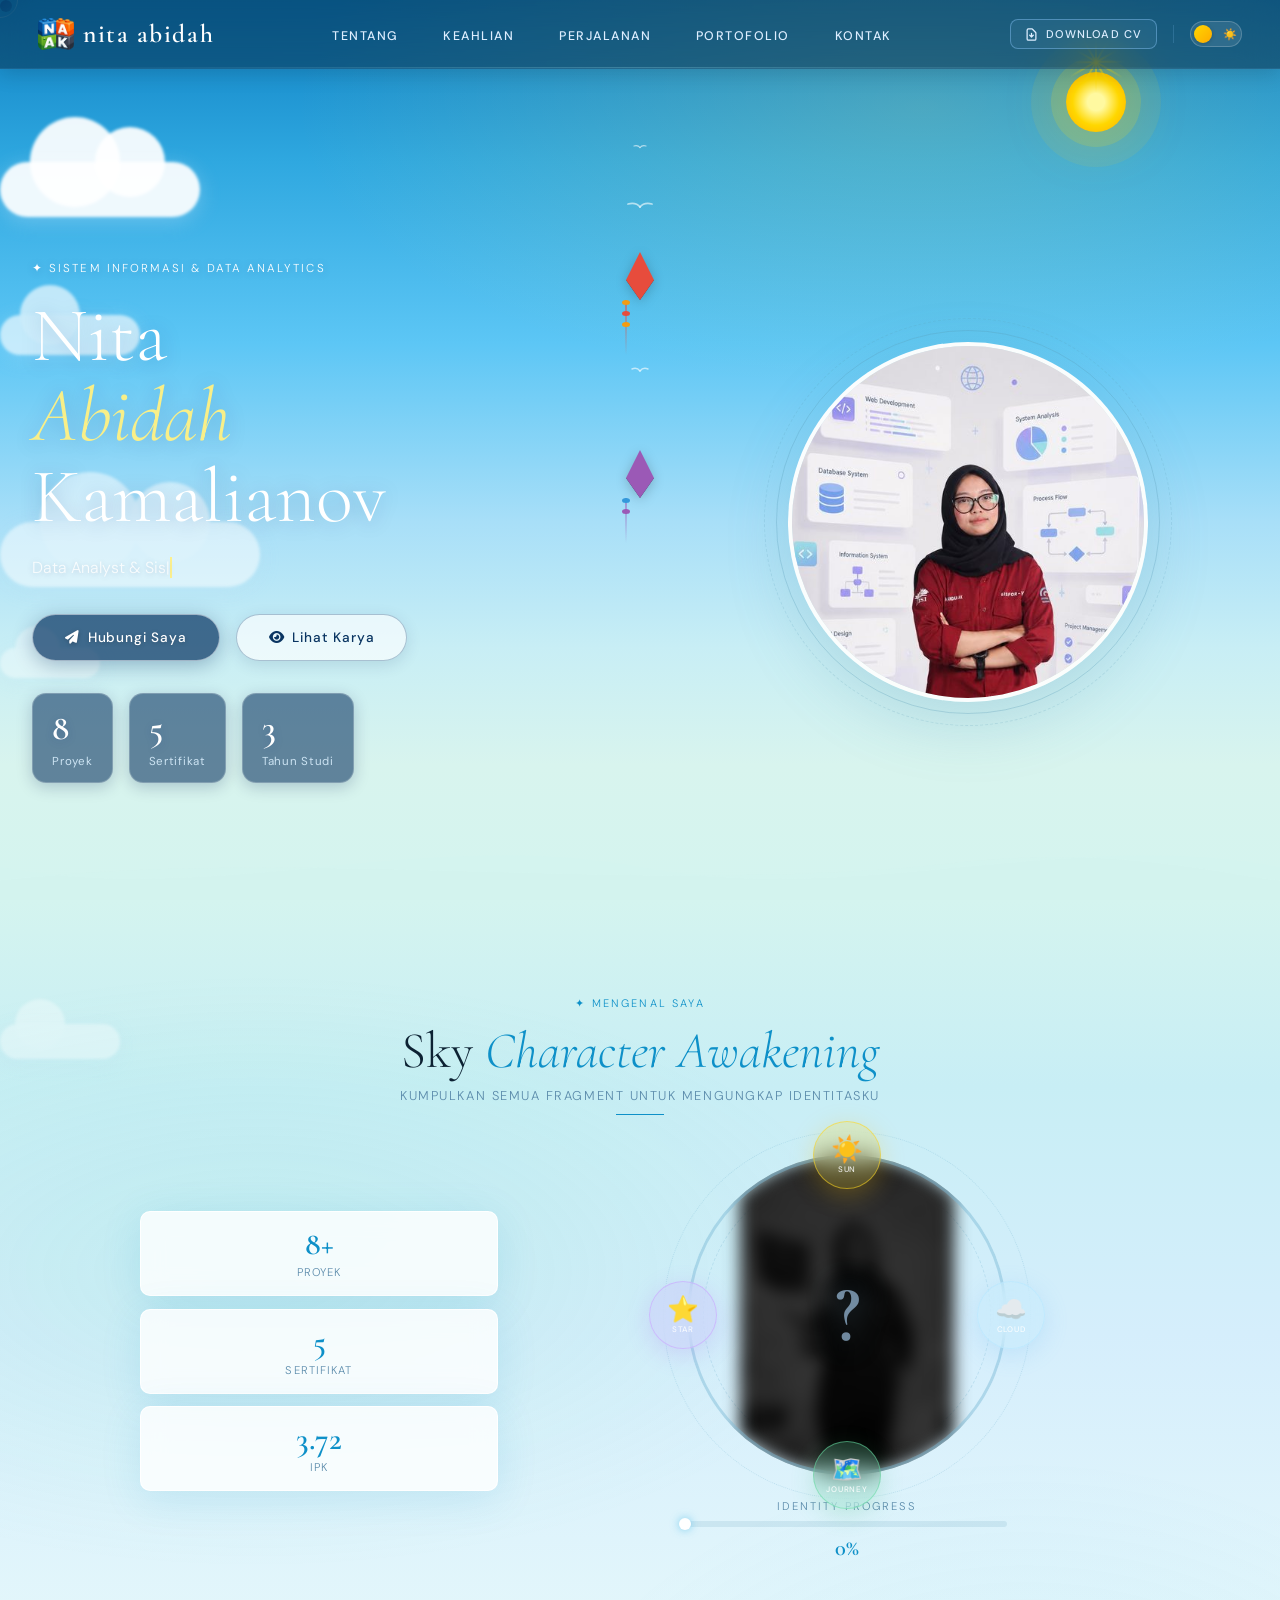
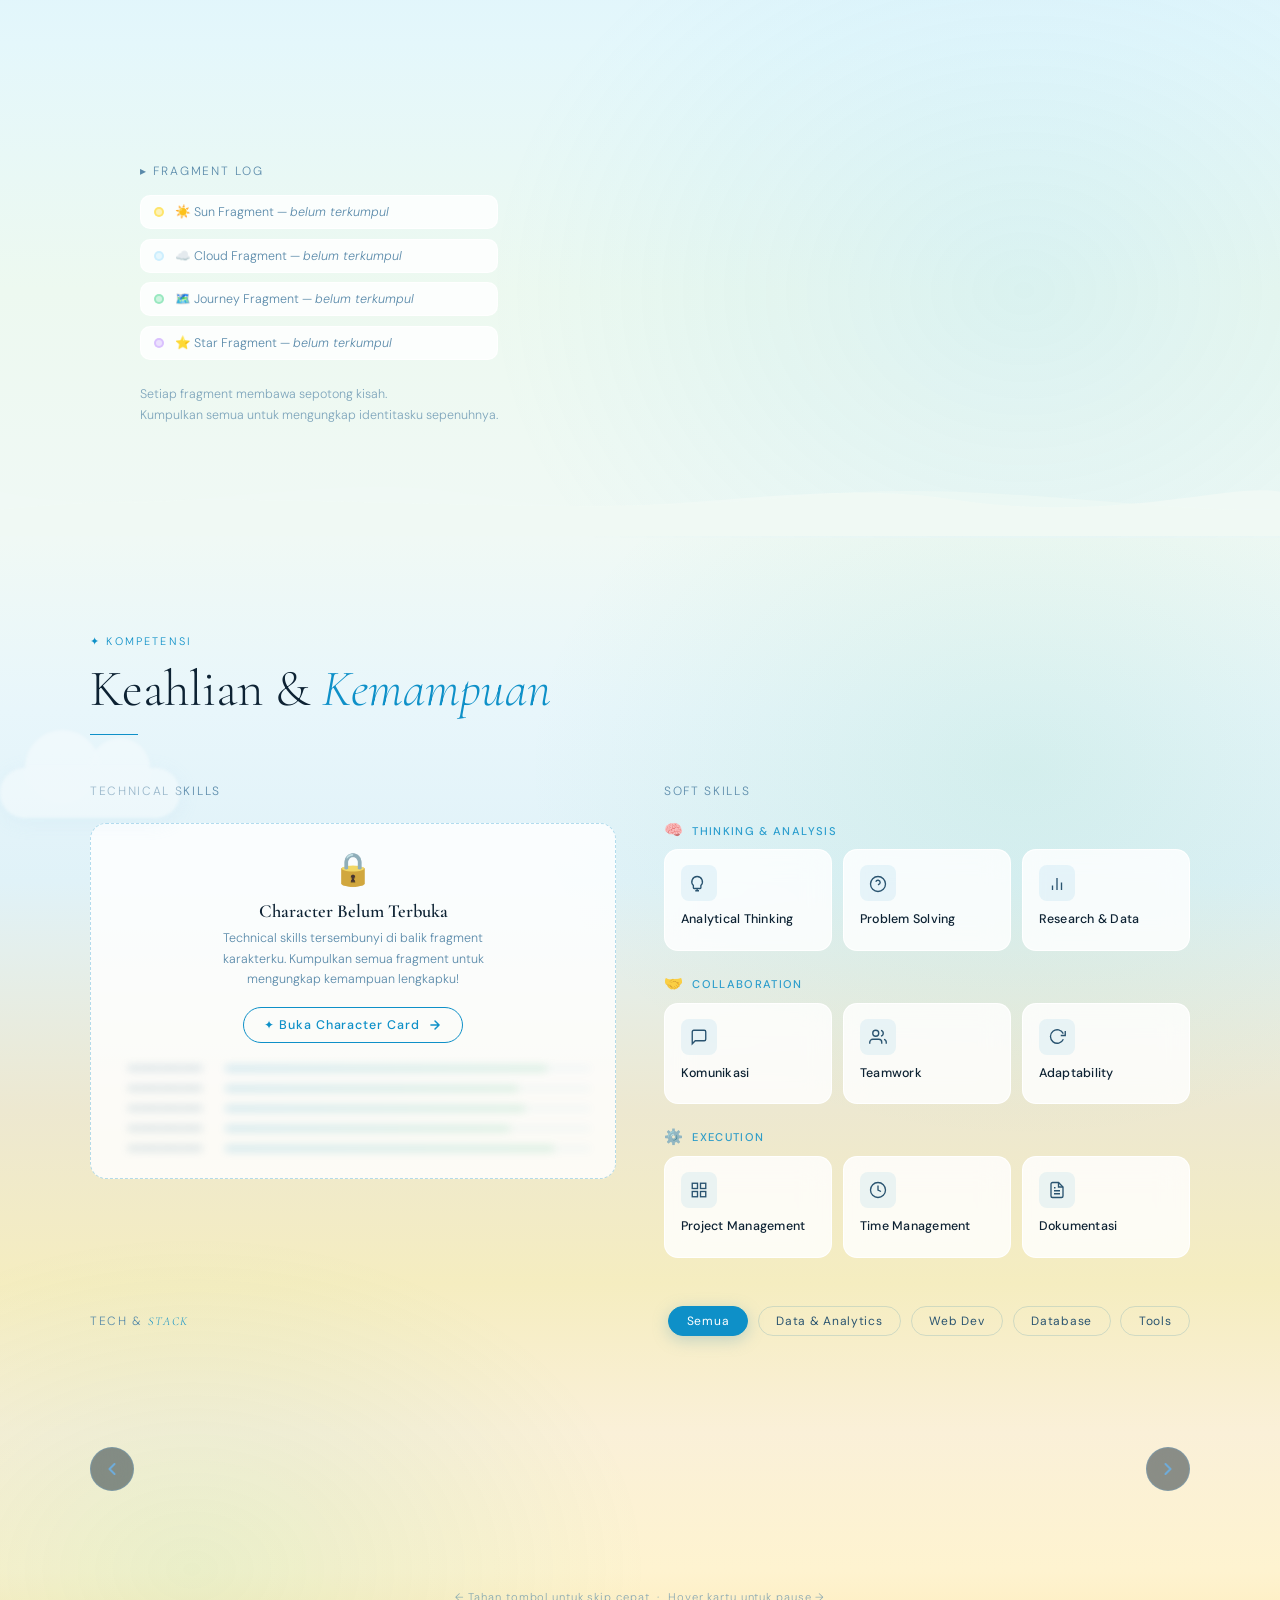
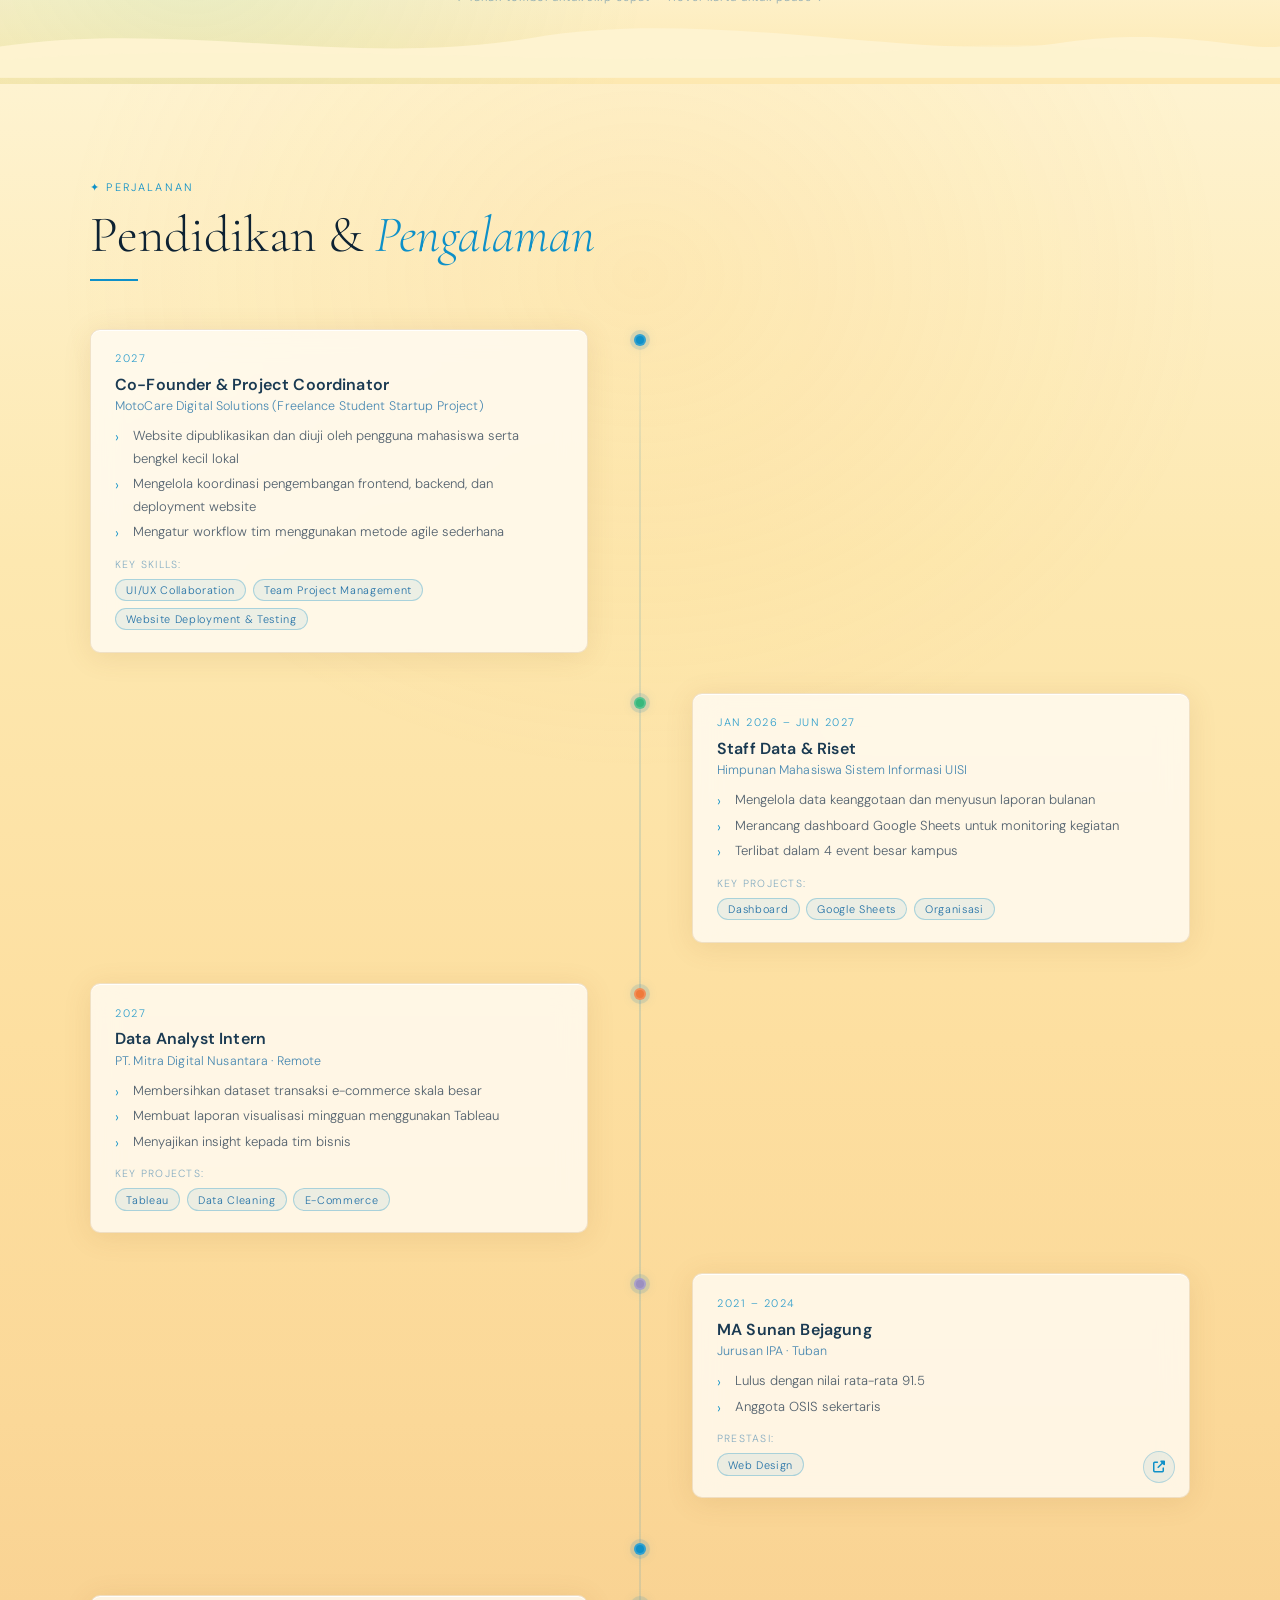
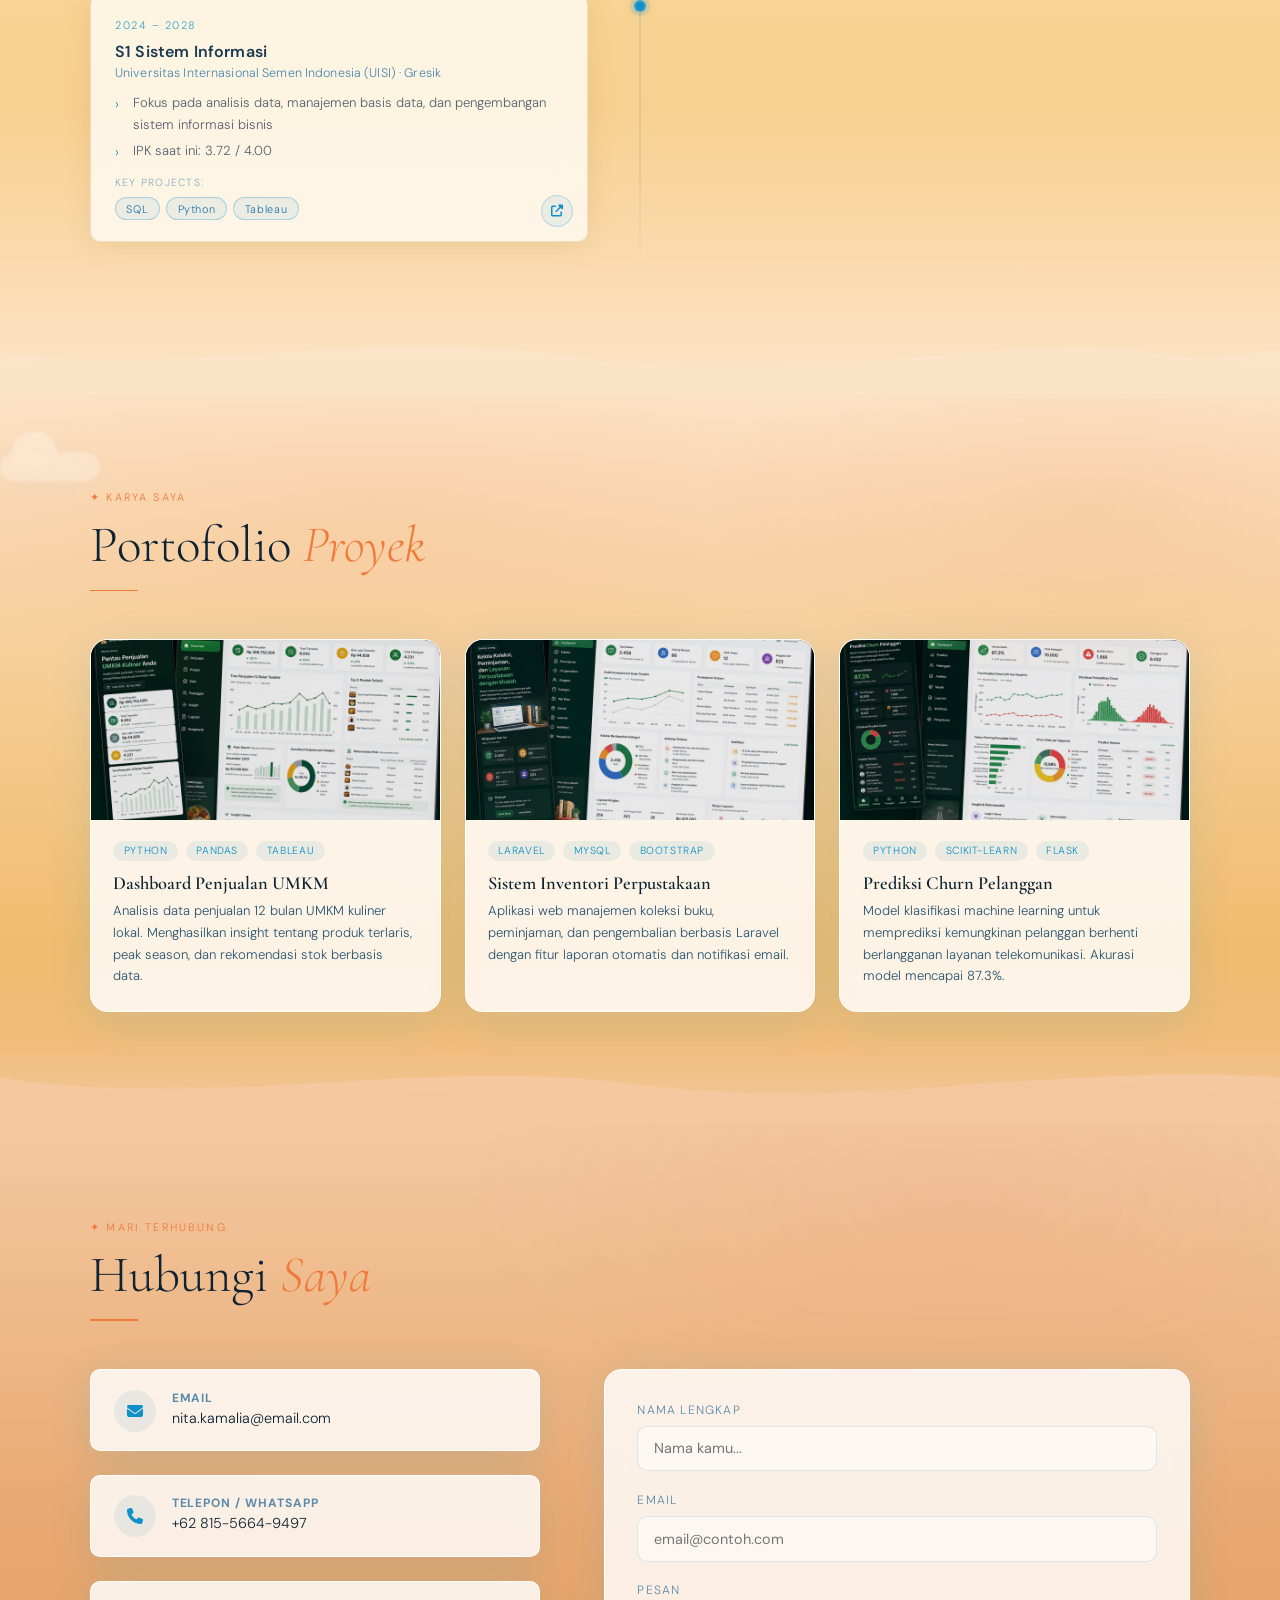
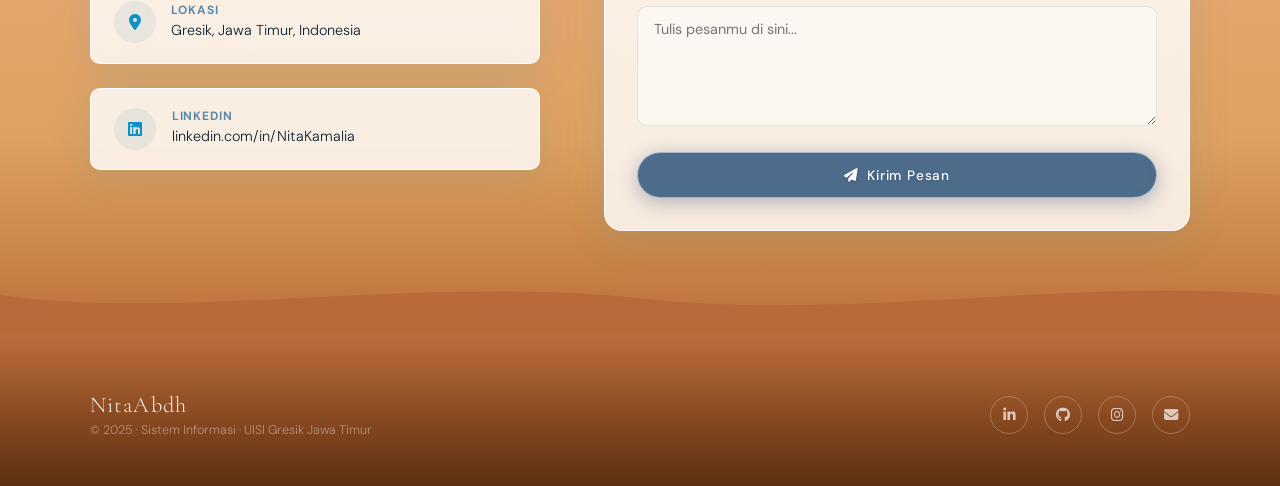
==== index.html @ 4ad32086 "index.html" ====
<!DOCTYPE html>
<html lang="id" data-theme="light">
<head>
<meta charset="UTF-8">
<meta name="viewport" content="width=device-width, initial-scale=1.0">
<title>CV – Nita Abidah A.K</title>
<link rel="preconnect" href="https://fonts.googleapis.com">
<link href="https://fonts.googleapis.com/css2?family=Cormorant+Garamond:ital,wght@0,300;0,400;0,600;1,300&family=DM+Sans:wght@300;400;500&display=swap" rel="stylesheet">
<link rel="stylesheet" href="https://cdnjs.cloudflare.com/ajax/libs/font-awesome/6.5.0/css/all.min.css">
<style>
*,*::before,*::after{box-sizing:border-box;margin:0;padding:0}
html{scroll-behavior:smooth;font-size:16px}
body{
  font-family:'DM Sans',sans-serif;
  font-weight:300;
  color:var(--text-dark);
  overflow-x:hidden;
    max-width:100vw;
  cursor:none;
  transition:background 0.6s,color 0.5s;
}

/* ===== CUSTOM CURSOR ===== */
.cursor{
  width:12px;height:12px;
  background:#7bb8d4;
  border-radius:50%;
  position:fixed;top:0;left:0;
  pointer-events:none;
  z-index:9999;
  transition:transform 0.15s ease,background 0.3s;
  mix-blend-mode:multiply;
}
.cursor-ring{
  width:36px;height:36px;
  border:1.5px solid #7bb8d4;
  border-radius:50%;
  position:fixed;top:0;left:0;
  pointer-events:none;
  z-index:9998;
  transition:transform 0.35s cubic-bezier(.25,.46,.45,.94),opacity 0.3s;
  opacity:0.5;
}

/* ===== CSS VARIABLES – LIGHT (SIANG CERAH) ===== */
:root{
  /* Sky palette: cerulean → golden hour */
  --sky-top:#1a9fd4;
  --sky-mid:#56c0ea;
  --sky-low:#fbbf45;
  --earth:#d4c5a0;
  --ground:#8b7355;

  /* Accent: vibrant sky blue */
  --accent:#0e90c8;
  --accent2:#38b87c;
  --accent3:#f07a3a;

  /* Text on light bg */
  --text-dark:#0d2233;
  --text-mid:#2a5470;
  --text-light:#5a8aaa;

  --white:#ffffff;

  /* Cards: crisp frosted glass */
  --card-bg:rgba(255,255,255,0.82);
  --card-border:rgba(255,255,255,0.92);
  --shadow:0 8px 40px rgba(14,144,200,0.13);

  --radius:18px;
  --radius-sm:10px;

  /* Decorative */
  --sun-opacity:1;
  --moon-opacity:0;
  --star-opacity:0;
  --cloud-color:rgba(255,255,255,0.92);
  --cloud-shadow:rgba(180,220,245,0.4);
}

/* ===== DARK MODE (MALAM BERBINTANG) ===== */
[data-theme="dark"]{
  /* Deep night sky: indigo → near-black */
  --sky-top:#020510;
  --sky-mid:#060d22;
  --sky-low:#0a1535;

  /* Night accents: cool electric */
  --accent:#38b4e8;
  --accent2:#4ecb8d;
  --accent3:#f5a344;

  /* Text on dark bg */
  --text-dark:#dff0fa;
  --text-mid:#7db8d8;
  --text-light:#3d7a9e;

  --white:#ffffff;

  /* Cards: dark glass with blue tint */
  --card-bg:rgba(6,18,45,0.82);
  --card-border:rgba(56,180,232,0.15);
  --shadow:0 8px 48px rgba(0,0,0,0.55);

  --sun-opacity:0;
  --moon-opacity:1;
  --star-opacity:1;
  --cloud-color:rgba(20,50,100,0.28);
  --cloud-shadow:rgba(0,0,0,0.3);
}

/* ===== BACKGROUNDS — LIGHT: aliran warna mulus siang ke senja ===== */

/* Hero: langit biru cerah → keemasan */
#hero{
  background:
    radial-gradient(ellipse 70% 45% at 72% 12%, rgba(255,230,100,0.18) 0%, transparent 70%),
    linear-gradient(180deg,
      #0d7fc2 0%,
      #2fa8e0 18%,
      #5cc6f5 38%,
      #a8dff8 58%,
      #c8eef5 72%,
      #d8f4ee 85%,
      #d4f4ef 100%);
  min-height:100vh;position:relative;overflow:hidden;
  padding-bottom:7rem;
}
/* About: sambung dari hero #d4f4ef → hijau mint → kuning pucat */
#about{
  background:
    radial-gradient(ellipse 80% 40% at 20% 30%, rgba(100,220,180,0.14) 0%, transparent 60%),
    linear-gradient(180deg,
      #d4f4ef 0%,
      #c8eef5 15%,
      #d5eefc 35%,
      #e4f7fb 60%,
      #edf9f0 80%,
      #f0f9f5 100%);
  position:relative;overflow-x:clip;
}
/* Skills: sambung dari about #f0f9f5 → biru muda hangat → golden */
#skills{
  background:
    radial-gradient(ellipse 60% 50% at 80% 20%, rgba(56,184,124,0.10) 0%, transparent 65%),
    linear-gradient(180deg,
      #f0f9f5 0%,
      #e8f6fb 15%,
      #e0f2f8 30%,
      #ede8d0 50%,
      #f5edc0 65%,
      #faf0d8 78%,
      #fef3d0 90%,
      #fde8b0 100%);
  position:relative;overflow-x:clip;
}
/* Tech-Stack: sambung dari skills #faf0d8 → hangat ke kuning */
#tech-stack{
  background:
    radial-gradient(ellipse 55% 45% at 60% 20%, rgba(255,210,80,0.10) 0%, transparent 65%),
    linear-gradient(180deg,
      #faf0d8 0%,
      #fef3d0 20%,
      #feefc8 50%,
      #fdecc0 80%,
      #fce4c8 100%);
  position:relative;overflow-x:clip;
}
/* Timeline: sambung dari skills #fef3d0 → emas sore */
#timeline{
  background:
    radial-gradient(ellipse 70% 40% at 50% 10%, rgba(255,180,60,0.12) 0%, transparent 65%),
    linear-gradient(180deg,
      #fef3d0 0%,
      #fde8b0 25%,
      #fddfa0 50%,
      #fbd898 70%,
      #f8d090 85%,
      #fce4c8 100%);
  position:relative;overflow-x:clip;
}
/* Portfolio: sambung dari timeline #fce4c8 → peach sunset */
#portfolio{
  background:
    radial-gradient(ellipse 75% 40% at 30% 15%, rgba(240,122,58,0.10) 0%, transparent 60%),
    linear-gradient(180deg,
      #fce4c8 0%,
      #f8d4a8 25%,
      #f5c888 50%,
      #f0bc70 75%,
      #f0bc78 88%,
      #f5c8a0 100%);
  position:relative;overflow-x:clip;
}
/* Contact: sambung dari portfolio #f5c8a0 → dusk amber */
#contact{
  background:
    radial-gradient(ellipse 65% 45% at 75% 10%, rgba(220,100,80,0.08) 0%, transparent 60%),
    linear-gradient(180deg,
      #f5c8a0 0%,
      #edb888 25%,
      #e8a870 50%,
      #dfa060 75%,
      #cc8848 88%,
      #b86a3a 100%);
  position:relative;overflow-x:clip;
}
/* Footer: sambung dari contact #b86a3a → twilight gelap */
footer{
  background:linear-gradient(180deg,
    #b86a3a 0%,
    #8a4a22 50%,
    #5c3010 100%);
}

/* ===== WAVE DIVIDERS — transisi halus antar section ===== */
.wave-divider{
  position:relative;
  z-index:2;
  line-height:0;
  overflow:hidden;
  margin-top:-2px; /* tutup celah */
}
.wave-divider svg{
  display:block;
  width:100%;
}
/* Negative margin agar wave overlap ke section berikut */
section{ position:relative; }
section .wave-bottom{
  position:absolute;
  bottom:-2px;
  left:0;
  width:100%;
  overflow:hidden;
  line-height:0;
  z-index:5;
}
section .wave-bottom svg{
  display:block;
  width:100%;
  min-width:800px;
}

/* ===== BACKGROUNDS — DARK: malam berbintang mulus ===== */

/* Dark Hero: angkasa dalam → biru midnight */
[data-theme="dark"] #hero{
  background:
    radial-gradient(ellipse 55% 45% at 70% 15%, rgba(56,180,232,0.12) 0%, transparent 65%),
    radial-gradient(ellipse 40% 30% at 15% 80%, rgba(78,203,141,0.07) 0%, transparent 60%),
    linear-gradient(180deg,
      #010308 0%,
      #020714 20%,
      #050e28 45%,
      #071535 65%,
      #0a1a42 85%,
      #0a1a42 100%);
}
/* Dark About: sambung dari hero #0a1a42 */
[data-theme="dark"] #about{
  background:
    radial-gradient(ellipse 60% 40% at 80% 20%, rgba(56,180,232,0.08) 0%, transparent 60%),
    linear-gradient(180deg, #0a1a42 0%, #0b1e38 40%, #0c2030 70%, #0c2030 100%);
  overflow-x:clip;
}
/* Dark Skills: sambung dari about #0c2030 */
[data-theme="dark"] #skills{
  background:
    radial-gradient(ellipse 50% 40% at 20% 50%, rgba(78,203,141,0.07) 0%, transparent 60%),
    linear-gradient(180deg, #0c2030 0%, #0e1f2e 40%, #101c28 70%, #101c28 100%);
  overflow-x:clip;
}
/* Dark Tech-Stack: sambung dari skills #101c28 */
[data-theme="dark"] #tech-stack{
  background:
    radial-gradient(ellipse 55% 35% at 40% 30%, rgba(56,180,232,0.06) 0%, transparent 60%),
    linear-gradient(180deg, #101c28 0%, #111820 50%, #121520 100%);
  overflow-x:clip;
}
/* Dark Timeline: sambung dari skills #101c28 */
[data-theme="dark"] #timeline{
  background:
    radial-gradient(ellipse 55% 35% at 60% 30%, rgba(56,180,232,0.06) 0%, transparent 60%),
    linear-gradient(180deg, #101c28 0%, #111820 40%, #121520 70%, #121520 100%);
  overflow-x:clip;
}
/* Dark Portfolio: sambung dari timeline #121520 */
[data-theme="dark"] #portfolio{
  background:
    radial-gradient(ellipse 60% 40% at 30% 10%, rgba(245,163,68,0.06) 0%, transparent 55%),
    linear-gradient(180deg, #121520 0%, #131318 40%, #141215 70%, #141215 100%);
  overflow-x:clip;
}
/* Dark Contact: sambung dari portfolio #141215 */
[data-theme="dark"] #contact{
  background:
    radial-gradient(ellipse 50% 35% at 70% 50%, rgba(56,180,232,0.05) 0%, transparent 60%),
    linear-gradient(180deg, #141215 0%, #121010 40%, #100e0c 75%, #0a0808 100%);
  overflow-x:clip;
}
/* Dark Footer: sambung dari contact #0a0808 */
[data-theme="dark"] footer{
  background:linear-gradient(180deg, #0a0808 0%, #060504 100%);
}

/* ===== SUN (LIGHT MODE) ===== */
.sun{
  position:absolute;
  top:8%;right:12%;
  width:60px;height:60px;
  border-radius:50%;
  background:radial-gradient(circle,#fff9a0 20%,#ffd700 55%,#ffaa00 100%);
  box-shadow:0 0 0 15px rgba(255,220,0,0.15),0 0 0 35px rgba(255,200,0,0.08),0 0 60px rgba(255,180,0,0.35);
  opacity:var(--sun-opacity);
  transition:opacity 0.8s ease;
  pointer-events:none;
  animation:sunPulse 4s ease-in-out infinite;
  z-index:1;
}
.sun-ray{
  position:absolute;
  top:50%;left:50%;
  width:2px;
  background:linear-gradient(to top,rgba(255,220,0,0.7),transparent);
  transform-origin:50% 100%;
  border-radius:2px;
  opacity:var(--sun-opacity);
  transition:opacity 0.8s ease;
  pointer-events:none;
  z-index:1;
  animation:rayPulse 4s ease-in-out infinite;
}
@keyframes sunPulse{
  0%,100%{box-shadow:0 0 0 15px rgba(255,220,0,0.15),0 0 0 35px rgba(255,200,0,0.08),0 0 60px rgba(255,180,0,0.35)}
  50%{box-shadow:0 0 0 20px rgba(255,220,0,0.2),0 0 0 45px rgba(255,200,0,0.1),0 0 80px rgba(255,180,0,0.45)}
}
@keyframes rayPulse{0%,100%{opacity:0.7}50%{opacity:1}}

/* ===== MOON (DARK MODE) ===== */
.moon{
  position:absolute;
  top:8%;right:12%;
  width:65px;height:65px;
  border-radius:50%;
  background:radial-gradient(circle at 35% 35%,#f5f0e0,#d8d0b8);
  box-shadow:0 0 0 2px rgba(230,220,190,0.4),0 0 30px rgba(200,190,140,0.3),inset -8px -5px 0 rgba(180,170,130,0.3);
  opacity:var(--moon-opacity);
  transition:opacity 0.8s ease;
  pointer-events:none;
  z-index:1;
  animation:moonGlow 5s ease-in-out infinite;
}
@keyframes moonGlow{
  0%,100%{box-shadow:0 0 0 2px rgba(230,220,190,0.4),0 0 30px rgba(200,190,140,0.3),inset -8px -5px 0 rgba(180,170,130,0.3)}
  50%{box-shadow:0 0 0 4px rgba(230,220,190,0.5),0 0 50px rgba(200,190,140,0.45),inset -8px -5px 0 rgba(180,170,130,0.3)}
}

/* ===== STARS (DARK MODE) ===== */
.star{
  position:absolute;
  border-radius:50%;
  background:#fff;
  opacity:0;
  transition:opacity 0.8s ease;
  pointer-events:none;
  animation:starTwinkle ease-in-out infinite;
}
[data-theme="dark"] .star{opacity:var(--star-opacity)}
@keyframes starTwinkle{
  0%,100%{transform:scale(1);opacity:0.6}
  50%{transform:scale(1.5);opacity:1}
}

/* ===== CLOUDS ===== */
.cloud{
  position:absolute;
  background:var(--cloud-color);
  border-radius:50px;
  filter:blur(1.5px);
  animation:driftCloud linear infinite;
  pointer-events:none;
  transition:background 0.8s ease;
  box-shadow:0 4px 20px var(--cloud-shadow);
}
.cloud::before,.cloud::after{
  content:'';
  position:absolute;
  background:inherit;
  border-radius:50%;
}
@keyframes driftCloud{
  0%{transform:translateX(-200px)}
  100%{transform:translateX(100vw)}
}

/* ===== KITE (LAYANG-LAYANG) ===== */
.kite-wrap{
  position:absolute;
  pointer-events:none;
  animation:kiteFly ease-in-out infinite;
  z-index:2;
}
.kite{
  width:0;height:0;
  border-left:14px solid transparent;
  border-right:14px solid transparent;
  border-bottom:28px solid;
  position:relative;
  filter:drop-shadow(0 2px 6px rgba(0,0,0,0.2));
  animation:kiteWiggle 3s ease-in-out infinite;
}
.kite::before{
  content:'';
  position:absolute;
  width:0;height:0;
  border-left:14px solid transparent;
  border-right:14px solid transparent;
  border-top:20px solid;
  top:28px;left:-14px;
}
.kite-tail{
  position:absolute;
  top:48px;left:-1px;
  width:2px;
  animation:kiteTailWave 1.5s ease-in-out infinite;
  transform-origin:top center;
}
.kite-tail-bow{
  display:block;
  width:8px;height:5px;
  border-radius:50%;
  margin-left:-3px;
  margin-bottom:6px;
}
@keyframes kiteFly{
  0%{transform:translate(-130px,0) rotate(-3deg)}
  25%{transform:translate(30vw,-40px) rotate(5deg)}
  50%{transform:translate(60vw,20px) rotate(-2deg)}
  75%{transform:translate(85vw,-30px) rotate(4deg)}
  100%{transform:translate(100vw,0) rotate(-3deg)}
}
@keyframes kiteWiggle{
  0%,100%{transform:rotate(-8deg)}
  50%{transform:rotate(8deg)}
}
@keyframes kiteTailWave{
  0%,100%{transform:rotate(-15deg)}
  50%{transform:rotate(15deg)}
}

/* ===== BIRDS ===== */
.bird-svg{
  position:absolute;
  pointer-events:none;
  animation:birdPath linear infinite;
  z-index:2;
}
.bird-svg svg{animation:birdFlap 0.45s ease-in-out infinite alternate}
@keyframes birdPath{
  0%{transform:translateX(-80px) translateY(0)}
  20%{transform:translateX(20vw) translateY(-25px)}
  50%{transform:translateX(55vw) translateY(15px)}
  80%{transform:translateX(85vw) translateY(-20px)}
  100%{transform:translateX(100vw ) translateY(0)}
}
@keyframes birdFlap{
  0%{transform:scaleY(1)}
  100%{transform:scaleY(-0.5)}
}

/* ===== NAVBAR — Firman-inspired: flat full-width dark bar ===== */
nav{
  position:fixed;top:0;left:0;right:0;
  z-index:99999;
  isolation:isolate;
  display:block;
  padding:0;
  overflow-x:clip;
  background:transparent;
  transition:background .45s cubic-bezier(.4,0,.2,1),
             box-shadow .45s cubic-bezier(.4,0,.2,1),
             opacity .5s ease, transform .5s ease;
}
/* Hide navbar during intro animation */
nav.nav-hidden{
  opacity:0;
  transform:translateY(-100%);
  pointer-events:none;
}

/* ── inner bar wrapper ── */
.nav-inner{
  display:flex;align-items:center;justify-content:space-between;
  width:100%;
  padding:1rem 2.4rem;
  position:relative;
  background:rgba(2,21,38,0.42);
  backdrop-filter:blur(18px);
  -webkit-backdrop-filter:blur(18px);
  border-bottom:1px solid rgba(110,172,218,.12);
  box-shadow:0 4px 20px rgba(0,0,0,.15);
  transition:background .5s, padding .5s, border-radius .5s, margin .5s, box-shadow .5s, width .5s, max-width .5s;
  border-radius:0;
  margin:0;
}
/* bottom gradient border line — Firman signature */
.nav-inner::after{
  content:'';
  position:absolute;bottom:0;left:2rem;right:2rem;
  height:1px;
  background:linear-gradient(to right,transparent,rgba(91,157,181,.55),transparent);
  pointer-events:none;
  transition:opacity .5s;
}

/* ── SCROLLED: Firman-style floating pill ── */
nav.scrolled{
  padding:0;
}
nav.scrolled .nav-inner{
  max-width:960px;
  width:calc(100% - 3rem);
  margin:0.75rem auto;
  padding:.65rem 2rem;
  border-radius:9999px;
  background:rgba(2,21,38,0.48);
  backdrop-filter:blur(24px);
  -webkit-backdrop-filter:blur(24px);
  border:1px solid rgba(110,172,218,.2);
  border-bottom:1px solid rgba(110,172,218,.2);
  box-shadow:0 6px 32px rgba(0,0,0,.25), 0 0 0 1px rgba(110,172,218,.06), inset 0 1px 0 rgba(255,255,255,.05);
}
nav.scrolled .nav-inner::after{
  opacity:0;
}

/* hover glow on navbar itself when scrolled */
nav.scrolled .nav-inner:hover{
  border-color:rgba(110,172,218,.45);
  box-shadow:0 6px 32px rgba(0,0,0,.28), 0 0 20px rgba(110,172,218,.1), inset 0 1px 0 rgba(255,255,255,.07);
}

[data-theme="light"] nav.scrolled .nav-inner{
  background:rgba(2,21,38,0.48);
}

/* ── logo ── */
.nav-logo{
  font-family:'Cormorant Garamond',serif;
  font-size:1.6rem;line-height:1;font-weight:600;letter-spacing:.06em;
  color:white;text-decoration:none;
  display:flex;align-items:center;gap:.55rem;
  position:relative;z-index:999999;
  pointer-events:auto;
  transition:opacity .3s;
}
.nav-logo-badge{
  width:32px;height:32px;border-radius:8px;
  background:linear-gradient(135deg,#6EACDA,#03346E);
  display:flex;align-items:center;justify-content:center;
  font-size:.75rem;font-weight:700;color:#fff;
  font-family:'DM Sans',sans-serif;letter-spacing:.02em;
  flex-shrink:0;
}
.nav-logo:hover{ opacity:.8 }

/* ── link list — flat, Firman-style, wide spaced ── */
.nav-links{
  display:flex;
  align-items:center;
  gap:2.8rem;
  list-style:none;
  padding:0;
  background:transparent;
  border:none;
  z-index:999999;
  pointer-events:auto;
}

/* li */
.nav-links li{ position:relative }

/* individual link — mono uppercase like Firman */
.nav-links a{
  position:relative;
  color:#DDEEFF;
  text-decoration:none;
  font-family:'DM Sans',sans-serif;
  font-size:.78rem;
  font-weight:500;
  letter-spacing:.12em;
  text-transform:uppercase;
  padding:.25rem 0;
  z-index:999999;
  pointer-events:auto !important;
  white-space:nowrap;
  transition:color .3s ease;
}
.nav-links a:hover{ color:#6EACDA }
.nav-links a.active{ color:#6EACDA }

/* Firman-style: underline grows from left on hover, always-on for active */
.nav-links a::after{
  content:'';
  position:absolute;
  left:0;bottom:-4px;
  width:0;height:1.5px;
  background:#6EACDA;
  border-radius:99px;
  transition:width .22s ease;
  pointer-events:none;
}
.nav-links a.active::after{ width:100% }
.nav-links a:hover::after{ width:100% }

/* accent color underline for active */
.nav-links a.active{
  color:#6EACDA;
}
.nav-links a.active::after{
  background:#6EACDA;
}
.nav-links a:hover::after{
  background:#6EACDA;
}

/* Firman-style cursor glow spotlight on nav bar — done via JS navGlow element */
.nav-glow-spot{
  position:absolute;
  pointer-events:none;
  border-radius:9999px;
  background:radial-gradient(ellipse 60px 30px at center, rgba(110,172,218,0.18) 0%, transparent 80%);
  width:120px; height:60px;
  top:50%; left:0;
  transform:translateY(-50%);
  opacity:0;
  transition:opacity .25s ease, left .12s ease;
  z-index:0;
}

/* ── right controls ── */
.nav-right{
  display:flex;align-items:center;gap:1rem;
  position:relative;z-index:999999;
  pointer-events:auto;
}

/* separator between cv btn and theme toggle */
.nav-divider{
  width:1px;height:18px;
  background:rgba(110,172,218,.25);
  flex-shrink:0;
  transition:opacity .3s;
}

/* CV download button */
.nav-cv-btn{
  display:inline-flex;align-items:center;justify-content:center;gap:.4rem;
  padding:.42rem .85rem;
  border:1px solid rgba(110,172,218,.6);
  border-radius:8px;
  color:#DDEEFF;
  background:rgba(110,172,218,.1);
  font-family:'DM Sans',sans-serif;
  font-size:.7rem;font-weight:500;letter-spacing:.1em;text-transform:uppercase;
  text-decoration:none;
  cursor:none;
  white-space:nowrap;
  transition:border-color .3s, color .3s, background .3s,
             padding .35s ease, border-radius .35s ease, gap .35s ease;
  pointer-events:auto !important;
  overflow:hidden;
}
.nav-cv-btn svg{
  flex-shrink:0;
  width:15px;height:15px;
  transition:transform .25s;
}
.nav-cv-btn:hover{
  background:rgba(110,172,218,.25);
  border-color:#6EACDA;
}
.nav-cv-btn:hover svg{ transform:translateY(2px) }

/* CV text label */
.cv-text{
  display:inline-block;
  overflow:hidden;
  max-width:100px;
  opacity:1;
  white-space:nowrap;
  transition:max-width .35s ease, opacity .2s ease;
}

/* Scrolled: icon only — lingkaran rapi */
nav.scrolled .cv-text{
  max-width:0;
  opacity:0;
}
nav.scrolled .nav-cv-btn{
  padding:.42rem .42rem;
  border-radius:50%;
  gap:0;
  width:32px;height:32px;
}

/* theme toggle */
.theme-btn{
  width:52px;height:26px;border-radius:13px;
  background:rgba(255,255,255,.1);
  border:1px solid rgba(255,255,255,.2);
  cursor:none;position:relative;
  z-index:999999;pointer-events:auto !important;
  transition:background .5s,border-color .5s;
  flex-shrink:0;
}
.theme-btn::before{
  content:'☀️';
  position:absolute;right:4px;top:50%;transform:translateY(-50%);
  font-size:11px;line-height:1;transition:opacity .35s;
}
.theme-btn::after{
  content:'';position:absolute;top:3px;left:3px;
  width:18px;height:18px;border-radius:50%;
  background:linear-gradient(135deg,#ffd700,#ffaa00);
  transition:transform .45s cubic-bezier(.68,-.55,.27,1.55),background .45s;
  box-shadow:0 1px 4px rgba(0,0,0,.2);
}
[data-theme="dark"] .theme-btn::before{ content:'🌙';right:auto;left:4px }
[data-theme="dark"] .theme-btn::after{
  transform:translateX(26px);
  background:linear-gradient(135deg,#c8d8e8,#a0b8cc);
}
[data-theme="dark"] .theme-btn{
  background:rgba(20,40,70,.4);
  border-color:rgba(123,184,212,.3);
}

/* ── hamburger – hidden on desktop, shown on tablet/mobile ── */
.hamburger{
  display:none;flex-direction:column;justify-content:center;gap:5px;
  cursor:none;background:none;border:none;padding:6px;
  z-index:999999;position:relative;pointer-events:auto !important;
}
.hamburger span{
  width:24px;height:1.5px;
  background:rgba(255,255,255,.9);
  display:block;border-radius:2px;
  transition:transform .32s cubic-bezier(.4,0,.2,1),opacity .25s,width .3s;
  transform-origin:center;
}
.hamburger.open span:nth-child(1){ transform:translateY(6.5px) rotate(45deg) }
.hamburger.open span:nth-child(2){ opacity:0;width:0 }
.hamburger.open span:nth-child(3){ transform:translateY(-6.5px) rotate(-45deg) }

/* ── fullscreen mobile menu — Firman-style dark overlay ── */
.mobile-menu{
  display:none;visibility:hidden;
  position:fixed;inset:0;z-index:99998;
  flex-direction:column;align-items:center;justify-content:center;
  gap:0;overflow:hidden;opacity:0;
  padding-top:5rem;
  transition:opacity .35s cubic-bezier(.4,0,.2,1);
  background:linear-gradient(to right,rgba(3,8,18,.55) 0%,rgba(10,40,60,.58) 50%,rgba(3,8,18,.55) 100%);
  backdrop-filter:blur(28px);
  -webkit-backdrop-filter:blur(28px);
}
/* decorative vertical lines like Firman */
.mobile-menu::before,.mobile-menu::after{
  content:'';position:absolute;top:0;bottom:0;width:1px;
  background:linear-gradient(to bottom,rgba(91,157,181,.3),transparent);
  pointer-events:none;
}
.mobile-menu::before{ left:1.5rem }
.mobile-menu::after{ right:1.5rem }
.mobile-menu.open{ display:flex;visibility:visible;opacity:1 }

.mobile-menu a{
  font-family:'DM Sans',sans-serif;
  font-size:1.5rem;font-weight:500;
  letter-spacing:.15em;text-transform:uppercase;
  color:rgba(255,255,255,.75);text-decoration:none;
  margin:.8rem 0;padding:.4rem 1.5rem;
  opacity:0;transform:translateY(18px);
  transition:color .28s,transform .28s;
  position:relative;
}
.mobile-menu.open a.mob-in{ opacity:1;transform:translateY(0) }
.mobile-menu a:hover{ color:var(--accent) }
.mobile-menu a.mob-active{ color:var(--accent) }
.mobile-menu a + a::before{
  content:'';
  position:absolute;top:-0.8rem;left:1.5rem;right:1.5rem;
  height:1px;background:rgba(91,157,181,.12);
}
/* mobile CV link */
.mob-cv-link{
  margin-top:1.5rem !important;
  border:1px solid rgba(91,157,181,.4);
  border-radius:6px;
  color:rgba(255,255,255,.8) !important;
}
.mob-cv-link:hover{ border-color:var(--accent);background:rgba(91,157,181,.1) }

/* ── RESPONSIVE ── */
@media(max-width:1024px){
  .nav-inner{ padding:.9rem 1.8rem }
  nav.scrolled .nav-inner{ padding:.65rem 1.4rem; width:calc(100% - 2rem); }
  .nav-links{ display:none !important }
  .nav-cv-btn{ display:none }
  .hamburger{ display:flex }
}
@media(max-width:480px){
  .nav-inner{ padding:.8rem 1.2rem }
  nav.scrolled .nav-inner{ width:calc(100% - 1rem); margin:.5rem auto; }
  .nav-logo{ font-size:1.35rem }
  .mobile-menu a{ font-size:1.25rem;margin:.6rem 0 }
}

/* scroll offset so fixed navbar doesn't cover section headings */
section{
  scroll-margin-top:110px;
}

/* ===== WAVE DIVIDER SPACING ===== */
/* Semua section kecuali hero dapat padding bottom extra untuk wave */
#about, #skills, #timeline, #tech-stack, #portfolio, #contact {
  padding-bottom: 7rem; /* ruang untuk wave */
}
section .wave-bottom {
  height: 75px; /* sesuai viewBox SVG */
}
/* Override overflow section agar wave visible */
#about, #skills, #tech-stack, #timeline, #portfolio, #contact {
  overflow-x: clip !important;
  overflow-y: visible !important;
}


/* ===== HERO ===== */

#hero{
  display:flex;align-items:center;justify-content:center;
  padding:7rem 2rem 4rem;
}
.hero-inner{
  display:grid;grid-template-columns:1fr 1fr;gap:4rem;align-items:center;
  max-width:1100px;width:100%;
  padding-top:6rem;
  position:relative;z-index:3;
}
.hero-label{
  font-size:0.72rem;letter-spacing:0.18em;text-transform:uppercase;
  color:#fff;margin-bottom:1.2rem;
  opacity:0;animation:fadeUp 0.8s 0.3s forwards;
  text-shadow:0 1px 8px rgba(0,60,120,0.25);
}
[data-theme="dark"] .hero-label{ color:var(--accent) }
.hero-name{
  font-family:'Cormorant Garamond',serif;
  font-size:clamp(3rem,6vw,5.5rem);font-weight:300;line-height:1.05;
  color:#fff;margin-bottom:1.2rem;
  text-shadow:0 2px 20px rgba(0,40,100,0.25);
  opacity:0;animation:fadeUp 0.8s 0.5s forwards;
}
.hero-name em{font-style:italic;color:rgba(255,240,130,0.95)}
[data-theme="dark"] .hero-name em{color:var(--accent)}
.hero-tagline{
  font-size:1rem;color:rgba(255,255,255,0.82);min-height:1.6em;margin-bottom:2rem;
  opacity:0;animation:fadeUp 0.8s 0.7s forwards;
  text-shadow:0 1px 6px rgba(0,40,100,0.2);
}
[data-theme="dark"] .hero-tagline{color:var(--text-mid)}
.hero-tagline .typed-cursor{display:inline-block;border-right:2px solid rgba(255,240,130,0.9);animation:blink 0.9s infinite}
[data-theme="dark"] .hero-tagline .typed-cursor{border-right-color:var(--accent)}
@keyframes blink{0%,100%{opacity:1}50%{opacity:0}}
.hero-ctas{
  display:flex;gap:1rem;flex-wrap:wrap;
  opacity:0;animation:fadeUp 0.8s 0.9s forwards;
}
.btn-primary{
  padding:0.85rem 2rem;
  background:rgba(10,55,100,0.72);
  color:#fff;
  border:1.5px solid rgba(255,255,255,0.5);
  border-radius:50px;
  font-family:'DM Sans',sans-serif;font-size:0.85rem;font-weight:500;letter-spacing:0.06em;
  cursor:none;text-decoration:none;display:inline-flex;align-items:center;gap:0.5rem;
  position:relative;overflow:hidden;
  backdrop-filter:blur(14px);-webkit-backdrop-filter:blur(14px);
  box-shadow:0 4px 20px rgba(0,40,90,0.3);
  text-shadow:0 1px 4px rgba(0,0,0,0.25);
  transition:transform 0.25s,box-shadow 0.25s,background 0.25s;
}
[data-theme="dark"] .btn-primary{background:var(--accent);border-color:var(--accent)}
.btn-primary:hover{transform:translateY(-2px);background:rgba(10,55,100,0.88);box-shadow:0 8px 28px rgba(0,40,100,0.45)}
[data-theme="dark"] .btn-primary:hover{box-shadow:0 8px 28px rgba(56,180,232,0.35)}
.btn-secondary{
  padding:0.85rem 2rem;
  background:rgba(255,255,255,0.65);
  color:#0a3562;
  border:1.5px solid rgba(10,60,110,0.3);
  border-radius:50px;
  font-family:'DM Sans',sans-serif;font-size:0.85rem;font-weight:500;letter-spacing:0.06em;
  cursor:none;text-decoration:none;display:inline-flex;align-items:center;gap:0.5rem;
  backdrop-filter:blur(14px);-webkit-backdrop-filter:blur(14px);
  box-shadow:0 4px 16px rgba(0,40,90,0.12);
  transition:border-color 0.25s,background 0.25s,transform 0.25s,box-shadow 0.25s;
}
[data-theme="dark"] .btn-secondary{color:var(--text-dark);border-color:rgba(56,180,232,0.35);background:rgba(6,18,45,0.5)}
.btn-secondary:hover{background:rgba(255,255,255,0.85);border-color:rgba(10,60,110,0.5);transform:translateY(-2px);box-shadow:0 8px 24px rgba(0,40,90,0.2)}
[data-theme="dark"] .btn-secondary:hover{background:rgba(56,180,232,0.1);border-color:var(--accent)}
.ripple{
  position:absolute;border-radius:50%;background:rgba(255,255,255,0.4);
  transform:scale(0);animation:rippleOut 0.6s linear forwards;pointer-events:none;
}
@keyframes rippleOut{to{transform:scale(4);opacity:0}}
.hero-visual{
  display:flex;align-items:center;justify-content:center;
  opacity:0;animation:fadeIn 1.2s 0.8s forwards;
}
.hero-photo-wrap{width:320px;height:320px;position:relative;}
.hero-photo-wrap::before{
  content:'';position:absolute;inset:-12px;border-radius:50%;
  border:1.5px solid rgba(91,157,181,0.3);animation:rotateRing 12s linear infinite;
}
.hero-photo-wrap::after{
  content:'';position:absolute;inset:-24px;border-radius:50%;
  border:1px dashed rgba(91,157,181,0.2);animation:rotateRing 20s linear infinite reverse;
}
@keyframes rotateRing{to{transform:rotate(360deg)}}
.hero-photo{
  width:100%;height:100%;border-radius:50%;object-fit:cover;
  border:4px solid rgba(255,255,255,0.9);
  box-shadow:0 20px 60px rgba(91,157,181,0.25);
  background:linear-gradient(135deg,#c8e8f5,#d9eedc);
  display:flex;align-items:center;justify-content:center;
  font-family:'Cormorant Garamond',serif;font-size:5rem;font-weight:300;color:var(--accent);
  overflow:hidden;
}
.hero-stats{display:flex;gap:1rem;margin-top:2rem;opacity:0;animation:fadeUp 0.8s 1.1s forwards;}
.hero-stat{
  background:rgba(10,50,95,0.58);
  backdrop-filter:blur(12px);-webkit-backdrop-filter:blur(12px);
  border:1px solid rgba(255,255,255,0.22);
  border-radius:14px;
  padding:0.75rem 1.2rem;
  box-shadow:0 4px 16px rgba(0,30,80,0.22);
}
.hero-stat .num{font-family:'Cormorant Garamond',serif;font-size:2rem;font-weight:600;color:#fff;display:block;text-shadow:0 2px 8px rgba(0,0,0,0.25);line-height:1.1}
[data-theme="dark"] .hero-stat .num{color:var(--text-dark)}
.hero-stat .lbl{font-size:0.72rem;color:rgba(220,240,255,0.88);letter-spacing:0.06em;font-weight:400}
[data-theme="dark"] .hero-stat .lbl{color:var(--text-light)}

/* ===== SECTION BASE ===== */
section{padding:6rem 2rem}
.section-inner{max-width:1100px;margin:0 auto}
.section-tag{font-size:0.68rem;letter-spacing:0.2em;text-transform:uppercase;color:var(--accent);margin-bottom:0.8rem}
.section-title{
  font-family:'Cormorant Garamond',serif;font-size:clamp(2.2rem,4vw,3.2rem);font-weight:300;line-height:1.1;
  color:var(--text-dark);margin-bottom:1rem;
}
.section-title em{font-style:italic;color:var(--accent)}
.section-line{width:48px;height:1.5px;background:var(--accent);margin-bottom:3rem;transition:width 0.6s ease}

/* Portfolio/contact sections: lighter text in light mode warm bg */
#portfolio .section-tag,#contact .section-tag{ color:var(--accent3) }
#portfolio .section-title em,#contact .section-title em{ color:var(--accent3) }
#portfolio .section-line,#contact .section-line{ background:var(--accent3) }
[data-theme="dark"] #portfolio .section-tag,
[data-theme="dark"] #contact .section-tag{ color:var(--accent) }
[data-theme="dark"] #portfolio .section-title em,
[data-theme="dark"] #contact .section-title em{ color:var(--accent) }
[data-theme="dark"] #portfolio .section-line,
[data-theme="dark"] #contact .section-line{ background:var(--accent) }

/* ===== ABOUT ===== */
.about-grid{display:grid;grid-template-columns:1fr 1.5fr;gap:4rem;align-items:start}
.about-image-col{position:relative}
.about-img-box{
  aspect-ratio:3/4;border-radius:var(--radius);
  background:linear-gradient(135deg,rgba(91,157,181,0.2),rgba(140,184,122,0.2));
  overflow:hidden;display:flex;align-items:flex-end;box-shadow:var(--shadow);
}
.about-img-label{
  padding:1.2rem 1.5rem;width:100%;background:var(--card-bg);
  backdrop-filter:blur(12px);font-size:0.8rem;color:var(--text-mid);letter-spacing:0.06em;
}
.about-badge{
  position:absolute;bottom:-1.5rem;right:-1.5rem;
  width:100px;height:100px;border-radius:50%;
  background:var(--card-bg);border:2px solid var(--card-border);
  backdrop-filter:blur(12px);display:flex;flex-direction:column;align-items:center;justify-content:center;
  box-shadow:var(--shadow);font-family:'Cormorant Garamond',serif;
}
.about-badge .n{font-size:1.8rem;font-weight:600;color:var(--accent);line-height:1}
.about-badge .t{font-size:0.65rem;color:var(--text-light);text-align:center;line-height:1.3}
.about-text p{font-size:1rem;color:var(--text-mid);line-height:1.85;margin-bottom:1.2rem}
.about-tags{display:flex;flex-wrap:wrap;gap:0.6rem;margin-top:1.5rem}
.tag{
  padding:0.35rem 1rem;border-radius:20px;font-size:0.75rem;letter-spacing:0.05em;
  background:rgba(91,157,181,0.12);color:var(--accent);border:1px solid rgba(91,157,181,0.2);
  transition:background 0.2s,transform 0.2s;
}
.tag:hover{background:rgba(91,157,181,0.22);transform:translateY(-2px)}

/* ===== SKILLS ===== */
.skills-grid{display:grid;grid-template-columns:1fr 1fr;gap:3rem}
.skills-col-title{font-size:0.75rem;letter-spacing:0.14em;text-transform:uppercase;color:var(--text-light);margin-bottom:1.5rem}
.skill-item{margin-bottom:1.4rem}
.skill-header{display:flex;justify-content:space-between;align-items:baseline;margin-bottom:0.5rem}
.skill-name{font-size:0.9rem;color:var(--text-dark);font-weight:400}
.skill-pct{font-size:0.75rem;color:var(--text-light)}
.skill-track{height:5px;border-radius:3px;background:rgba(91,157,181,0.15);overflow:hidden}
.skill-bar{height:100%;border-radius:3px;background:linear-gradient(90deg,var(--accent),var(--accent2));width:0;transition:width 1.2s cubic-bezier(.4,0,.2,1)}
.soft-skills{display:flex;flex-wrap:wrap;gap:0.7rem;margin-top:0.5rem}
.soft-tag{
  padding:0.5rem 1.1rem;border-radius:50px;font-size:0.78rem;color:var(--text-mid);
  background:var(--card-bg);border:1px solid var(--card-border);
  backdrop-filter:blur(8px);transition:transform 0.2s,background 0.2s;
}
.soft-tag:hover{transform:translateY(-3px);background:rgba(255,255,255,0.9)}
.soft-tag i{margin-right:0.4rem;color:var(--accent)}

/* ══════════════════════════════════════════
   SOFT SKILL CLUSTERS — Premium Interactive
══════════════════════════════════════════ */

/* Wrapper */
.ss-clusters{
  position:relative;
  display:flex;flex-direction:column;gap:1.6rem;
  margin-top:0.8rem;
}

/* Spotlight canvas overlay */
#ssSpotlight{
  position:absolute;inset:0;
  pointer-events:none;z-index:0;
  border-radius:var(--radius);
  opacity:0;transition:opacity 0.4s;
}
.ss-clusters:hover #ssSpotlight{opacity:1}

/* Cluster row */
.ss-cluster{
  position:relative;z-index:1;
}
.ss-cluster-label{
  display:flex;align-items:center;gap:0.5rem;
  font-size:0.7rem;letter-spacing:0.12em;text-transform:uppercase;
  color:var(--accent);font-weight:500;margin-bottom:0.7rem;
  opacity:0.85;
}
.ss-cluster-icon{font-size:0.95rem;line-height:1}

/* 3-col grid of cards */
.ss-grid{
  display:grid;
  grid-template-columns:repeat(3,1fr);
  gap:0.65rem;
}
@media(max-width:900px){.ss-grid{grid-template-columns:repeat(2,1fr)}}
@media(max-width:540px){.ss-grid{grid-template-columns:1fr}}

/* Individual card */
.ss-card{
  position:relative;
  background:var(--card-bg);
  backdrop-filter:blur(14px);
  -webkit-backdrop-filter:blur(14px);
  border:1px solid var(--card-border);
  border-radius:14px;
  padding:0.95rem 1rem 1rem;
  overflow:hidden;
  cursor:default;
  transition:
    transform 0.32s cubic-bezier(.25,.46,.45,.94),
    box-shadow 0.32s,
    border-color 0.32s;
  /* stagger via JS */
  opacity:0;
  transform:translateY(16px);
}
.ss-card.ss-visible{
  opacity:1;transform:translateY(0);
}
/* top accent bar */
.ss-card::before{
  content:'';
  position:absolute;top:0;left:0;right:0;height:2px;
  background:linear-gradient(90deg,var(--accent),var(--accent2));
  opacity:0;
  transition:opacity 0.3s;
}
/* glow pseudo */
.ss-card::after{
  content:'';
  position:absolute;inset:-2px;border-radius:16px;
  background:transparent;
  transition:box-shadow 0.3s;pointer-events:none;z-index:-1;
}

/* hover */
.ss-card:hover{
  transform:translateY(-6px) scale(1.025);
  border-color:var(--accent);
  box-shadow:0 12px 36px rgba(14,144,200,0.18),0 0 0 1px rgba(14,144,200,0.12);
}
.ss-card:hover::before{opacity:1}
.ss-card:hover .ss-card-icon svg{
  transform:rotate(8deg) scale(1.12);
  stroke:var(--accent);
}
.ss-card:hover .ss-card-desc{
  opacity:1;max-height:80px;transform:translateY(0);
}

/* dark mode tweaks */
[data-theme="dark"] .ss-card:hover{
  box-shadow:0 14px 40px rgba(56,180,232,0.22),0 0 0 1px rgba(56,180,232,0.18);
}
[data-theme="dark"] .ss-card::before{
  background:linear-gradient(90deg,var(--accent),#4ecb8d);
}

/* icon */
.ss-card-icon{
  width:36px;height:36px;margin-bottom:0.6rem;
  display:flex;align-items:center;justify-content:center;
  background:rgba(14,144,200,0.08);
  border-radius:8px;
}
.ss-card-icon svg{
  width:18px;height:18px;
  stroke:var(--text-mid);
  transition:transform 0.35s cubic-bezier(.25,.46,.45,.94),stroke 0.3s;
}
[data-theme="dark"] .ss-card-icon{background:rgba(56,180,232,0.1)}

/* name */
.ss-card-name{
  display:block;
  font-size:0.78rem;font-weight:500;
  color:var(--text-dark);
  letter-spacing:0.02em;line-height:1.3;
}

/* description — hidden, slides up on hover */
.ss-card-desc{
  font-size:0.72rem;color:var(--text-mid);
  line-height:1.55;margin-top:0.4rem;
  opacity:0;max-height:0;
  transform:translateY(6px);
  overflow:hidden;
  transition:opacity 0.35s ease,max-height 0.4s ease,transform 0.35s ease;
}
/* ═══════════════════════════════════════════════ */

/* ===== TIMELINE ===== */
/* ===== TIMELINE — Firman-style zigzag dark cards ===== */
.tl-wrap{
  position:relative;
  display:grid;
  grid-template-columns:1fr 40px 1fr;
  gap:0 0;
  align-items:start;
}
/* vertical center line */
.tl-wrap::before{
  content:'';
  position:absolute;
  left:50%;top:0;bottom:0;
  width:1px;
  transform:translateX(-50%);
  background:linear-gradient(180deg,
    transparent 0%,
    rgba(91,157,181,.35) 8%,
    rgba(91,157,181,.5) 50%,
    rgba(91,157,181,.35) 92%,
    transparent 100%);
}

/* each row spans all 3 cols and is itself a subgrid-like row */
.tl-item{
  display:contents; /* let children sit in the grid columns */
  opacity:1;transform:none;transition:none; /* reset old anim */
}
/* card left side */
.tl-card-left{
  grid-column:1;
  padding:0 2rem 2.5rem 0;
  opacity:0;
  transform:translateX(-28px);
  transition:opacity .55s ease, transform .55s ease;
}
/* card right side */
.tl-card-right{
  grid-column:3;
  padding:0 0 2.5rem 2rem;
  opacity:0;
  transform:translateX(28px);
  transition:opacity .55s ease, transform .55s ease;
}
.tl-card-left.visible,.tl-card-right.visible{
  opacity:1;transform:translateX(0);
}
/* empty spacer cell */
.tl-spacer{
  grid-column:1;
}
.tl-spacer-right{
  grid-column:3;
}

/* center dot column */
.tl-center{
  grid-column:2;
  display:flex;flex-direction:column;align-items:center;
  padding-top:.3rem;
  padding-bottom:2.5rem;
}
.tl-dot{
  width:12px;height:12px;border-radius:50%;
  background:var(--accent);
  border:2.5px solid rgba(255,255,255,.15);
  box-shadow:0 0 0 4px rgba(91,157,181,.2),0 0 12px rgba(91,157,181,.3);
  flex-shrink:0;
  position:relative;z-index:1;
}

/* The actual card box */
.tl-card{
  background:rgba(5,20,35,.72);
  backdrop-filter:blur(14px);
  -webkit-backdrop-filter:blur(14px);
  border:1px solid rgba(91,157,181,.18);
  border-radius:10px;
  padding:1.35rem 1.5rem;
  box-shadow:0 4px 32px rgba(0,0,0,.35),inset 0 1px 0 rgba(91,157,181,.08);
  transition:border-color .25s,box-shadow .25s,transform .25s;
  cursor:default;
}
.tl-card:hover{
  border-color:rgba(91,157,181,.4);
  box-shadow:0 8px 40px rgba(0,0,0,.45),0 0 0 1px rgba(91,157,181,.12);
  transform:translateY(-2px);
}
/* ── Card website link button ── */
.tl-card{ position:relative; }
.tl-card-link{
  display:inline-flex;align-items:center;justify-content:center;
  position:absolute;bottom:14px;right:14px;
  width:32px;height:32px;border-radius:50%;
  background:rgba(14,144,200,0.12);
  border:1.5px solid rgba(14,144,200,0.3);
  color:var(--accent);
  text-decoration:none;font-size:0.75rem;
  transition:background 0.25s,color 0.25s,transform 0.2s,box-shadow 0.2s;
  z-index:2;
}
.tl-card-link:hover{
  background:var(--accent);color:#fff;
  border-color:var(--accent);
  transform:scale(1.15);
  box-shadow:0 4px 14px rgba(14,144,200,0.4);
}
[data-theme="light"] .tl-card-link{
  background:rgba(14,144,200,0.08);
  border-color:rgba(14,144,200,0.25);
}
/* light mode: card cerah menyesuaikan background kuning hangat */
[data-theme="light"] .tl-card{
  background:rgba(255,252,245,0.82);
  backdrop-filter:blur(14px);
  -webkit-backdrop-filter:blur(14px);
  border-color:rgba(180,130,60,.2);
  box-shadow:0 4px 28px rgba(140,90,30,.12), inset 0 1px 0 rgba(255,255,255,.9);
}
[data-theme="light"] .tl-card:hover{
  border-color:rgba(14,144,200,.35);
  box-shadow:0 8px 40px rgba(140,90,30,.18), 0 0 0 1px rgba(14,144,200,.1);
}
[data-theme="light"] .tl-card h3{
  color:#1a3a52;
}
[data-theme="light"] .tl-card .inst{
  color:rgba(14,100,160,.75);
}
[data-theme="light"] .tl-card ul li{
  color:rgba(40,60,80,.8);
}
[data-theme="light"] .tl-card p{
  color:rgba(40,60,80,.75);
}
[data-theme="light"] .tl-tag{
  border-color:rgba(14,144,200,.3);
  color:rgba(14,100,160,.9);
  background:rgba(14,144,200,.08);
}
[data-theme="light"] .tl-card:hover .tl-tag{
  border-color:rgba(14,144,200,.5);
  background:rgba(14,144,200,.14);
}
[data-theme="light"] .tl-tags-label{
  color:rgba(14,100,160,.5);
}

.tl-date{
  font-family:'DM Sans',sans-serif;
  font-size:.68rem;letter-spacing:.14em;text-transform:uppercase;
  color:var(--accent);margin-bottom:.55rem;
  opacity:.85;
}
.tl-card h3{
  font-family:'DM Sans',sans-serif;
  font-size:1rem;font-weight:600;
  color:#e8f4fa;
  margin-bottom:.2rem;letter-spacing:.01em;
}
.tl-card .inst{
  font-size:.78rem;color:rgba(91,157,181,.85);
  margin-bottom:.7rem;letter-spacing:.01em;
}
.tl-card p{
  font-size:.82rem;color:rgba(180,200,215,.75);
  line-height:1.75;margin-bottom:.9rem;
}
/* bullet list inside card */
.tl-card ul{
  list-style:none;padding:0;margin:0 0 .9rem;
}
.tl-card ul li{
  font-size:.82rem;color:rgba(180,200,215,.75);
  line-height:1.7;padding-left:1.1rem;position:relative;margin-bottom:.2rem;
}
.tl-card ul li::before{
  content:'›';
  position:absolute;left:0;
  color:var(--accent);font-size:.9rem;line-height:1.7;
}
/* tag badges */
.tl-tags{
  display:flex;flex-wrap:wrap;gap:.4rem;margin-top:.5rem;
}
.tl-tag{
  font-size:.68rem;letter-spacing:.06em;
  padding:.2rem .65rem;
  border:1px solid rgba(91,157,181,.35);
  border-radius:20px;
  color:rgba(91,157,181,.9);
  background:rgba(91,157,181,.07);
  font-family:'DM Sans',sans-serif;
  transition:border-color .2s,background .2s;
}
.tl-card:hover .tl-tag{
  border-color:rgba(91,157,181,.55);
  background:rgba(91,157,181,.12);
}
.tl-tags-label{
  font-size:.65rem;letter-spacing:.12em;text-transform:uppercase;
  color:rgba(91,157,181,.5);margin-bottom:.35rem;
  font-family:'DM Sans',sans-serif;
}

/* ── Responsive: single column on mobile ── */
@media(max-width:768px){
  .tl-wrap{
    display:block;
    padding-left:2rem;
    position:relative;
  }
  .tl-wrap::before{
    left:0;transform:none;
  }
  .tl-card-left,.tl-card-right{
    grid-column:unset;
    padding:0 0 2rem 0;
    transform:translateX(-20px);
  }
  .tl-center{
    position:absolute;left:-6px;
    padding:0;
  }
  .tl-center .tl-dot{
    margin-top:.3rem;
  }
  .tl-spacer,.tl-spacer-right{ display:none; }
}

/* ===== PORTFOLIO ===== */
.portfolio-grid{display:grid;grid-template-columns:repeat(3,1fr);gap:1.5rem}
.portfolio-card{
  border-radius:var(--radius);background:var(--card-bg);backdrop-filter:blur(12px);
  border:1px solid var(--card-border);overflow:hidden;box-shadow:var(--shadow);cursor:none;
  transition:transform 0.35s cubic-bezier(.25,.46,.45,.94),box-shadow 0.35s;
  opacity:0;transform:translateY(20px);
}
.portfolio-card.visible{opacity:1;transform:translateY(0)}
.portfolio-card:hover{transform:translateY(-8px);box-shadow:0 24px 60px rgba(91,157,181,0.2)}
.port-img{
  height:180px;background:linear-gradient(135deg,rgba(91,157,181,0.25),rgba(140,184,122,0.25));
  position:relative;overflow:hidden;display:flex;align-items:center;justify-content:center;
}
.port-icon{font-size:3rem;opacity:0.5}
.port-overlay{
  position:absolute;inset:0;background:rgba(91,157,181,0.88);
  display:flex;align-items:center;justify-content:center;gap:1rem;
  opacity:0;transition:opacity 0.3s;
}
.portfolio-card:hover .port-overlay{opacity:1}
.port-overlay a{
  width:42px;height:42px;border-radius:50%;background:rgba(255,255,255,0.2);
  display:flex;align-items:center;justify-content:center;
  color:#fff;font-size:1rem;text-decoration:none;border:1px solid rgba(255,255,255,0.4);
  transition:background 0.2s;
}
.port-overlay a:hover{background:rgba(255,255,255,0.35)}
.port-body{padding:1.3rem 1.4rem 1.5rem}
.port-tags{display:flex;gap:0.5rem;flex-wrap:wrap;margin-bottom:0.7rem}
.port-tag{
  font-size:0.65rem;letter-spacing:0.06em;text-transform:uppercase;
  padding:0.22rem 0.65rem;border-radius:20px;background:rgba(91,157,181,0.12);color:var(--accent);
}
.port-body h3{font-family:'Cormorant Garamond',serif;font-size:1.15rem;font-weight:600;color:var(--text-dark);margin-bottom:0.4rem}
.port-body p{font-size:0.82rem;color:var(--text-mid);line-height:1.65}

/* ===== CONTACT ===== */
.contact-grid{display:grid;grid-template-columns:1fr 1.3fr;gap:4rem;align-items:start}
.contact-info{display:flex;flex-direction:column;gap:1.5rem}
.contact-item{
  display:flex;align-items:flex-start;gap:1rem;
  background:var(--card-bg);backdrop-filter:blur(12px);
  border:1px solid var(--card-border);border-radius:var(--radius-sm);
  padding:1.2rem 1.4rem;box-shadow:var(--shadow);transition:transform 0.25s;
}
.contact-item:hover{transform:translateX(4px)}
.contact-icon{
  width:42px;height:42px;border-radius:50%;background:rgba(91,157,181,0.12);
  display:flex;align-items:center;justify-content:center;color:var(--accent);font-size:1rem;flex-shrink:0;
}
.contact-item h4{font-size:0.75rem;letter-spacing:0.08em;text-transform:uppercase;color:var(--text-light);margin-bottom:0.2rem}
.contact-item p{font-size:0.9rem;color:var(--text-dark)}
.contact-form{
  background:var(--card-bg);backdrop-filter:blur(12px);
  border:1px solid var(--card-border);border-radius:var(--radius);padding:2rem;box-shadow:var(--shadow);
}
.form-group{margin-bottom:1.3rem}
.form-group label{display:block;font-size:0.75rem;letter-spacing:0.1em;text-transform:uppercase;color:var(--text-light);margin-bottom:0.5rem}
.form-group input,.form-group textarea{
  width:100%;padding:0.8rem 1rem;border-radius:var(--radius-sm);
  border:1.5px solid rgba(91,157,181,0.2);background:rgba(255,255,255,0.5);
  color:var(--text-dark);font-family:'DM Sans',sans-serif;font-size:0.9rem;
  transition:border-color 0.25s,background 0.25s;outline:none;
}
[data-theme="dark"] .form-group input,[data-theme="dark"] .form-group textarea{background:rgba(255,255,255,0.06)}
.form-group input:focus,.form-group textarea:focus{border-color:var(--accent);background:rgba(255,255,255,0.8)}
[data-theme="dark"] .form-group input:focus,[data-theme="dark"] .form-group textarea:focus{background:rgba(255,255,255,0.1)}
.form-group textarea{resize:vertical;min-height:120px}
.form-error{font-size:0.72rem;color:#e07070;margin-top:0.3rem;display:none}
.form-error.show{display:block}
.form-success{text-align:center;padding:1rem;color:var(--accent2);font-size:0.9rem;display:none}
.form-success.show{display:block}

/* ===== FOOTER ===== */
footer{padding:3rem 2rem}
.footer-inner{
  max-width:1100px;margin:0 auto;
  display:flex;align-items:center;justify-content:space-between;flex-wrap:wrap;gap:1.5rem;
}
.footer-logo{font-family:'Cormorant Garamond',serif;font-size:1.4rem;font-weight:300;color:rgba(255,255,255,0.92);letter-spacing:0.05em}
.footer-copy{font-size:0.78rem;color:rgba(255,255,255,0.42);margin-top:0.25rem}
.footer-socials{display:flex;gap:1rem}
.social-link{
  width:38px;height:38px;border-radius:50%;border:1px solid rgba(255,255,255,0.25);
  display:flex;align-items:center;justify-content:center;
  color:rgba(255,255,255,0.7);font-size:0.9rem;text-decoration:none;
  transition:background 0.25s,transform 0.25s,border-color 0.25s;
}
.social-link:hover{background:rgba(255,255,255,0.15);transform:translateY(-3px);border-color:rgba(255,255,255,0.5)}
.footer-nav{display:flex;gap:1.5rem}
.footer-nav a{font-size:0.78rem;letter-spacing:0.06em;text-transform:uppercase;color:rgba(255,255,255,0.5);text-decoration:none;transition:color 0.25s}
.footer-nav a:hover{color:rgba(255,255,255,0.9)}

/* ===== BIRDS theme-aware ===== */
[data-theme="dark"] .bird-svg svg path{stroke:rgba(150,200,230,0.55) !important}
[data-theme="light"] .bird-svg svg path{stroke:rgba(255,255,255,0.6) !important}

/* Light mode: ambient radial glows per section */
#about::after,#skills::after,#portfolio::after{
  content:'';
  position:absolute;inset:0;
  pointer-events:none;z-index:0;
}
#about::after{
  background:radial-gradient(ellipse 60% 50% at 80% 80%,rgba(56,185,240,0.1) 0%,transparent 70%);
}
#skills::after{
  background:radial-gradient(ellipse 55% 45% at 15% 90%,rgba(56,200,140,0.1) 0%,transparent 65%);
}
#portfolio::after{
  background:radial-gradient(ellipse 50% 40% at 85% 15%,rgba(240,130,60,0.12) 0%,transparent 60%);
}
/* transition backgrounds */
#hero,#about,#skills,#timeline,#portfolio,#contact,footer{transition:background 0.8s ease}
/* ===== SCROLL REVEAL ===== */
.reveal{opacity:0;transform:translateY(30px);transition:opacity 0.75s cubic-bezier(.4,0,.2,1),transform 0.75s cubic-bezier(.4,0,.2,1)}
.reveal.visible{opacity:1;transform:translateY(0)}
.reveal-delay-1{transition-delay:0.1s}
.reveal-delay-2{transition-delay:0.2s}
.reveal-delay-3{transition-delay:0.3s}
.reveal-delay-4{transition-delay:0.4s}

/* ===== PARALLAX ===== */
.parallax-layer{position:absolute;inset:0;pointer-events:none;overflow:hidden;z-index:1}

/* hero inner must sit above parallax but below nav */
.hero-inner{
  position:relative;
  z-index:3;
}

/* ===== ANIMATIONS ===== */
@keyframes fadeUp{from{opacity:0;transform:translateY(20px)}to{opacity:1;transform:translateY(0)}}
@keyframes fadeIn{from{opacity:0}to{opacity:1}}
.count-num{font-family:'Cormorant Garamond',serif;font-size:2.2rem;font-weight:600;color:#fff;display:block;text-shadow:0 2px 10px rgba(0,40,120,0.2)}
[data-theme="dark"] .count-num{color:var(--text-dark)}

/* ===== RESPONSIVE ===== */
@media(max-width:768px){
  .hero-inner{grid-template-columns:1fr;text-align:center;gap:2.5rem}
  .hero-visual{order:-1}
  .hero-photo-wrap{width:220px;height:220px}
  .hero-stats{justify-content:center}
  .hero-ctas{justify-content:center}
  .about-grid{grid-template-columns:1fr}
  .about-image-col{display:none}
  .skills-grid{grid-template-columns:1fr}
  .portfolio-grid{grid-template-columns:1fr}
  .contact-grid{grid-template-columns:1fr}
  .footer-inner{flex-direction:column;align-items:center;text-align:center}
  .footer-nav{flex-wrap:wrap;justify-content:center}
  .sun,.moon{width:50px;height:50px;top:6%;right:6%}
}
@media(max-width:480px){
  section{padding:4rem 1.2rem}
  .hero-name{font-size:2.8rem}
  .portfolio-grid{grid-template-columns:1fr}
}
@media(min-width:769px) and (max-width:1024px){
  .portfolio-grid{grid-template-columns:repeat(2,1fr)}
  .hero-photo-wrap{width:260px;height:260px}
}

/* ===== INTRO LOADER ===== */
/* ===== INTRO OVERLAY — SKY THEME ===== */
#intro-overlay{
  position:fixed;inset:0;z-index:999999;
  display:flex;align-items:center;justify-content:center;
  /* Gradasi: kiri malam biru tua → tengah senja → kanan langit cerah */
  background: linear-gradient(
    105deg,
    #020a1f 0%,
    #041230 15%,
    #061a45 28%,
    #0d2d6e 38%,
    #1a4a8a 46%,
    #2868a8 52%,
    #4a8ec0 58%,
    #72b5d8 64%,
    #9dd1ec 72%,
    #c8e9f8 82%,
    #e0f4fe 92%,
    #f0faff 100%
  );
  transition:opacity 0.7s ease, visibility 0.7s ease;
  overflow:hidden;
}
#intro-overlay.hide{opacity:0;visibility:hidden;pointer-events:none}

/* ── Stars (kiri — sisi malam) ── */
.intro-stars{
  position:absolute;inset:0;pointer-events:none;z-index:1;
}
.intro-star{
  position:absolute;
  border-radius:50%;
  background:#fff;
  animation:introStarTwinkle ease-in-out infinite;
}
@keyframes introStarTwinkle{
  0%,100%{opacity:0.3;transform:scale(1)}
  50%{opacity:1;transform:scale(1.6)}
}

/* ── Moon (kiri atas) ── */
.intro-moon{
  position:absolute;
  top:12%;left:8%;
  width:56px;height:56px;
  border-radius:50%;
  background:radial-gradient(circle at 38% 38%,#f8f2d8,#d8cfa8);
  box-shadow:0 0 0 3px rgba(240,225,170,0.25),0 0 35px rgba(210,195,130,0.35),inset -7px -5px 0 rgba(170,155,110,0.28);
  pointer-events:none;z-index:2;
  animation:introMoonPulse 4s ease-in-out infinite;
}
@keyframes introMoonPulse{
  0%,100%{box-shadow:0 0 0 3px rgba(240,225,170,0.25),0 0 35px rgba(210,195,130,0.35),inset -7px -5px 0 rgba(170,155,110,0.28)}
  50%{box-shadow:0 0 0 6px rgba(240,225,170,0.35),0 0 55px rgba(210,195,130,0.5),inset -7px -5px 0 rgba(170,155,110,0.28)}
}

/* ── Sun (kanan atas) ── */
.intro-sun{
  position:absolute;
  top:8%;right:6%;
  width:72px;height:72px;
  border-radius:50%;
  background:radial-gradient(circle,#fffde0 20%,#ffe566 55%,#ffc107 100%);
  box-shadow:0 0 0 18px rgba(255,230,50,0.14),0 0 0 40px rgba(255,210,0,0.07),0 0 70px rgba(255,180,0,0.4);
  pointer-events:none;z-index:2;
  animation:introSunPulse 3.5s ease-in-out infinite;
}
@keyframes introSunPulse{
  0%,100%{box-shadow:0 0 0 18px rgba(255,230,50,0.14),0 0 0 40px rgba(255,210,0,0.07),0 0 70px rgba(255,180,0,0.4)}
  50%{box-shadow:0 0 0 26px rgba(255,230,50,0.2),0 0 0 55px rgba(255,210,0,0.1),0 0 100px rgba(255,180,0,0.55)}
}

/* ── Horizon glow (kanan bawah) ── */
.intro-horizon{
  position:absolute;
  bottom:0;right:0;
  width:65%;height:45%;
  background:radial-gradient(ellipse at 80% 100%, rgba(255,190,60,0.35) 0%,rgba(255,140,30,0.15) 40%,transparent 70%);
  pointer-events:none;z-index:1;
}

/* ── Clouds ── */
.intro-cloud{
  position:absolute;
  background:rgba(255,255,255,0.88);
  border-radius:50px;
  pointer-events:none;
  animation:introCloudDrift linear infinite;
  filter:blur(1px);
  box-shadow:0 4px 20px rgba(180,220,245,0.3);
  z-index:2;
}
.intro-cloud::before,.intro-cloud::after{
  content:'';position:absolute;background:inherit;border-radius:50%;
}
@keyframes introCloudDrift{
  0%{transform:translateX(0)}
  100%{transform:translateX(120px)}
}

/* ── Balloons (terbang ke atas di sisi kanan nama) ── */
.intro-balloon{
  position:absolute;
  pointer-events:none;
  z-index:3;
  animation:introBalloonFloat linear infinite;
}
.intro-balloon svg{
  filter:drop-shadow(0 4px 10px rgba(0,0,0,0.18));
}
@keyframes introBalloonFloat{
  0%{transform:translateY(0) translateX(0) rotate(0deg);opacity:0}
  5%{opacity:1}
  85%{opacity:1}
  100%{transform:translateY(-110vh) translateX(var(--balloon-drift,12px)) rotate(var(--balloon-rot,5deg));opacity:0}
}
@keyframes introBalloonSway{
  0%,100%{transform:rotate(-4deg)}
  50%{transform:rotate(4deg)}
}

/* ── Content & Layout ── */
.intro-scene{
  position:relative;
  z-index:10;
  display:flex;
  align-items:center;
  justify-content:center;
  gap:0;
}
.intro-balloon-col{
  position:relative;
  width:90px;
  height:260px;
  flex-shrink:0;
}
.intro-content{
  position:relative;z-index:2;
  text-align:center;
  padding:0 1.5rem;
}
.intro-logo{
  font-family:'Cormorant Garamond',serif;
  font-size:clamp(3rem,8vw,6rem);
  font-weight:300;
  color:#fff;
  letter-spacing:0.12em;
  line-height:1;
  overflow:hidden;
  text-shadow:0 2px 20px rgba(0,60,120,0.25);
}
.intro-logo-line{
  display:block;
  transform:translateY(100%);
  animation:introSlideUp 0.8s cubic-bezier(.16,1,.3,1) forwards;
}
.intro-logo-line:nth-child(1){animation-delay:0.2s}
.intro-logo-line:nth-child(2){animation-delay:0.38s;color:#b8e0f8;font-style:italic}
.intro-logo-line:nth-child(3){animation-delay:0.56s;font-size:0.9em}
@keyframes introSlideUp{
  to{transform:translateY(0)}
}
.intro-tagline{
  font-size:0.72rem;letter-spacing:0.35em;text-transform:uppercase;
  color:rgba(180,230,255,0.85);margin-top:1.5rem;
  opacity:0;
  animation:introFade 0.6s 0.9s ease forwards;
  text-shadow:0 1px 8px rgba(0,40,100,0.3);
}
@keyframes introFade{to{opacity:1}}
.intro-bar-wrap{
  width:200px;height:1px;
  background:rgba(255,255,255,0.18);
  margin:2rem auto 0;
  overflow:hidden;
  border-radius:1px;
}
.intro-bar{
  height:100%;width:0;
  background:linear-gradient(90deg,#7bb8d4,#ffe566,#ff9f43);
  animation:introBarFill 1.4s 0.4s cubic-bezier(.25,.46,.45,.94) forwards;
}
@keyframes introBarFill{to{width:100%}}
.intro-dots{
  display:flex;gap:6px;justify-content:center;margin-top:1.2rem;
  opacity:0;animation:introFade 0.4s 0.5s forwards;
}
.intro-dot{
  width:4px;height:4px;border-radius:50%;
  background:rgba(180,230,255,0.4);
  animation:introDotPulse 0.6s ease-in-out infinite alternate;
}
.intro-dot:nth-child(2){animation-delay:0.15s}
.intro-dot:nth-child(3){animation-delay:0.3s}
@keyframes introDotPulse{to{background:rgba(200,240,255,1);transform:scale(1.4)}}


/* ══════════════════════════════════════════════════════
   SKY CHARACTER AWAKENING — CSS
══════════════════════════════════════════════════════ */

/* Wrapper utama awakening */
.sca-wrapper{
  position:relative;
  display:flex;
  flex-direction:column;
  align-items:center;
  gap:0;
  width:100%;
  min-height:520px;
}

/* ── Arena: foto + fragments ── */
.sca-arena{
  position:relative;
  width:320px;
  height:320px;
  flex-shrink:0;
  margin:0 auto;
}

/* Orbit ring decoration */
.sca-orbit{
  position:absolute;
  border-radius:50%;
  border:1px dashed rgba(123,184,212,0.3);
  pointer-events:none;
  animation:scaOrbitSpin linear infinite;
  top:50%;left:50%;
  transform:translate(-50%,-50%);
}
.sca-orbit:nth-child(1){width:90%;height:90%;animation-duration:25s}
.sca-orbit:nth-child(2){width:115%;height:115%;animation-duration:40s;animation-direction:reverse;border-style:dotted}
@keyframes scaOrbitSpin{to{transform:translate(-50%,-50%) rotate(360deg)}}

/* ── Photo silhouette ── */
.sca-photo-ring{
  position:absolute;
  inset:0;
  border-radius:50%;
  display:flex;align-items:center;justify-content:center;
  overflow:hidden;
}
.sca-photo-ring::before{
  content:'';
  position:absolute;inset:0;
  border-radius:50%;
  border:3px solid rgba(123,184,212,0.45);
  box-shadow:0 0 0 6px rgba(123,184,212,0.1),0 0 40px rgba(123,184,212,0.2);
  z-index:2;pointer-events:none;
  transition:border-color 0.6s,box-shadow 0.6s;
}
.sca-photo-ring.unlocked::before{
  border-color:rgba(255,210,50,0.7);
  box-shadow:0 0 0 8px rgba(255,210,50,0.15),0 0 60px rgba(255,200,30,0.35);
}

.sca-photo{
  width:100%;height:100%;
  border-radius:50%;
  object-fit:cover;
  background:linear-gradient(160deg,#c8e8f5,#d9eedc);
  display:flex;align-items:center;justify-content:center;
  font-size:5.5rem;
  transition:
    filter 1.2s cubic-bezier(.4,0,.2,1),
    opacity 0.8s ease;
  filter:brightness(0.22) grayscale(1) blur(8px);
  position:relative;z-index:1;
}
.sca-photo.revealed{
  filter:brightness(1) grayscale(0) blur(0px) !important;
}

/* Question mark overlay */
.sca-qmark{
  position:absolute;inset:0;
  display:flex;flex-direction:column;align-items:center;justify-content:center;
  z-index:3;pointer-events:none;
  transition:opacity 0.8s ease;
}
.sca-qmark-symbol{
  font-family:'Cormorant Garamond',serif;
  font-size:5rem;font-weight:600;
  color:rgba(180,220,255,0.6);
  text-shadow:0 0 30px rgba(123,184,212,0.5);
  animation:scaQPulse 2.5s ease-in-out infinite;
  line-height:1;
}
@keyframes scaQPulse{0%,100%{opacity:0.5;transform:scale(1)}50%{opacity:0.9;transform:scale(1.05)}}

/* Progress arc + bar */
.sca-progress-wrap{
  margin-top:1.5rem;
  width:100%;
  max-width:320px;
  text-align:center;
}
.sca-progress-label{
  font-size:0.7rem;letter-spacing:0.18em;text-transform:uppercase;
  color:var(--text-light);margin-bottom:0.5rem;display:block;
}
.sca-progress-track{
  height:6px;border-radius:3px;
  background:rgba(91,157,181,0.15);
  overflow:visible;position:relative;
}
.sca-progress-fill{
  height:100%;border-radius:3px;width:0%;
  background:linear-gradient(90deg,#38b4e8,#ffd43b,#f07a3a);
  transition:width 0.8s cubic-bezier(.4,0,.2,1);
  position:relative;
  box-shadow:0 0 10px rgba(56,180,232,0.4);
}
.sca-progress-fill::after{
  content:'';
  position:absolute;right:-4px;top:50%;transform:translateY(-50%);
  width:12px;height:12px;border-radius:50%;
  background:#fff;
  box-shadow:0 0 8px rgba(56,180,232,0.6);
  transition:opacity 0.3s;
}
.sca-progress-pct{
  font-family:'Cormorant Garamond',serif;
  font-size:1.4rem;font-weight:600;
  color:var(--accent);
  margin-top:0.4rem;display:block;
  transition:color 0.6s;
}

/* ── Floating Fragments ── */
.sca-fragment{
  position:absolute;
  width:68px;height:68px;
  border-radius:50%;
  background:rgba(255,255,255,0.15);
  backdrop-filter:blur(14px);
  -webkit-backdrop-filter:blur(14px);
  border:1.5px solid rgba(255,255,255,0.35);
  display:flex;flex-direction:column;align-items:center;justify-content:center;
  cursor:pointer;
  box-shadow:0 8px 28px rgba(0,40,90,0.18);
  transition:transform 0.25s,box-shadow 0.25s,opacity 0.5s,background 0.3s;
  z-index:10;
  animation:scaFragFloat ease-in-out infinite;
  user-select:none;
  -webkit-tap-highlight-color:transparent;
}
.sca-fragment:hover{
  transform:scale(1.15) !important;
  box-shadow:0 12px 36px rgba(0,40,90,0.28);
  background:rgba(255,255,255,0.28);
}
.sca-fragment.collected{
  opacity:0.35;
  pointer-events:none;
  filter:grayscale(1) brightness(0.7);
}
.sca-fragment-icon{font-size:1.6rem;line-height:1;margin-bottom:1px}
.sca-fragment-lbl{font-size:0.5rem;letter-spacing:0.1em;text-transform:uppercase;color:rgba(255,255,255,0.85);font-weight:500}

/* Fragment positions & colors */
.sca-frag-sun{
  top:-34px;left:50%;transform:translateX(-50%);
  background:rgba(255,215,30,0.22);
  border-color:rgba(255,215,30,0.55);
  box-shadow:0 6px 24px rgba(255,190,0,0.25);
  animation-name:scaFragFloat;animation-duration:3.2s;animation-delay:0s;
}
.sca-frag-cloud{
  top:50%;right:-38px;transform:translateY(-50%);
  background:rgba(180,230,255,0.22);
  border-color:rgba(180,230,255,0.55);
  box-shadow:0 6px 24px rgba(100,180,240,0.2);
  animation-name:scaFragFloat;animation-duration:3.8s;animation-delay:0.5s;
}
.sca-frag-journey{
  bottom:-34px;left:50%;transform:translateX(-50%);
  background:rgba(100,220,160,0.22);
  border-color:rgba(100,220,160,0.55);
  box-shadow:0 6px 24px rgba(60,180,110,0.2);
  animation-name:scaFragFloat;animation-duration:4.1s;animation-delay:1s;
}
.sca-frag-star{
  top:50%;left:-38px;transform:translateY(-50%);
  background:rgba(200,160,255,0.22);
  border-color:rgba(200,160,255,0.55);
  box-shadow:0 6px 24px rgba(160,100,240,0.2);
  animation-name:scaFragFloat;animation-duration:3.5s;animation-delay:0.8s;
}
@keyframes scaFragFloat{
  0%,100%{margin-top:0px}
  50%{margin-top:-10px}
}

/* ── Fragment Modal ── */
.sca-modal-overlay{
  position:fixed;inset:0;
  background:rgba(5,15,35,0.72);
  backdrop-filter:blur(4px);
  -webkit-backdrop-filter:blur(4px);
  z-index:100000;
  display:flex;align-items:center;justify-content:center;
  opacity:0;pointer-events:none;
  transition:opacity 0.35s ease;
  padding:1rem;
}
.sca-modal-overlay.active{opacity:1;pointer-events:all}
.sca-modal{
  width:100%;max-width:440px;
  border-radius:24px;
  padding:2rem;
  position:relative;
  transform:scale(0.88) translateY(20px);
  transition:transform 0.4s cubic-bezier(.16,1,.3,1);
  overflow:hidden;
}
.sca-modal-overlay.active .sca-modal{transform:scale(1) translateY(0)}

/* Modal color themes per fragment */
.sca-modal-sun{
  background:linear-gradient(135deg,rgba(255,220,60,0.18),rgba(255,160,30,0.12));
  backdrop-filter:blur(28px);-webkit-backdrop-filter:blur(28px);
  border:1.5px solid rgba(255,215,30,0.45);
  box-shadow:0 24px 60px rgba(200,140,0,0.25),inset 0 1px 0 rgba(255,240,120,0.3);
}
.sca-modal-cloud{
  background:linear-gradient(135deg,rgba(160,215,255,0.2),rgba(100,170,240,0.12));
  backdrop-filter:blur(28px);-webkit-backdrop-filter:blur(28px);
  border:1.5px solid rgba(150,210,255,0.45);
  box-shadow:0 24px 60px rgba(30,120,210,0.2),inset 0 1px 0 rgba(200,235,255,0.3);
}
.sca-modal-journey{
  background:linear-gradient(135deg,rgba(80,210,150,0.18),rgba(40,160,100,0.12));
  backdrop-filter:blur(28px);-webkit-backdrop-filter:blur(28px);
  border:1.5px solid rgba(80,210,150,0.45);
  box-shadow:0 24px 60px rgba(0,150,80,0.2),inset 0 1px 0 rgba(150,240,190,0.3);
}
.sca-modal-star{
  background:linear-gradient(135deg,rgba(190,150,255,0.2),rgba(140,80,230,0.12));
  backdrop-filter:blur(28px);-webkit-backdrop-filter:blur(28px);
  border:1.5px solid rgba(190,150,255,0.45);
  box-shadow:0 24px 60px rgba(120,60,220,0.2),inset 0 1px 0 rgba(220,190,255,0.3);
}

.sca-modal-header{
  display:flex;align-items:center;gap:1rem;margin-bottom:1.2rem;
}
.sca-modal-icon{font-size:2.4rem;line-height:1;flex-shrink:0}
.sca-modal-title{
  font-family:'Cormorant Garamond',serif;
  font-size:1.5rem;font-weight:400;
  color:#fff;line-height:1.1;
}
.sca-modal-subtitle{
  font-size:0.65rem;letter-spacing:0.18em;text-transform:uppercase;
  color:rgba(180,220,255,0.7);margin-top:0.2rem;
}
.sca-modal-body{
  font-size:0.88rem;line-height:1.75;
  color:rgba(220,240,255,0.9);
  margin-bottom:1.5rem;
}
.sca-modal-body strong{color:#fff}
.sca-modal-tags{
  display:flex;flex-wrap:wrap;gap:0.5rem;margin-bottom:1.5rem;
}
.sca-modal-tag{
  padding:0.28rem 0.85rem;border-radius:20px;font-size:0.68rem;letter-spacing:0.07em;
  background:rgba(255,255,255,0.12);color:rgba(220,240,255,0.85);
  border:1px solid rgba(255,255,255,0.2);
}
.sca-modal-collect-btn{
  width:100%;padding:0.85rem;border-radius:14px;
  background:linear-gradient(135deg,rgba(255,255,255,0.2),rgba(255,255,255,0.08));
  border:1.5px solid rgba(255,255,255,0.35);
  color:#fff;font-family:'DM Sans',sans-serif;font-size:0.85rem;
  font-weight:500;letter-spacing:0.08em;cursor:pointer;
  display:flex;align-items:center;justify-content:center;gap:0.6rem;
  transition:background 0.25s,transform 0.2s,box-shadow 0.25s;
  backdrop-filter:blur(8px);
}
.sca-modal-collect-btn:hover{
  background:rgba(255,255,255,0.3);
  transform:translateY(-2px);
  box-shadow:0 8px 24px rgba(0,0,0,0.2);
}
.sca-modal-collect-btn.already{
  opacity:0.5;cursor:default;
  pointer-events:none;
}
.sca-modal-close{
  position:absolute;top:1rem;right:1rem;
  width:32px;height:32px;border-radius:50%;
  background:rgba(255,255,255,0.12);border:none;
  color:rgba(255,255,255,0.7);font-size:1rem;cursor:pointer;
  display:flex;align-items:center;justify-content:center;
  transition:background 0.2s;
}
.sca-modal-close:hover{background:rgba(255,255,255,0.22)}

/* ── Particle burst ── */
.sca-particle{
  position:absolute;
  width:6px;height:6px;border-radius:50%;
  pointer-events:none;z-index:20;
  animation:scaParticleExplode 1s ease-out forwards;
}
@keyframes scaParticleExplode{
  0%{transform:translate(0,0) scale(1);opacity:1}
  100%{transform:translate(var(--px),var(--py)) scale(0);opacity:0}
}

/* ── Fragment fly-in animation ── */
@keyframes scaFragFlyIn{
  0%{transform:var(--frag-start) scale(1)}
  60%{transform:translate(-50%,-50%) scale(1.3)}
  100%{transform:translate(-50%,-50%) scale(0);opacity:0}
}

/* ── Character Card (post-unlock) ── */
.sca-char-card{
  width:100%;max-width:520px;
  border-radius:24px;
  padding:0;
  overflow:hidden;
  opacity:0;
  transform:translateY(30px) scale(0.95);
  transition:opacity 0.8s ease, transform 0.8s cubic-bezier(.16,1,.3,1);
  margin-top:2rem;
  box-shadow:0 32px 80px rgba(0,30,80,0.35);
}
.sca-char-card.show{opacity:1;transform:translateY(0) scale(1)}
.sca-char-card-header{
  background:linear-gradient(135deg,rgba(10,55,110,0.85),rgba(30,80,150,0.75));
  backdrop-filter:blur(20px);
  -webkit-backdrop-filter:blur(20px);
  border-bottom:1px solid rgba(123,184,212,0.25);
  padding:1.5rem 1.8rem;
  display:flex;align-items:center;gap:1.2rem;
  position:relative;overflow:hidden;
}
.sca-char-card-header::before{
  content:'';position:absolute;
  top:-50%;right:-30%;
  width:200px;height:200px;border-radius:50%;
  background:radial-gradient(circle,rgba(255,210,50,0.12),transparent 65%);
  pointer-events:none;
}
.sca-char-avatar{
  width:72px;height:72px;border-radius:50%;
  background:linear-gradient(135deg,#c8e8f5,#d9eedc);
  border:3px solid rgba(255,255,255,0.3);
  display:flex;align-items:center;justify-content:center;
  font-size:2.2rem;flex-shrink:0;
  box-shadow:0 4px 20px rgba(0,40,100,0.3);
  overflow:hidden;
}
.sca-char-avatar img{width:100%;height:100%;object-fit:cover;border-radius:50%}
.sca-char-name-wrap{}
.sca-char-name{
  font-family:'Cormorant Garamond',serif;
  font-size:1.55rem;font-weight:400;
  color:#fff;line-height:1;letter-spacing:0.04em;
}
.sca-char-role{
  font-size:0.68rem;letter-spacing:0.18em;text-transform:uppercase;
  color:rgba(180,220,255,0.75);margin-top:0.35rem;
}
.sca-char-badge{
  margin-left:auto;
  background:linear-gradient(135deg,rgba(255,210,40,0.25),rgba(255,160,20,0.15));
  border:1px solid rgba(255,210,40,0.45);
  border-radius:10px;padding:0.35rem 0.8rem;
  font-size:0.65rem;letter-spacing:0.1em;text-transform:uppercase;
  color:rgba(255,230,100,0.95);flex-shrink:0;
}
.sca-char-card-body{
  background:rgba(8,22,50,0.72);
  backdrop-filter:blur(20px);-webkit-backdrop-filter:blur(20px);
  padding:1.5rem 1.8rem;
}
.sca-char-meta{
  display:grid;grid-template-columns:1fr 1fr;gap:0.8rem;margin-bottom:1.4rem;
}
.sca-meta-item{
  background:rgba(255,255,255,0.06);border-radius:12px;padding:0.75rem 1rem;
  border:1px solid rgba(123,184,212,0.15);
}
.sca-meta-label{font-size:0.6rem;letter-spacing:0.15em;text-transform:uppercase;color:rgba(123,184,212,0.65);margin-bottom:0.25rem;display:block}
.sca-meta-value{font-size:0.88rem;color:rgba(220,240,255,0.92);font-weight:400}
.sca-char-quote{
  background:rgba(255,255,255,0.05);border-radius:12px;padding:1rem 1.2rem;
  border-left:3px solid rgba(255,210,50,0.5);
  margin-bottom:1.4rem;
  font-style:italic;font-size:0.85rem;
  color:rgba(220,240,255,0.8);line-height:1.7;
}
.sca-skills-title{
  font-size:0.65rem;letter-spacing:0.18em;text-transform:uppercase;
  color:rgba(123,184,212,0.65);margin-bottom:0.9rem;
}
.sca-skill-row{
  display:flex;align-items:center;gap:0.8rem;margin-bottom:0.65rem;
}
.sca-skill-name{font-size:0.78rem;color:rgba(200,230,255,0.85);width:140px;flex-shrink:0}
.sca-skill-track{flex:1;height:5px;border-radius:3px;background:rgba(91,157,181,0.18);overflow:hidden}
.sca-skill-bar{
  height:100%;border-radius:3px;width:0;
  background:linear-gradient(90deg,var(--accent),var(--accent2));
  transition:width 1.4s cubic-bezier(.4,0,.2,1);
}
.sca-skill-bar.bar-warm{background:linear-gradient(90deg,#f07a3a,#ffd43b)}
.sca-skill-pct{font-size:0.7rem;color:rgba(123,184,212,0.7);width:32px;text-align:right;flex-shrink:0}

/* ── Reconstruction flash overlay ── */
.sca-flash{
  position:absolute;inset:0;
  border-radius:50%;
  background:radial-gradient(circle,rgba(255,255,255,0.9),rgba(255,220,50,0.4),transparent 70%);
  pointer-events:none;
  opacity:0;z-index:15;
  animation:none;
}
.sca-flash.burst{animation:scaFlashBurst 1.2s ease-out forwards}
@keyframes scaFlashBurst{
  0%{opacity:0;transform:scale(0.5)}
  30%{opacity:1;transform:scale(1.15)}
  100%{opacity:0;transform:scale(2)}
}

/* ── Collect toast ── */
.sca-toast{
  position:fixed;bottom:2rem;left:50%;transform:translateX(-50%) translateY(20px);
  background:rgba(10,40,80,0.92);backdrop-filter:blur(14px);
  border:1px solid rgba(56,180,232,0.4);
  border-radius:50px;padding:0.65rem 1.6rem;
  font-size:0.8rem;color:#fff;letter-spacing:0.05em;
  white-space:nowrap;z-index:200000;
  opacity:0;transition:opacity 0.3s,transform 0.3s;
  pointer-events:none;
}
.sca-toast.show{opacity:1;transform:translateX(-50%) translateY(0)}

/* Responsive */
@media(max-width:640px){
  .sca-arena{width:240px;height:240px}
  .sca-fragment{width:56px;height:56px}
  .sca-fragment-icon{font-size:1.3rem}
  .sca-frag-sun{top:-28px}
  .sca-frag-cloud{right:-30px}
  .sca-frag-journey{bottom:-28px}
  .sca-frag-star{left:-30px}
  .sca-char-meta{grid-template-columns:1fr 1fr}
  .sca-skill-name{width:110px}
}

/* ── About section layout with SCA ── */
.sca-about-layout{
  display:grid;
  grid-template-columns:auto 1fr;
  gap:3.5rem;
  align-items:start;
}
@media(max-width:768px){
  .sca-about-layout{grid-template-columns:1fr;gap:2.5rem}
  .sca-wrapper{min-height:400px}
}
/* ═══════════════════════════════════════════════════ */

/* ===== NAV PROGRESS BAR ===== */
.nav-progress{
  position:fixed;top:0;left:0;z-index:1002;
  height:2px;width:0;
  background:linear-gradient(90deg,var(--accent),var(--accent2),var(--accent3));
  transition:width 0.08s linear;
  pointer-events:none;
  border-radius:0 2px 2px 0;
}

/* ===== ABOUT INTERACTIVE ===== */
.about-img-box{cursor:none;overflow:hidden}
.about-img-box:hover .about-img-inner{transform:scale(1.04)}
.about-img-inner{
  width:100%;height:100%;transition:transform 0.6s cubic-bezier(.25,.46,.45,.94);
}
.about-stats-row{
  display:grid;grid-template-columns:repeat(3,1fr);gap:1rem;margin-top:2rem;
}
.about-stat-card{
  background:var(--card-bg);backdrop-filter:blur(12px);
  border:1px solid var(--card-border);border-radius:var(--radius-sm);
  padding:1rem;text-align:center;
  box-shadow:var(--shadow);
  transition:transform 0.3s,box-shadow 0.3s;
  cursor:default;
}
.about-stat-card:hover{transform:translateY(-4px);box-shadow:0 16px 40px rgba(91,157,181,0.2)}
.about-stat-card .stat-num{
  font-family:'Cormorant Garamond',serif;
  font-size:2rem;font-weight:600;color:var(--accent);line-height:1;display:block;
}
.about-stat-card .stat-lbl{font-size:0.7rem;letter-spacing:0.1em;text-transform:uppercase;color:var(--text-light);margin-top:0.3rem;display:block}

/* ===== TECH STACK CARDS ===== */
#tech-stack{
  padding:5rem 2rem;
  position:relative;overflow:hidden;
}
[data-theme="dark"] #tech-stack{background:linear-gradient(180deg,#0e1f2e 0%,#0a1520 100%)}
#tech-stack .section-inner{max-width:1100px;margin:0 auto}
.tech-filter{
  display:flex;gap:0.6rem;flex-wrap:wrap;margin-bottom:2.5rem;
}
.tech-filter-btn{
  padding:0.4rem 1.1rem;border-radius:50px;font-size:0.75rem;letter-spacing:0.06em;
  border:1.5px solid rgba(91,157,181,0.25);color:var(--text-mid);
  background:transparent;cursor:none;font-family:'DM Sans',sans-serif;
  transition:all 0.25s;
}
.tech-filter-btn:hover,.tech-filter-btn.active{
  background:var(--accent);color:#fff;border-color:var(--accent);
  box-shadow:0 4px 16px rgba(91,157,181,0.35);
}
/* ── CAROUSEL OUTER + NAV ARROWS ── */
.tech-carousel-outer{
  position:relative;
  display:flex;
  align-items:center;
  gap:0;
}

.carousel-nav{
  flex-shrink:0;
  width:44px; height:44px;
  border-radius:50%;
  border:1.5px solid rgba(110,172,218,.35);
  background:rgba(2,21,38,.45);
  backdrop-filter:blur(12px);
  -webkit-backdrop-filter:blur(12px);
  color:#6EACDA;
  display:flex;align-items:center;justify-content:center;
  cursor:none;
  z-index:10;
  transition:background .25s, border-color .25s, transform .2s, box-shadow .25s;
  position:relative;
}
.carousel-nav:hover{
  background:rgba(110,172,218,.2);
  border-color:#6EACDA;
  box-shadow:0 0 18px rgba(110,172,218,.3);
  transform:scale(1.1);
}
.carousel-nav:active{ transform:scale(0.95); }

/* Speed indicator ring animates when pressed */
.carousel-nav svg{ transition:transform .2s; pointer-events:none; }
.carousel-nav-left:hover svg{ transform:translateX(-2px); }
.carousel-nav-right:hover svg{ transform:translateX(2px); }

/* ── 3D CYLINDER CAROUSEL ── */
.tech-carousel-wrap{
  position:relative;
  flex:1;
  min-width:0;
  padding:1.5rem 0 2rem;
  overflow:hidden;
}

/* Row perspective wrapper */
.tech-row-wrap{
  perspective:1400px;
  perspective-origin:50% 50%;
  overflow:hidden;
  padding:0.8rem 0;
  margin-bottom:0.4rem;
  /* fade kiri-kanan untuk ilusi tabung melingkar */
  mask-image:linear-gradient(to right,
    transparent 0%,
    rgba(0,0,0,.3) 4%,
    black 10%,
    black 90%,
    rgba(0,0,0,.3) 96%,
    transparent 100%);
  -webkit-mask-image:linear-gradient(to right,
    transparent 0%,
    rgba(0,0,0,.3) 4%,
    black 10%,
    black 90%,
    rgba(0,0,0,.3) 96%,
    transparent 100%);
}

.tech-cylinder{
  display:flex;
  gap:1rem;
  width:max-content;
  will-change:transform;
  transform:translateZ(0);
}

/* Cards */
.tech-card{
  background:var(--card-bg);
  backdrop-filter:blur(12px);
  border:1px solid var(--card-border);
  border-radius:var(--radius);
  padding:1.4rem 1rem 1.2rem;
  text-align:center;
  cursor:none;
  transition:box-shadow 0.3s, border-color 0.3s;
  will-change:transform,opacity;
  position:relative;
  overflow:hidden;
  box-shadow:var(--shadow);
  flex-shrink:0;
  width:130px;
  user-select:none;
}
.tech-card::before{
  content:'';position:absolute;inset:0;
  background:linear-gradient(135deg,var(--tc,#5b9db5),transparent 60%);
  opacity:0;transition:opacity 0.3s;
  border-radius:inherit;
}
.tech-card:hover{
  transform:translateY(-10px) scale(1.09) rotateY(0deg) !important;
  box-shadow:0 22px 55px rgba(91,157,181,.35);
  border-color:var(--tc,var(--accent));
  z-index:20;
  opacity:1 !important;
}
.tech-card:hover::before{opacity:0.09}
.tech-card.hidden{opacity:0!important;pointer-events:none;width:0;padding:0;margin:0;border:none;min-width:0}
.tech-icon{
  font-size:2.4rem;margin-bottom:0.7rem;display:block;
  filter:drop-shadow(0 2px 6px rgba(0,0,0,.12));
  transition:transform 0.3s;line-height:1;
}
.tech-card:hover .tech-icon{transform:scale(1.18) rotate(-6deg)}
.tech-name{
  font-size:0.78rem;font-weight:500;color:var(--text-dark);
  letter-spacing:0.03em;display:block;margin-bottom:0.3rem;
}
.tech-level{
  font-size:0.62rem;letter-spacing:0.1em;text-transform:uppercase;
  padding:0.15rem 0.6rem;border-radius:10px;display:inline-block;
}
.tech-level.expert{background:rgba(140,184,122,.18);color:#5a9e3a}
.tech-level.advanced{background:rgba(91,157,181,.18);color:#3a7a99}
.tech-level.intermediate{background:rgba(192,132,90,.18);color:#a06040}
[data-theme="dark"] .tech-level.expert{color:#8cb87a}
[data-theme="dark"] .tech-level.advanced{color:#7bb8d4}
[data-theme="dark"] .tech-level.intermediate{color:#d4a06a}

/* ===== ABOUT TILT CARD ===== */
.tilt-wrap{perspective:800px;cursor:none}
.tilt-inner{transition:transform 0.1s ease;transform-style:preserve-3d}

/* ===== RESPONSIVE additions ===== */
@media(max-width:768px){
  .about-stats-row{grid-template-columns:repeat(3,1fr);gap:0.6rem}
  .about-stat-card .stat-num{font-size:1.5rem}
  .tech-card{padding:1rem 0.7rem;width:110px}
  .tech-icon{font-size:1.9rem}
  .carousel-nav{width:36px;height:36px;}
}
@media(max-width:480px){
  .tech-filter{gap:0.4rem}
  .tech-filter-btn{font-size:0.68rem;padding:0.3rem 0.8rem}
  .tech-card{width:95px}
  .carousel-nav{width:32px;height:32px;}
}

/* ===== NAVBAR FINAL FIX – pastikan selalu on top & clickable ===== */
.nav-logo,
.nav-links,
.nav-links li,
.nav-links a,
.nav-right,
.theme-btn,
.hamburger{
  pointer-events:auto !important;
}
nav:not(.nav-hidden){
  z-index:99999 !important;
}
/* hero animasi tidak boleh menutup nav area */
#hero > *:not(nav){
  pointer-events:none;
}
#hero .hero-inner,
#hero .hero-inner *{
  pointer-events:auto;
}
.sun,.moon,.star,.cloud,.kite-wrap,.bird-svg,.parallax-layer{
  pointer-events:none !important;
  z-index:1 !important;
}
/* large screen spacing */
@media(min-width:1200px){
  .hero-inner{max-width:1280px;gap:6rem}
  .hero-photo-wrap{width:360px;height:360px}
}
/* cursor hover feedback – done via JS already but ensure class applied */
.cursor-hover .cursor{transform:scale(1.8)!important}
/* ===== LOCKED ACCESS MODAL ===== */
.locked-modal-backdrop{
  display:none;
  position:fixed;inset:0;
  z-index:999999;
  background:rgba(0,0,0,0.55);
  backdrop-filter:blur(6px);
  -webkit-backdrop-filter:blur(6px);
  align-items:center;
  justify-content:center;
  animation:modalFadeIn 0.25s ease;
}
.locked-modal-backdrop.open{
  display:flex;
}
@keyframes modalFadeIn{
  from{opacity:0}
  to{opacity:1}
}
.locked-modal-box{
  background:var(--card-bg);
  border:1px solid var(--card-border);
  border-radius:24px;
  padding:2.5rem 2.2rem 2rem;
  max-width:380px;
  width:calc(100% - 2rem);
  text-align:center;
  box-shadow:0 24px 80px rgba(0,0,0,0.35), 0 0 0 1px rgba(110,172,218,0.12);
  animation:modalSlideUp 0.3s cubic-bezier(.25,.46,.45,.94);
  position:relative;
}
@keyframes modalSlideUp{
  from{transform:translateY(32px);opacity:0}
  to{transform:translateY(0);opacity:1}
}
.locked-modal-icon{
  width:64px;height:64px;
  border-radius:50%;
  background:linear-gradient(135deg,rgba(91,157,181,0.18),rgba(56,180,232,0.12));
  border:1.5px solid rgba(91,157,181,0.3);
  display:flex;align-items:center;justify-content:center;
  margin:0 auto 1.2rem;
  font-size:1.6rem;
  color:var(--accent);
}
.locked-modal-title{
  font-family:'Cormorant Garamond',serif;
  font-size:1.55rem;font-weight:600;
  color:var(--text-dark);
  margin-bottom:0.75rem;
}
.locked-modal-msg{
  font-size:0.9rem;
  color:var(--text-mid);
  line-height:1.65;
  margin-bottom:1.8rem;
}
.locked-modal-actions{
  display:flex;gap:0.75rem;justify-content:center;flex-wrap:wrap;
}
.locked-btn-close{
  padding:0.65rem 1.4rem;
  border-radius:50px;
  border:1.5px solid rgba(91,157,181,0.35);
  background:transparent;
  color:var(--text-mid);
  font-family:'DM Sans',sans-serif;
  font-size:0.82rem;
  font-weight:500;
  letter-spacing:0.04em;
  cursor:pointer;
  transition:all 0.25s;
  display:flex;align-items:center;gap:0.4rem;
}
.locked-btn-close:hover{
  background:rgba(91,157,181,0.1);
  border-color:var(--accent);
  color:var(--text-dark);
}
.locked-btn-contact{
  padding:0.65rem 1.4rem;
  border-radius:50px;
  background:linear-gradient(135deg,var(--accent),#3a9ec8);
  color:#fff;
  text-decoration:none;
  font-family:'DM Sans',sans-serif;
  font-size:0.82rem;
  font-weight:500;
  letter-spacing:0.04em;
  cursor:pointer;
  transition:all 0.25s;
  display:flex;align-items:center;gap:0.4rem;
  box-shadow:0 4px 16px rgba(14,144,200,0.3);
}
.locked-btn-contact:hover{
  transform:translateY(-2px);
  box-shadow:0 8px 24px rgba(14,144,200,0.4);
}
[data-theme="dark"] .locked-btn-close:hover{
  color:#dff0fa;
}
</style>
</head>
<body>

  <header>
<!-- INTRO LOADER -->
<div id="intro-overlay" role="presentation" aria-hidden="true">

  <!-- Stars sisi kiri/malam -->
  <div class="intro-stars" id="introStars"></div>

  <!-- Moon kiri -->
  <div class="intro-moon"></div>

  <!-- Sun kanan -->
  <div class="intro-sun"></div>

  <!-- Horizon warm glow kanan -->
  <div class="intro-horizon"></div>

  <!-- Clouds -->
  <div class="intro-cloud" style="width:90px;height:28px;top:22%;left:3%;animation-duration:22s;opacity:0.55">
    <span style="position:absolute;width:44px;height:44px;border-radius:50%;background:inherit;top:-22px;left:12px"></span>
    <span style="position:absolute;width:32px;height:32px;border-radius:50%;background:inherit;top:-16px;left:38px"></span>
  </div>
  <div class="intro-cloud" style="width:60px;height:20px;top:55%;left:1%;animation-duration:30s;opacity:0.35">
    <span style="position:absolute;width:30px;height:30px;border-radius:50%;background:inherit;top:-15px;left:8px"></span>
  </div>
  <div class="intro-cloud" style="width:110px;height:32px;top:30%;right:8%;animation-duration:18s;animation-direction:reverse;opacity:0.72">
    <span style="position:absolute;width:50px;height:50px;border-radius:50%;background:inherit;top:-26px;left:15px"></span>
    <span style="position:absolute;width:36px;height:36px;border-radius:50%;background:inherit;top:-18px;left:50px"></span>
  </div>
  <div class="intro-cloud" style="width:75px;height:24px;top:65%;right:5%;animation-duration:24s;animation-direction:reverse;opacity:0.6">
    <span style="position:absolute;width:38px;height:38px;border-radius:50%;background:inherit;top:-19px;left:10px"></span>
  </div>

  <!-- Balloon layer (diisi JS) -->
  <div class="intro-balloon-layer" id="introBalloonLayer"></div>

  <!-- Scene tengah: col balon | nama | spacer -->
  <div class="intro-scene">
    <div class="intro-balloon-col" id="introBalloonCol"></div>
    <div class="intro-content">
      <div class="intro-logo">
        <span class="intro-logo-line">Nita</span>
        <span class="intro-logo-line">abidah</span>
        <span class="intro-logo-line">kamalianov</span>
      </div>
      <p class="intro-tagline">Sistem Informasi &amp; Data Analytics</p>
      <div class="intro-bar-wrap"><div class="intro-bar"></div></div>
      <div class="intro-dots">
        <div class="intro-dot"></div>
        <div class="intro-dot"></div>
        <div class="intro-dot"></div>
      </div>
    </div>
    <div style="width:90px;flex-shrink:0"></div>
  </div>

</div>

<script>
(function(){
  /* Stars — hanya di 45% kiri */
  const starsEl=document.getElementById('introStars');
  if(starsEl){
    const sd=[
      {x:3,y:8,s:2.5,d:2.1},{x:8,y:15,s:1.5,d:3.4},{x:14,y:6,s:2,d:2.8},
      {x:20,y:22,s:1.2,d:1.9},{x:5,y:35,s:1.8,d:3.1},{x:28,y:10,s:2.2,d:2.5},
      {x:35,y:28,s:1.3,d:1.7},{x:18,y:44,s:1.6,d:3.8},{x:10,y:58,s:2,d:2.3},
      {x:32,y:50,s:1.1,d:2.9},{x:22,y:68,s:1.9,d:1.5},{x:7,y:72,s:1.4,d:3.2},
      {x:40,y:18,s:1.7,d:2.7},{x:25,y:38,s:2.3,d:1.8},{x:15,y:80,s:1.2,d:3.5},
      {x:38,y:62,s:1.5,d:2.1},{x:12,y:90,s:2,d:2.6},{x:30,y:82,s:1.3,d:3},
      {x:6,y:52,s:2.1,d:1.6},{x:42,y:42,s:1.6,d:3.3}
    ];
    sd.forEach(s=>{
      const el=document.createElement('div');
      el.className='intro-star';
      el.style.cssText='left:'+s.x+'%;top:'+s.y+'%;width:'+s.s+'px;height:'+s.s+'px;animation-duration:'+s.d+'s;animation-delay:'+(Math.random()*2).toFixed(2)+'s';
      starsEl.appendChild(el);
    });
  }

  /* Balloons */
  const COLORS=[
    ['#ff6b6b','#c0392b'],['#ffa94d','#e67e22'],['#ffd43b','#f39c12'],
    ['#69db7c','#27ae60'],['#74c0fc','#2980b9'],['#da77f2','#8e44ad'],
    ['#ff8fab','#c0145a'],['#a9e34b','#5a8a00']
  ];
  const layer=document.getElementById('introBalloonLayer');
  if(!layer) return;

  function makeBalloon(xPct,startDelay,duration,size,colorPair,drift,rot){
    const wrap=document.createElement('div');
    wrap.className='intro-balloon';
    const swayDur=(2+Math.random()*2).toFixed(1);
    const [fill,dark]=colorPair;
    const w=size*1.4, h=size*1.7, sl=size*1.6;
    const cx=(w+8)/2;
    const qx=cx+(Math.random()>0.5?8:-8);
    wrap.style.cssText='left:'+xPct+'%;bottom:-120px;animation-duration:'+duration+'s;animation-delay:'+startDelay+'s;--balloon-drift:'+drift+'px;--balloon-rot:'+rot+'deg;';
    wrap.innerHTML='<svg width="'+(w+8)+'" height="'+(h+sl+8)+'" viewBox="0 0 '+(w+8)+' '+(h+sl+8)+'" xmlns="http://www.w3.org/2000/svg" style="animation:introBalloonSway '+swayDur+'s ease-in-out infinite alternate">'
      +'<ellipse cx="'+cx+'" cy="'+(h/2+4)+'" rx="'+(w/2)+'" ry="'+(h/2)+'" fill="'+fill+'"/>'
      +'<ellipse cx="'+(cx-w*0.18)+'" cy="'+(h*0.28+4)+'" rx="'+(w*0.18)+'" ry="'+(h*0.14)+'" fill="rgba(255,255,255,0.38)" transform="rotate(-20 '+cx+' '+(h/2+4)+')"/>'
      +'<ellipse cx="'+cx+'" cy="'+(h*0.82+4)+'" rx="'+(w*0.35)+'" ry="'+(h*0.12)+'" fill="'+dark+'" opacity="0.28"/>'
      +'<ellipse cx="'+cx+'" cy="'+(h+4)+'" rx="3" ry="4" fill="'+dark+'"/>'
      +'<path d="M'+cx+' '+(h+8)+' Q'+qx+' '+(h+sl*0.5+4)+' '+cx+' '+(h+sl+8)+'" stroke="'+dark+'" stroke-width="1.2" fill="none" opacity="0.65"/>'
      +'</svg>';
    layer.appendChild(wrap);
  }

  const cfgs=[
    {x:57,delay:0,   dur:7,  size:24,ci:0,drift:8,  rot:6},
    {x:63,delay:0.8, dur:8.5,size:20,ci:2,drift:-10,rot:-7},
    {x:67,delay:1.8, dur:6.5,size:28,ci:4,drift:14, rot:5},
    {x:61,delay:3,   dur:9,  size:18,ci:6,drift:-8, rot:-5},
    {x:70,delay:4.2, dur:7.5,size:22,ci:1,drift:10, rot:8},
    {x:59,delay:5.5, dur:8,  size:26,ci:3,drift:-12,rot:-6},
    {x:65,delay:6.8, dur:7,  size:20,ci:5,drift:9,  rot:4},
    {x:72,delay:2.5, dur:9.5,size:24,ci:7,drift:-7, rot:-9},
    {x:58,delay:7.5, dur:8,  size:18,ci:0,drift:11, rot:6},
    {x:68,delay:1.2, dur:7.2,size:22,ci:3,drift:-9, rot:-4},
  ];
  cfgs.forEach(c=>makeBalloon(c.x,c.delay,c.dur,c.size,COLORS[c.ci%COLORS.length],c.drift,c.rot));
})();
</script>

<!-- NAV PROGRESS -->
<div class="nav-progress" id="navProgress"></div>

<div class="cursor" id="cursor"></div>
<div class="cursor-ring" id="cursorRing"></div>

<!-- NAVBAR -->
<nav id="navbar">
  <div class="nav-inner">
    <div class="nav-glow-spot" id="navGlowSpot"></div>
    <a class="nav-logo" href="#hero">
      <div class="nav-logo-badge" style="overflow:hidden;padding:0;background:transparent;border-radius:8px;width:36px;height:36px;flex-shrink:0;">
          <img src="[data-uri]"
               alt="NAAK"
               style="width:100%;height:100%;object-fit:contain;">
        </div>
      <span>nita abidah</span>
    </a>
    <ul class="nav-links" id="navLinks">
      <li><a href="#about" data-section="about">Tentang</a></li>
      <li><a href="#skills" data-section="skills">Keahlian</a></li>
      <li><a href="#timeline" data-section="timeline">Perjalanan</a></li>
      <li><a href="#portfolio" data-section="portfolio">Portofolio</a></li>
      <li><a href="#contact" data-section="contact">Kontak</a></li>
    </ul>
    <div class="nav-right">
      <a class="nav-cv-btn" href="https://drive.google.com/file/d/10lXLP8U8gC3vSRtHo5w3-UgXNvpkvSRV/view?usp=sharing" title="Download CV">
        <svg width="14" height="14" fill="none" stroke="currentColor" viewBox="0 0 24 24">
          <path stroke-linecap="round" stroke-linejoin="round" stroke-width="2"
            d="M12 10v6m0 0l-3-3m3 3l3-3m2 8H7a2 2 0 01-2-2V5a2 2 0 012-2h5.586a1 1 0 01.707.293l5.414 5.414a1 1 0 01.293.707V19a2 2 0 01-2 2z"/>
        </svg>
        <span class="cv-text">Download CV</span>
      </a>
      <div class="nav-divider"></div>
      <button class="theme-btn" id="themeBtn" title="Toggle Dark Mode" aria-label="Toggle dark mode"></button>
      <button class="hamburger" id="hamburger" aria-label="Menu">
        <span></span><span></span><span></span>
      </button>
    </div>
  </div>
</nav>

<!-- MOBILE MENU -->
<div class="mobile-menu" id="mobileMenu">
  <a href="#about" class="mob-link">Tentang</a>
  <a href="#skills" class="mob-link">Keahlian</a>
  <a href="#timeline" class="mob-link">Perjalanan</a>
  <a href="#portfolio" class="mob-link">Portofolio</a>
  <a href="#contact" class="mob-link">Kontak</a>
  <a href="#https://drive.google.com/file/d/10lXLP8U8gC3vSRtHo5w3-UgXNvpkvSRV/view?usp=sharing" class="mob-link mob-cv-link">Download CV</a>
</div>

<!-- HERO -->
<section id="hero">
  <!-- Sun (light mode) -->
  <div class="sun" id="theSun">
    <div class="sun-ray" id="sunRays"></div>
  </div>
  <!-- Moon (dark mode) -->
  <div class="moon" id="theMoon"></div>
  <!-- Stars (dark mode) -->
  <div id="starsContainer" style="position:absolute;inset:0;pointer-events:none;z-index:1;overflow:hidden"></div>

  <!-- Clouds -->
  <div class="parallax-layer" id="cloudLayer">
    <div class="cloud" style="width:200px;height:55px;top:18%;animation-duration:30s;animation-delay:-5s">
      <div style="width:90px;height:90px;top:-45px;left:30px;border-radius:50%;position:absolute;background:inherit"></div>
      <div style="width:70px;height:70px;top:-35px;left:95px;border-radius:50%;position:absolute;background:inherit"></div>
    </div>
    <div class="cloud" style="width:140px;height:40px;top:35%;animation-duration:22s;animation-delay:-12s;opacity:0.7">
      <div style="width:60px;height:60px;top:-30px;left:20px;border-radius:50%;position:absolute;background:inherit"></div>
    </div>
    <div class="cloud" style="width:260px;height:65px;top:58%;animation-duration:38s;animation-delay:-20s;opacity:0.55">
      <div style="width:100px;height:100px;top:-50px;left:40px;border-radius:50%;position:absolute;background:inherit"></div>
      <div style="width:80px;height:80px;top:-40px;left:130px;border-radius:50%;position:absolute;background:inherit"></div>
    </div>
    <div class="cloud" style="width:100px;height:30px;top:72%;animation-duration:18s;animation-delay:-3s;opacity:0.4">
      <div style="width:45px;height:45px;top:-22px;left:15px;border-radius:50%;position:absolute;background:inherit"></div>
    </div>
  </div>

  <!-- Birds (animated SVG) -->
  <div class="bird-svg" style="top:22%;animation-duration:20s;animation-delay:0s">
    <svg width="28" height="14" viewBox="0 0 28 14" fill="none">
      <path d="M14 7 Q10 2 2 4" stroke="#5b9db5" stroke-width="1.8" stroke-linecap="round" fill="none"/>
      <path d="M14 7 Q18 2 26 4" stroke="#5b9db5" stroke-width="1.8" stroke-linecap="round" fill="none"/>
    </svg>
  </div>
  <div class="bird-svg" style="top:40%;animation-duration:28s;animation-delay:-14s">
    <svg width="20" height="10" viewBox="0 0 20 10" fill="none">
      <path d="M10 5 Q7 1 2 3" stroke="#7bb8d4" stroke-width="1.5" stroke-linecap="round" fill="none"/>
      <path d="M10 5 Q13 1 18 3" stroke="#7bb8d4" stroke-width="1.5" stroke-linecap="round" fill="none"/>
    </svg>
  </div>
  <div class="bird-svg" style="top:15%;animation-duration:35s;animation-delay:-8s">
    <svg width="14" height="7" viewBox="0 0 14 7" fill="none">
      <path d="M7 3.5 Q5 1 1 2" stroke="#8cb87a" stroke-width="1.2" stroke-linecap="round" fill="none"/>
      <path d="M7 3.5 Q9 1 13 2" stroke="#8cb87a" stroke-width="1.2" stroke-linecap="round" fill="none"/>
    </svg>
  </div>

  <!-- Kite 1 -->
  <div class="kite-wrap" style="top:28%;animation-duration:45s;animation-delay:-10s">
    <div class="kite" style="border-bottom-color:#e74c3c;border-top-color:#c0392b">
      <div style="position:absolute;width:0;height:0;border-left:14px solid transparent;border-right:14px solid transparent;border-top:20px solid #e74c3c;top:28px;left:-14px"></div>
    </div>
    <div class="kite-tail" style="height:55px;background:linear-gradient(180deg,rgba(231,76,60,0.6),transparent)">
      <span class="kite-tail-bow" style="background:#f39c12"></span>
      <span class="kite-tail-bow" style="background:#e74c3c"></span>
      <span class="kite-tail-bow" style="background:#f39c12"></span>
    </div>
  </div>

  <!-- Kite 2 -->
  <div class="kite-wrap" style="top:50%;animation-duration:60s;animation-delay:-30s">
    <div class="kite" style="border-bottom-color:#9b59b6;border-top-color:#8e44ad">
      <div style="position:absolute;width:0;height:0;border-left:14px solid transparent;border-right:14px solid transparent;border-top:20px solid #9b59b6;top:28px;left:-14px"></div>
    </div>
    <div class="kite-tail" style="height:45px;background:linear-gradient(180deg,rgba(155,89,182,0.6),transparent)">
      <span class="kite-tail-bow" style="background:#3498db"></span>
      <span class="kite-tail-bow" style="background:#9b59b6"></span>
    </div>
  </div>

  <div class="hero-inner">
    <div class="hero-text">
      <p class="hero-label">✦ Sistem Informasi & Data Analytics</p>
      <h1 class="hero-name">Nita<br><em>Abidah</em><br>Kamalianov</h1>
      <p class="hero-tagline"><span id="typedText"></span><span class="typed-cursor">|</span></p>
      <div class="hero-ctas">
        <a href="#contact" class="btn-primary" id="ctaBtn"><i class="fas fa-paper-plane"></i> Hubungi Saya</a>
        <a href="#portfolio" class="btn-secondary"><i class="fas fa-eye"></i> Lihat Karya</a>
      </div>
      <div class="hero-stats">
        <div class="hero-stat">
          <span class="count-num" data-target="8">0</span>
          <span class="lbl">Proyek</span>
        </div>
        <div class="hero-stat">
          <span class="count-num" data-target="5">0</span>
          <span class="lbl">Sertifikat</span>
        </div>
        <div class="hero-stat">
          <span class="count-num" data-target="3">0</span>
          <span class="lbl">Tahun Studi</span>
        </div>
      </div>
    </div>
    <div class="hero-visual">
      <div class="hero-photo-wrap">
        <div class="hero-photo" id="heroPhoto" style="display:flex;align-items:center;justify-content:center;overflow:hidden;position:relative;">
          <img id="heroImgDay"
               src="[data-uri]"
               alt="Nita Abidah - Foto"
               style="width:100%;height:100%;object-fit:cover;object-position:center top;position:absolute;inset:0;
                      transition:opacity 0.8s ease,transform 0.8s ease;
                      opacity:1;transform:scale(1);"
          >
          <img id="heroImgNight"
               src="[data-uri]"
               alt="Nita Abidah - Avatar"
               style="width:100%;height:100%;object-fit:cover;object-position:center top;position:absolute;inset:0;
                      transition:opacity 0.8s ease,transform 0.8s ease;
                      opacity:0;transform:scale(1.04);"
          >
        </div>
      </div>
    </div>
  </div>
  <!-- Wave bottom: hero → about -->
  <div class="wave-bottom" aria-hidden="true">
    <svg viewBox="0 0 1440 90" preserveAspectRatio="none" xmlns="http://www.w3.org/2000/svg">
      <path d="M0,45 C240,90 480,0 720,45 C960,90 1200,0 1440,45 L1440,90 L0,90 Z" fill="#d4f4ef"/>
      <path d="M0,60 C360,20 720,80 1080,40 C1260,20 1380,55 1440,60 L1440,90 L0,90 Z" fill="#d4f4ef" opacity="0.6"/>
    </svg>
  </div>
  <!-- Wave bottom dark mode -->
  <style>
    [data-theme="dark"] #hero .wave-bottom path { fill: #0a1a42 !important; }
  </style>
</section>
</header>
<main>

<!-- ABOUT — Sky Character Awakening -->
<section id="about">
  <div class="parallax-layer">
    <div class="cloud" style="width:120px;height:35px;top:10%;opacity:0.38;animation-duration:32s;animation-delay:-6s">
      <div style="width:50px;height:50px;top:-25px;left:15px;border-radius:50%;position:absolute;background:inherit"></div>
    </div>
  </div>

  <div class="section-inner">
    <!-- Section header -->
    <p class="section-tag reveal" style="text-align:center">✦ Mengenal Saya</p>
    <h2 class="section-title reveal" style="text-align:center;margin-bottom:0.5rem">Sky <em>Character Awakening</em></h2>
    <p class="reveal" style="text-align:center;font-size:0.8rem;color:var(--text-light);letter-spacing:0.12em;margin-bottom:0.6rem;text-transform:uppercase">Kumpulkan semua fragment untuk mengungkap identitasku</p>
    <div class="section-line reveal" style="margin:0 auto 2.5rem"></div>

    <!-- SCA Arena + Character Card layout -->
    <div style="display:flex;flex-direction:column;align-items:center;gap:2rem;">

      <!-- Arena Row: stats left | arena center | text right -->
      <div class="sca-about-layout" style="width:100%;max-width:1000px;">

        <!-- LEFT: mini stat cards -->
        <div style="display:flex;flex-direction:column;gap:0.8rem;padding-top:3.5rem">
          <div class="about-stat-card reveal" style="min-width:90px;text-align:center">
            <span class="stat-num">8+</span>
            <span class="stat-lbl">Proyek</span>
          </div>
          <div class="about-stat-card reveal reveal-delay-1">
            <span class="stat-num">5</span>
            <span class="stat-lbl">Sertifikat</span>
          </div>
          <div class="about-stat-card reveal reveal-delay-2">
            <span class="stat-num">3.72</span>
            <span class="stat-lbl">IPK</span>
          </div>
        </div>

        <!-- CENTER: SCA Arena -->
        <div style="display:flex;flex-direction:column;align-items:center;gap:1.5rem;">
          <div class="sca-wrapper reveal">

            <!-- The Arena -->
            <div class="sca-arena" id="scaArena">
              <!-- Orbit decorations -->
              <div class="sca-orbit"></div>
              <div class="sca-orbit"></div>

              <!-- Photo ring -->
              <div class="sca-photo-ring" id="scaPhotoRing">
                <div class="sca-photo" id="scaPhoto" style="position:relative;overflow:hidden;background:none;">
                <img id="scaImgLight"
                     src="[data-uri]"
                     alt="Nita Abidah"
                     style="width:100%;height:100%;object-fit:contain;object-position:center center;
                            position:absolute;inset:0;border-radius:50%;
                            transition:opacity 0.8s ease;opacity:1;">
                <img id="scaImgDark"
                     src="[data-uri]"
                     alt="Nita Abidah Lego"
                     style="width:100%;height:100%;object-fit:contain;object-position:center center;
                            position:absolute;inset:0;border-radius:50%;
                            transition:opacity 0.8s ease;opacity:0;">
              </div>
                <div class="sca-flash" id="scaFlash"></div>
              </div>

              <!-- Question mark -->
              <div class="sca-qmark" id="scaQmark">
                <span class="sca-qmark-symbol">?</span>
              </div>

              <!-- Fragments -->
              <div class="sca-fragment sca-frag-sun" id="fragSun" data-frag="sun" title="Klik untuk mengungkap">
                <span class="sca-fragment-icon">☀️</span>
                <span class="sca-fragment-lbl">Sun</span>
              </div>
              <div class="sca-fragment sca-frag-cloud" id="fragCloud" data-frag="cloud" title="Klik untuk mengungkap">
                <span class="sca-fragment-icon">☁️</span>
                <span class="sca-fragment-lbl">Cloud</span>
              </div>
              <div class="sca-fragment sca-frag-journey" id="fragJourney" data-frag="journey" title="Klik untuk mengungkap">
                <span class="sca-fragment-icon">🗺️</span>
                <span class="sca-fragment-lbl">Journey</span>
              </div>
              <div class="sca-fragment sca-frag-star" id="fragStar" data-frag="star" title="Klik untuk mengungkap">
                <span class="sca-fragment-icon">⭐</span>
                <span class="sca-fragment-lbl">Star</span>
              </div>
            </div>

            <!-- Progress bar -->
            <div class="sca-progress-wrap">
              <span class="sca-progress-label">Identity Progress</span>
              <div class="sca-progress-track">
                <div class="sca-progress-fill" id="scaProgressFill"></div>
              </div>
              <span class="sca-progress-pct" id="scaProgressPct">0%</span>
            </div>

          </div>
        </div>

        <!-- RIGHT: teaser text (pre-unlock) / replaced by char card after unlock -->
        <div id="scaRightPanel" style="padding-top:2rem">
          <div id="scaTeaser">
            <p style="font-size:0.75rem;letter-spacing:0.16em;text-transform:uppercase;color:var(--text-light);margin-bottom:1rem">▸ Fragment Log</p>
            <div id="scaFragLog" style="display:flex;flex-direction:column;gap:0.6rem">
              <div class="sca-log-item" id="logSun" data-collected="false">
                <span class="sca-log-dot" style="background:rgba(255,215,30,0.3);border-color:rgba(255,215,30,0.5)"></span>
                <span class="sca-log-text" style="color:var(--text-light)">☀️ Sun Fragment — <em>belum terkumpul</em></span>
              </div>
              <div class="sca-log-item" id="logCloud" data-collected="false">
                <span class="sca-log-dot" style="background:rgba(180,230,255,0.3);border-color:rgba(180,230,255,0.5)"></span>
                <span class="sca-log-text" style="color:var(--text-light)">☁️ Cloud Fragment — <em>belum terkumpul</em></span>
              </div>
              <div class="sca-log-item" id="logJourney" data-collected="false">
                <span class="sca-log-dot" style="background:rgba(100,220,160,0.3);border-color:rgba(100,220,160,0.5)"></span>
                <span class="sca-log-text" style="color:var(--text-light)">🗺️ Journey Fragment — <em>belum terkumpul</em></span>
              </div>
              <div class="sca-log-item" id="logStar" data-collected="false">
                <span class="sca-log-dot" style="background:rgba(200,160,255,0.3);border-color:rgba(200,160,255,0.5)"></span>
                <span class="sca-log-text" style="color:var(--text-light)">⭐ Star Fragment — <em>belum terkumpul</em></span>
              </div>
            </div>
            <p style="font-size:0.78rem;color:var(--text-light);margin-top:1.5rem;line-height:1.7;opacity:0.75">
              Setiap fragment membawa sepotong kisah.<br>Kumpulkan semua untuk mengungkap identitasku sepenuhnya.
            </p>
          </div>
        </div>

      </div>

      <!-- Character Card — muncul setelah semua fragment terkumpul -->
      <div class="sca-char-card reveal" id="scaCharCard" style="display:none">
        <div class="sca-char-card-header">
          <div class="sca-char-avatar" id="scaCharAvatar" style="position:relative;overflow:hidden;background:none;">
          <img id="charAvatarLight"
               src="[data-uri]"
               alt="Nita" style="width:100%;height:100%;object-fit:cover;object-position:center top;
                                  border-radius:50%;position:absolute;inset:0;
                                  transition:opacity 0.8s ease;opacity:1;">
          <img id="charAvatarDark"
               src="[data-uri]"
               alt="Nita Lego" style="width:100%;height:100%;object-fit:cover;object-position:center top;
                                       border-radius:50%;position:absolute;inset:0;
                                       transition:opacity 0.8s ease;opacity:0;">
        </div>
          <div class="sca-char-name-wrap">
            <div class="sca-char-name">Nita Abidah Kamalianov</div>
            <div class="sca-char-role">Sistem Informasi · Data Analytics</div>
          </div>
          <div class="sca-char-badge">✦ Unlocked</div>
        </div>
        <div class="sca-char-card-body">
          <div class="sca-char-meta">
            <div class="sca-meta-item">
              <span class="sca-meta-label">Nama</span>
              <span class="sca-meta-value">Nita Abidah</span>
            </div>
            <div class="sca-meta-item">
              <span class="sca-meta-label">Role</span>
              <span class="sca-meta-value">Data Analyst</span>
            </div>
            <div class="sca-meta-item">
              <span class="sca-meta-label">Lokasi</span>
              <span class="sca-meta-value">📍 Gresik, Jawa Timur</span>
            </div>
            <div class="sca-meta-item">
              <span class="sca-meta-label">Fokus</span>
              <span class="sca-meta-value">Business Intelligence</span>
            </div>
          </div>
          <div class="sca-char-quote">
            "Data bukan sekadar angka — ia adalah cerita yang menunggu untuk diceritakan. Saya hadir untuk menceritakannya."
          </div>
          <p class="sca-skills-title">Character Stats</p>
          <div class="sca-skill-row">
            <span class="sca-skill-name">SQL & Database</span>
            <div class="sca-skill-track"><div class="sca-skill-bar" data-w="88"></div></div>
            <span class="sca-skill-pct">88%</span>
          </div>
          <div class="sca-skill-row">
            <span class="sca-skill-name">Python Analytics</span>
            <div class="sca-skill-track"><div class="sca-skill-bar" data-w="80"></div></div>
            <span class="sca-skill-pct">80%</span>
          </div>
          <div class="sca-skill-row">
            <span class="sca-skill-name">Data Visualization</span>
            <div class="sca-skill-track"><div class="sca-skill-bar bar-warm" data-w="78"></div></div>
            <span class="sca-skill-pct">78%</span>
          </div>
          <div class="sca-skill-row">
            <span class="sca-skill-name">Web Development</span>
            <div class="sca-skill-track"><div class="sca-skill-bar" data-w="82"></div></div>
            <span class="sca-skill-pct">82%</span>
          </div>
          <div class="sca-skill-row">
            <span class="sca-skill-name">Excel / Sheets</span>
            <div class="sca-skill-track"><div class="sca-skill-bar bar-warm" data-w="90"></div></div>
            <span class="sca-skill-pct">90%</span>
          </div>
        </div>
      </div>

    </div><!-- end flex col -->
  </div><!-- end section-inner -->

  <!-- Fragment Modals -->
  <div class="sca-modal-overlay" id="scaModalOverlay">
    <div class="sca-modal" id="scaModalBox">
      <button class="sca-modal-close" id="scaModalClose">✕</button>
      <div class="sca-modal-header">
        <span class="sca-modal-icon" id="scaModalIcon"></span>
        <div>
          <div class="sca-modal-title" id="scaModalTitle"></div>
          <div class="sca-modal-subtitle" id="scaModalSub"></div>
        </div>
      </div>
      <div class="sca-modal-body" id="scaModalBody"></div>
      <div class="sca-modal-tags" id="scaModalTags"></div>
      <button class="sca-modal-collect-btn" id="scaCollectBtn">
        <span id="scaCollectBtnText">✦ Kumpulkan Fragment ini</span>
      </button>
    </div>
  </div>

  <!-- Toast -->
  <div class="sca-toast" id="scaToast"></div>

  <!-- Log item style -->
  <style>
    .sca-log-item{display:flex;align-items:center;gap:0.7rem;padding:0.5rem 0.8rem;border-radius:10px;background:var(--card-bg);border:1px solid var(--card-border);transition:all 0.4s}
    .sca-log-item.collected{background:rgba(56,180,80,0.1);border-color:rgba(56,180,80,0.3)}
    .sca-log-dot{width:10px;height:10px;border-radius:50%;border:2px solid;flex-shrink:0;transition:all 0.4s}
    .sca-log-text{font-size:0.78rem;color:var(--text-mid)}
    .sca-log-item.collected .sca-log-text{color:var(--text-dark)}
    [data-theme="dark"] #about .wave-bottom path{fill:#0c2030 !important}
  </style>

  <!-- Wave bottom: about → skills -->
  <div class="wave-bottom" aria-hidden="true">
    <svg viewBox="0 0 1440 80" preserveAspectRatio="none" xmlns="http://www.w3.org/2000/svg">
      <path d="M0,30 C180,70 360,0 540,35 C720,70 900,10 1080,40 C1260,65 1380,20 1440,30 L1440,80 L0,80 Z" fill="#f0f9f5"/>
      <path d="M0,50 C300,20 600,65 900,35 C1100,15 1300,55 1440,50 L1440,80 L0,80 Z" fill="#f0f9f5" opacity="0.55"/>
    </svg>
  </div>
</section>

<!-- SKILLS (skill bars tetap ada tapi lebih compact) -->
<section id="skills">
  <div class="parallax-layer">
    <div class="cloud" style="width:180px;height:50px;top:20%;opacity:0.4;animation-duration:26s;animation-delay:-14s">
      <div style="width:75px;height:75px;top:-38px;left:25px;border-radius:50%;position:absolute;background:inherit"></div>
      <div style="width:60px;height:60px;top:-30px;left:90px;border-radius:50%;position:absolute;background:inherit"></div>
    </div>
  </div>
  <div class="section-inner">
    <p class="section-tag reveal">✦ Kompetensi</p>
    <h2 class="section-title reveal">Keahlian &amp; <em>Kemampuan</em></h2>
    <div class="section-line reveal"></div>
    <div class="skills-grid reveal">
      <div>
        <p class="skills-col-title">Technical Skills</p>

        <!-- LOCKED: muncul jika character belum dibuka -->
        <div id="techSkillsLocked" class="tech-skills-locked">
          <div class="tech-lock-icon">🔒</div>
          <p class="tech-lock-title">Character Belum Terbuka</p>
          <p class="tech-lock-desc">Technical skills tersembunyi di balik fragment karakterku. Kumpulkan semua fragment untuk mengungkap kemampuan lengkapku!</p>
          <button class="tech-lock-btn" onclick="document.getElementById('about').scrollIntoView({behavior:'smooth'})">
            <span>✦ Buka Character Card</span>
            <svg width="14" height="14" viewBox="0 0 24 24" fill="none" stroke="currentColor" stroke-width="2.5" stroke-linecap="round" stroke-linejoin="round"><path d="M5 12h14M12 5l7 7-7 7"/></svg>
          </button>
          <div class="tech-lock-preview" aria-hidden="true">
            <div class="tech-lock-bar-row"><span class="tech-lock-label">■■■■■■■■■■■■■■</span><div class="tech-lock-bar-bg"><div class="tech-lock-bar-fill" style="width:88%"></div></div></div>
            <div class="tech-lock-bar-row"><span class="tech-lock-label">■■■■■■■■■■■■■■</span><div class="tech-lock-bar-bg"><div class="tech-lock-bar-fill" style="width:80%"></div></div></div>
            <div class="tech-lock-bar-row"><span class="tech-lock-label">■■■■■■■■■■■■■■</span><div class="tech-lock-bar-bg"><div class="tech-lock-bar-fill" style="width:82%"></div></div></div>
            <div class="tech-lock-bar-row"><span class="tech-lock-label">■■■■■■■■■■■■■■</span><div class="tech-lock-bar-bg"><div class="tech-lock-bar-fill" style="width:78%"></div></div></div>
            <div class="tech-lock-bar-row"><span class="tech-lock-label">■■■■■■■■■■■■■■</span><div class="tech-lock-bar-bg"><div class="tech-lock-bar-fill" style="width:90%"></div></div></div>
          </div>
        </div>

        <!-- UNLOCKED: muncul setelah semua fragment terkumpul -->
        <div id="techSkillsUnlocked" style="display:none">
          <div class="tech-unlock-badge">✦ Character Unlocked</div>
          <div class="skill-item">
            <div class="skill-header"><span class="skill-name">SQL & Database</span><span class="skill-pct">88%</span></div>
            <div class="skill-track"><div class="skill-bar" data-width="88"></div></div>
          </div>
          <div class="skill-item">
            <div class="skill-header"><span class="skill-name">Python (Pandas, NumPy)</span><span class="skill-pct">80%</span></div>
            <div class="skill-track"><div class="skill-bar" data-width="80"></div></div>
          </div>
          <div class="skill-item">
            <div class="skill-header"><span class="skill-name">HTML / CSS / JavaScript</span><span class="skill-pct">82%</span></div>
            <div class="skill-track"><div class="skill-bar" data-width="82"></div></div>
          </div>
          <div class="skill-item">
            <div class="skill-header"><span class="skill-name">Tableau / Power BI</span><span class="skill-pct">78%</span></div>
            <div class="skill-track"><div class="skill-bar" data-width="78"></div></div>
          </div>
          <div class="skill-item">
            <div class="skill-header"><span class="skill-name">Microsoft Excel / Sheets</span><span class="skill-pct">90%</span></div>
            <div class="skill-track"><div class="skill-bar" data-width="90"></div></div>
          </div>
        </div>
      </div>
      <div>
        <p class="skills-col-title">Soft Skills</p>

        <!-- ══ SOFT SKILL CLUSTERS ══ -->
        <div class="ss-clusters" id="ssClusters">

          <!-- Cluster 1: Thinking -->
          <div class="ss-cluster reveal">
            <div class="ss-cluster-label">
              <span class="ss-cluster-icon">🧠</span>
              <span>Thinking &amp; Analysis</span>
            </div>
            <div class="ss-grid">
              <div class="ss-card" data-delay="0">
                <div class="ss-card-icon">
                  <svg viewBox="0 0 24 24" fill="none" stroke="currentColor" stroke-width="1.8"><path d="M9.5 2a7 7 0 0 1 5 11.95V17a1 1 0 0 1-1 1h-8a1 1 0 0 1-1-1v-3.05A7 7 0 0 1 9.5 2z"/><line x1="7" y1="21" x2="12" y2="21"/><line x1="9.5" y1="18" x2="9.5" y2="21"/></svg>
                </div>
                <span class="ss-card-name">Analytical Thinking</span>
                <p class="ss-card-desc">Terbiasa mengidentifikasi pola, mengevaluasi data, dan mengambil keputusan berdasarkan insight yang relevan.</p>
              </div>
              <div class="ss-card" data-delay="1">
                <div class="ss-card-icon">
                  <svg viewBox="0 0 24 24" fill="none" stroke="currentColor" stroke-width="1.8"><circle cx="12" cy="12" r="10"/><path d="M9.09 9a3 3 0 0 1 5.83 1c0 2-3 3-3 3"/><line x1="12" y1="17" x2="12.01" y2="17"/></svg>
                </div>
                <span class="ss-card-name">Problem Solving</span>
                <p class="ss-card-desc">Menyelesaikan tantangan teknis melalui pendekatan logis dan eksplorasi berbagai solusi yang efisien.</p>
              </div>
              <div class="ss-card" data-delay="2">
                <div class="ss-card-icon">
                  <svg viewBox="0 0 24 24" fill="none" stroke="currentColor" stroke-width="1.8"><line x1="18" y1="20" x2="18" y2="10"/><line x1="12" y1="20" x2="12" y2="4"/><line x1="6" y1="20" x2="6" y2="14"/></svg>
                </div>
                <span class="ss-card-name">Research &amp; Data</span>
                <p class="ss-card-desc">Mengolah informasi dan data untuk mendukung pengembangan sistem dan pengambilan keputusan berbasis bukti.</p>
              </div>
            </div>
          </div>

          <!-- Cluster 2: Collaboration -->
          <div class="ss-cluster reveal">
            <div class="ss-cluster-label">
              <span class="ss-cluster-icon">🤝</span>
              <span>Collaboration</span>
            </div>
            <div class="ss-grid">
              <div class="ss-card" data-delay="3">
                <div class="ss-card-icon">
                  <svg viewBox="0 0 24 24" fill="none" stroke="currentColor" stroke-width="1.8"><path d="M21 15a2 2 0 0 1-2 2H7l-4 4V5a2 2 0 0 1 2-2h14a2 2 0 0 1 2 2z"/></svg>
                </div>
                <span class="ss-card-name">Komunikasi</span>
                <p class="ss-card-desc">Mampu menyampaikan ide dan hasil pekerjaan secara jelas kepada tim maupun stakeholder non-teknis.</p>
              </div>
              <div class="ss-card" data-delay="4">
                <div class="ss-card-icon">
                  <svg viewBox="0 0 24 24" fill="none" stroke="currentColor" stroke-width="1.8"><path d="M17 21v-2a4 4 0 0 0-4-4H5a4 4 0 0 0-4 4v2"/><circle cx="9" cy="7" r="4"/><path d="M23 21v-2a4 4 0 0 0-3-3.87"/><path d="M16 3.13a4 4 0 0 1 0 7.75"/></svg>
                </div>
                <span class="ss-card-name">Teamwork</span>
                <p class="ss-card-desc">Berpengalaman bekerja kolaboratif dalam proyek akademik maupun pengembangan aplikasi bersama tim.</p>
              </div>
              <div class="ss-card" data-delay="5">
                <div class="ss-card-icon">
                  <svg viewBox="0 0 24 24" fill="none" stroke="currentColor" stroke-width="1.8"><polyline points="23 4 23 10 17 10"/><path d="M20.49 15a9 9 0 1 1-.08-7.5"/></svg>
                </div>
                <span class="ss-card-name">Adaptability</span>
                <p class="ss-card-desc">Cepat beradaptasi dengan teknologi baru, lingkungan kerja, dan perubahan kebutuhan proyek secara dinamis.</p>
              </div>
            </div>
          </div>

          <!-- Cluster 3: Execution -->
          <div class="ss-cluster reveal">
            <div class="ss-cluster-label">
              <span class="ss-cluster-icon">⚙️</span>
              <span>Execution</span>
            </div>
            <div class="ss-grid">
              <div class="ss-card" data-delay="6">
                <div class="ss-card-icon">
                  <svg viewBox="0 0 24 24" fill="none" stroke="currentColor" stroke-width="1.8"><rect x="3" y="3" width="7" height="7"/><rect x="14" y="3" width="7" height="7"/><rect x="14" y="14" width="7" height="7"/><rect x="3" y="14" width="7" height="7"/></svg>
                </div>
                <span class="ss-card-name">Project Management</span>
                <p class="ss-card-desc">Mengelola alur pengerjaan proyek dari perencanaan hingga implementasi dengan metodologi yang terstruktur.</p>
              </div>
              <div class="ss-card" data-delay="7">
                <div class="ss-card-icon">
                  <svg viewBox="0 0 24 24" fill="none" stroke="currentColor" stroke-width="1.8"><circle cx="12" cy="12" r="10"/><polyline points="12 6 12 12 16 14"/></svg>
                </div>
                <span class="ss-card-name">Time Management</span>
                <p class="ss-card-desc">Mengatur prioritas tugas agar target dan deadline dapat tercapai secara efektif tanpa mengorbankan kualitas.</p>
              </div>
              <div class="ss-card" data-delay="8">
                <div class="ss-card-icon">
                  <svg viewBox="0 0 24 24" fill="none" stroke="currentColor" stroke-width="1.8"><path d="M14 2H6a2 2 0 0 0-2 2v16a2 2 0 0 0 2 2h12a2 2 0 0 0 2-2V8z"/><polyline points="14 2 14 8 20 8"/><line x1="16" y1="13" x2="8" y2="13"/><line x1="16" y1="17" x2="8" y2="17"/><polyline points="10 9 9 9 8 9"/></svg>
                </div>
                <span class="ss-card-name">Dokumentasi</span>
                <p class="ss-card-desc">Menyusun dokumentasi proyek yang rapi dan komprehensif untuk memudahkan pengembangan dan pemeliharaan sistem.</p>
              </div>
            </div>
          </div>

        </div><!-- /ss-clusters -->

        <!-- Spotlight canvas follows mouse inside clusters -->
        <canvas id="ssSpotlight" aria-hidden="true"></canvas>
      </div>
    </div>

    <!-- ── TECH & STACK (digabung ke skills) ── -->
    <div style="margin-top:3rem">
      <div style="display:flex;align-items:center;justify-content:space-between;flex-wrap:wrap;gap:1rem;margin-bottom:1.5rem">
        <p class="skills-col-title" style="margin:0">Tech &amp; <em style="font-family:'Cormorant Garamond',serif;font-style:italic;color:var(--accent)">Stack</em></p>
        <!-- Filter buttons -->
        <div class="tech-filter" style="margin:0">
          <button class="tech-filter-btn active" data-filter="all">Semua</button>
          <button class="tech-filter-btn" data-filter="data">Data & Analytics</button>
          <button class="tech-filter-btn" data-filter="web">Web Dev</button>
          <button class="tech-filter-btn" data-filter="db">Database</button>
          <button class="tech-filter-btn" data-filter="tools">Tools</button>
        </div>
      </div>

      <!-- Single-row carousel -->
      <div class="tech-carousel-outer">
        <!-- Tombol kiri: reverse/perlambat -->
        <button class="carousel-nav carousel-nav-left" id="carouselLeft" aria-label="Ke kiri / balik arah" title="Tahan untuk mempercepat ke kiri">
          <svg width="20" height="20" viewBox="0 0 24 24" fill="none" stroke="currentColor" stroke-width="2.5" stroke-linecap="round" stroke-linejoin="round">
            <polyline points="15 18 9 12 15 6"/>
          </svg>
        </button>

        <div class="tech-carousel-wrap" id="techCarouselWrap">
          <div class="tech-row-wrap" style="margin-bottom:0">
            <div class="tech-cylinder" id="techRow1">
              <!-- Data & Analytics -->
              <div class="tech-card" data-cat="data" style="--tc:#4a90d9"><span class="tech-icon">🐍</span><span class="tech-name">Python</span><span class="tech-level advanced">Advanced</span></div>
              <div class="tech-card" data-cat="data" style="--tc:#f5a623"><span class="tech-icon">🐼</span><span class="tech-name">Pandas</span><span class="tech-level advanced">Advanced</span></div>
              <div class="tech-card" data-cat="data" style="--tc:#e8773a"><span class="tech-icon">📊</span><span class="tech-name">Tableau</span><span class="tech-level advanced">Advanced</span></div>
              <div class="tech-card" data-cat="data" style="--tc:#ffd700"><span class="tech-icon">📈</span><span class="tech-name">Power BI</span><span class="tech-level intermediate">Intermediate</span></div>
              <div class="tech-card" data-cat="data" style="--tc:#3d9970"><span class="tech-icon">🧮</span><span class="tech-name">NumPy</span><span class="tech-level advanced">Advanced</span></div>
              <div class="tech-card" data-cat="data" style="--tc:#9b59b6"><span class="tech-icon">🤖</span><span class="tech-name">Scikit-learn</span><span class="tech-level intermediate">Intermediate</span></div>
              <!-- Web Dev -->
              <div class="tech-card" data-cat="web" style="--tc:#e34c26"><span class="tech-icon">🌐</span><span class="tech-name">HTML5</span><span class="tech-level expert">Expert</span></div>
              <div class="tech-card" data-cat="web" style="--tc:#264de4"><span class="tech-icon">🎨</span><span class="tech-name">CSS3</span><span class="tech-level expert">Expert</span></div>
              <div class="tech-card" data-cat="web" style="--tc:#f0db4f"><span class="tech-icon">⚡</span><span class="tech-name">JavaScript</span><span class="tech-level advanced">Advanced</span></div>
              <div class="tech-card" data-cat="web" style="--tc:#ff2d20"><span class="tech-icon">🔴</span><span class="tech-name">Laravel</span><span class="tech-level advanced">Advanced</span></div>
              <div class="tech-card" data-cat="web" style="--tc:#7952b3"><span class="tech-icon">🅱️</span><span class="tech-name">Bootstrap</span><span class="tech-level expert">Expert</span></div>
              <!-- Database -->
              <div class="tech-card" data-cat="db" style="--tc:#336791"><span class="tech-icon">🐘</span><span class="tech-name">PostgreSQL</span><span class="tech-level expert">Expert</span></div>
              <div class="tech-card" data-cat="db" style="--tc:#00758f"><span class="tech-icon">🐬</span><span class="tech-name">MySQL</span><span class="tech-level expert">Expert</span></div>
              <div class="tech-card" data-cat="db" style="--tc:#4db33d"><span class="tech-icon">🍃</span><span class="tech-name">MongoDB</span><span class="tech-level intermediate">Intermediate</span></div>
              <!-- Tools -->
              <div class="tech-card" data-cat="tools" style="--tc:#f34f29"><span class="tech-icon">🐙</span><span class="tech-name">Git & GitHub</span><span class="tech-level advanced">Advanced</span></div>
              <div class="tech-card" data-cat="tools" style="--tc:#2496ed"><span class="tech-icon">🐳</span><span class="tech-name">Docker</span><span class="tech-level intermediate">Intermediate</span></div>
              <div class="tech-card" data-cat="tools" style="--tc:#4285f4"><span class="tech-icon">☁️</span><span class="tech-name">Google Cloud</span><span class="tech-level intermediate">Intermediate</span></div>
              <div class="tech-card" data-cat="tools" style="--tc:#f37726"><span class="tech-icon">📓</span><span class="tech-name">Jupyter</span><span class="tech-level expert">Expert</span></div>
              <div class="tech-card" data-cat="tools" style="--tc:#f24e1e"><span class="tech-icon">🎨</span><span class="tech-name">Figma</span><span class="tech-level advanced">Advanced</span></div>
              <div class="tech-card" data-cat="tools" style="--tc:#000000"><span class="tech-icon">📐</span><span class="tech-name">Notion</span><span class="tech-level expert">Expert</span></div>
              <div class="tech-card" data-cat="data,tools" style="--tc:#217346"><span class="tech-icon">📗</span><span class="tech-name">Excel</span><span class="tech-level expert">Expert</span></div>
            </div>
          </div>
        </div>

        <!-- Tombol kanan: percepat ke kanan -->
        <button class="carousel-nav carousel-nav-right" id="carouselRight" aria-label="Ke kanan / percepat" title="Tahan untuk mempercepat ke kanan">
          <svg width="20" height="20" viewBox="0 0 24 24" fill="none" stroke="currentColor" stroke-width="2.5" stroke-linecap="round" stroke-linejoin="round">
            <polyline points="9 18 15 12 9 6"/>
          </svg>
        </button>
      </div>

      <!-- Hint text -->
      <p style="text-align:center;font-size:0.7rem;color:var(--text-light);letter-spacing:0.08em;margin-top:0.8rem;opacity:0.7">
        ← Tahan tombol untuk skip cepat &nbsp;·&nbsp; Hover kartu untuk pause →
      </p>
    </div>

  </div>
  <!-- Wave bottom: skills → timeline -->
  <div class="wave-bottom" aria-hidden="true">
    <svg viewBox="0 0 1440 75" preserveAspectRatio="none" xmlns="http://www.w3.org/2000/svg">
      <path d="M0,40 C200,10 400,65 600,30 C800,-5 1050,60 1200,35 C1320,18 1400,45 1440,40 L1440,75 L0,75 Z" fill="#fef3d0"/>
      <path d="M0,55 C300,30 700,70 1000,45 C1200,25 1380,58 1440,55 L1440,75 L0,75 Z" fill="#fef3d0" opacity="0.5"/>
    </svg>
  </div>
  <style>[data-theme="dark"] #skills .wave-bottom path{fill:#121520 !important}</style>
  <style>
  .tech-skills-locked{
    position:relative;
    border-radius:16px;
    padding:1.5rem;
    background:var(--card-bg);
    border:1.5px dashed rgba(14,144,200,0.3);
    text-align:center;
    overflow:hidden;
  }
  .tech-lock-icon{
    font-size:2rem;margin-bottom:0.6rem;
    filter:grayscale(0.3);
  }
  .tech-lock-title{
    font-family:'Cormorant Garamond',serif;
    font-size:1.15rem;font-weight:600;
    color:var(--text-dark);margin-bottom:0.4rem;
  }
  .tech-lock-desc{
    font-size:0.78rem;color:var(--text-light);
    line-height:1.65;margin-bottom:1.1rem;
    max-width:280px;margin-left:auto;margin-right:auto;
  }
  .tech-lock-btn{
    display:inline-flex;align-items:center;gap:0.5rem;
    padding:0.55rem 1.2rem;
    border-radius:50px;
    border:1.5px solid var(--accent);
    background:transparent;
    color:var(--accent);
    font-family:'DM Sans',sans-serif;
    font-size:0.78rem;font-weight:500;letter-spacing:0.08em;
    cursor:pointer;
    transition:background 0.25s,color 0.25s,transform 0.2s;
    margin-bottom:1.2rem;
  }
  .tech-lock-btn:hover{
    background:var(--accent);color:#fff;
    transform:translateY(-2px);
  }
  .tech-lock-preview{
    display:flex;flex-direction:column;gap:0.5rem;
    filter:blur(4px);opacity:0.35;
    pointer-events:none;
    user-select:none;
  }
  .tech-lock-bar-row{
    display:flex;align-items:center;gap:0.6rem;
  }
  .tech-lock-label{
    font-size:0.55rem;color:var(--text-light);
    width:100px;flex-shrink:0;letter-spacing:0;
    overflow:hidden;white-space:nowrap;
  }
  .tech-lock-bar-bg{
    flex:1;height:5px;border-radius:3px;
    background:rgba(14,144,200,0.15);overflow:hidden;
  }
  .tech-lock-bar-fill{
    height:100%;border-radius:3px;
    background:linear-gradient(90deg,var(--accent),var(--accent2));
    opacity:0.6;
  }
  .tech-unlock-badge{
    display:inline-flex;align-items:center;
    padding:0.3rem 0.9rem;border-radius:50px;
    background:linear-gradient(135deg,rgba(56,184,124,0.15),rgba(14,144,200,0.1));
    border:1px solid rgba(56,184,124,0.4);
    color:var(--accent2);font-size:0.68rem;
    letter-spacing:0.1em;text-transform:uppercase;
    margin-bottom:1rem;
    animation:unlockBadgePop 0.5s cubic-bezier(.16,1,.3,1) both;
  }
  @keyframes unlockBadgePop{
    0%{transform:scale(0.7);opacity:0}
    100%{transform:scale(1);opacity:1}
  }
  #techSkillsUnlocked .skill-bar{
    transition:width 1.4s cubic-bezier(.4,0,.2,1);
  }
  /* Merge tech-stack into skills: remove old section padding on skills */
  #skills{ padding-bottom:5rem; }
  </style>
</section>

<!-- TIMELINE -->
<section id="timeline">
  <div class="section-inner">
    <p class="section-tag reveal">✦ Perjalanan</p>
    <h2 class="section-title reveal">Pendidikan &amp; <em>Pengalaman</em></h2>
    <div class="section-line reveal"></div>

    <div class="tl-wrap">

      <!-- ROW 1 — LEFT -->
      <div class="tl-card-left reveal">
        <div class="tl-card">
          <div class="tl-date">2027</div>
          <h3>Co-Founder & Project Coordinator</h3>
          <div class="inst">MotoCare Digital Solutions (Freelance Student Startup Project)</div>
          <ul>
            <li>Website dipublikasikan dan diuji oleh pengguna mahasiswa serta bengkel kecil lokal</li>
            <li>Mengelola koordinasi pengembangan frontend, backend, dan deployment website</li>
            <li>Mengatur workflow tim menggunakan metode agile sederhana</li>
          </ul>
          <div class="tl-tags-label">Key Skills:</div>
          <div class="tl-tags">
            <span class="tl-tag">UI/UX Collaboration</span>
            <span class="tl-tag">Team Project Management</span>
            <span class="tl-tag">Website Deployment & Testing</span>
          </div>
        </div>
      </div>
      <div class="tl-center"><div class="tl-dot" style="background:var(--accent)"></div></div>
      <div class="tl-spacer-right"></div>

      <!-- ROW 2 — RIGHT -->
      <div class="tl-spacer"></div>
      <div class="tl-center"><div class="tl-dot" style="background:var(--accent2)"></div></div>
      <div class="tl-card-right reveal">
        <div class="tl-card">
          <div class="tl-date">Jan 2026 – Jun 2027</div>
          <h3>Staff Data & Riset</h3>
          <div class="inst">Himpunan Mahasiswa Sistem Informasi UISI</div>
          <ul>
            <li>Mengelola data keanggotaan dan menyusun laporan bulanan</li>
            <li>Merancang dashboard Google Sheets untuk monitoring kegiatan</li>
            <li>Terlibat dalam 4 event besar kampus</li>
          </ul>
          <div class="tl-tags-label">Key Projects:</div>
          <div class="tl-tags">
            <span class="tl-tag">Dashboard</span>
            <span class="tl-tag">Google Sheets</span>
            <span class="tl-tag">Organisasi</span>
          </div>
        </div>
      </div>

      <!-- ROW 3 — LEFT -->
      <div class="tl-card-left reveal">
        <div class="tl-card">
          <div class="tl-date">2027</div>
          <h3>Data Analyst Intern</h3>
          <div class="inst">PT. Mitra Digital Nusantara · Remote</div>
          <ul>
            <li>Membersihkan dataset transaksi e-commerce skala besar</li>
            <li>Membuat laporan visualisasi mingguan menggunakan Tableau</li>
            <li>Menyajikan insight kepada tim bisnis</li>
          </ul>
          <div class="tl-tags-label">Key Projects:</div>
          <div class="tl-tags">
            <span class="tl-tag">Tableau</span>
            <span class="tl-tag">Data Cleaning</span>
            <span class="tl-tag">E-Commerce</span>
          </div>
        </div>
      </div>
      <div class="tl-center"><div class="tl-dot" style="background:var(--accent3)"></div></div>
      <div class="tl-spacer-right"></div>

      <!-- ROW 4 — RIGHT -->
      <div class="tl-spacer"></div>
      <div class="tl-center"><div class="tl-dot" style="background:#9b8fc0"></div></div>
      <div class="tl-card-right reveal">
        <div class="tl-card">
          <div class="tl-date">2021 – 2024</div>
          <h3>MA Sunan Bejagung</h3>
          <div class="inst">Jurusan IPA · Tuban</div>
          <ul>
            <li>Lulus dengan nilai rata-rata 91.5</li>
            <li>Anggota OSIS sekertaris</li>
          </ul>
          <div class="tl-tags-label">Prestasi:</div>
          <div class="tl-tags">
            <span class="tl-tag">Web Design</span>
          </div>
          <a href="https://sunanbejagung.ponpes.id/" target="_blank" rel="noopener" class="tl-card-link" title="Kunjungi Website PPSB">
            <i class="fas fa-external-link-alt"></i>
          </a>
        </div>
      </div>
      <div class="tl-center"><div class="tl-dot" style="background:var(--accent)"></div></div>
      <div class="tl-spacer-right"></div>

      <!-- ROW 5 — LEFT -->
      <div class="tl-card-left reveal">
        <div class="tl-card">
          <div class="tl-date">2024 – 2028</div>
          <h3>S1 Sistem Informasi</h3>
          <div class="inst">Universitas Internasional Semen Indonesia (UISI) · Gresik</div>
          <ul>
            <li>Fokus pada analisis data, manajemen basis data, dan pengembangan sistem informasi bisnis</li>
            <li>IPK saat ini: 3.72 / 4.00</li>
          </ul>
          <div class="tl-tags-label">Key Projects:</div>
          <div class="tl-tags">
            <span class="tl-tag">SQL</span>
            <span class="tl-tag">Python</span>
            <span class="tl-tag">Tableau</span>
          </div>
          <a href="https://www.uisi.ac.id" target="_blank" rel="noopener" class="tl-card-link" title="Kunjungi Website UISI">
            <i class="fas fa-external-link-alt"></i>
          </a>
        </div>
      </div>
      <div class="tl-center"><div class="tl-dot" style="background:var(--accent)"></div></div>
      <div class="tl-spacer-right"></div>

    </div>
  </div>
  <!-- Wave bottom: timeline → portfolio -->
  <div class="wave-bottom" aria-hidden="true">
    <svg viewBox="0 0 1440 75" preserveAspectRatio="none" xmlns="http://www.w3.org/2000/svg">
      <path d="M0,35 C180,65 420,5 660,42 C900,75 1140,10 1320,38 C1380,50 1420,28 1440,35 L1440,75 L0,75 Z" fill="#fce4c8"/>
      <path d="M0,55 C360,22 720,72 1080,40 C1260,22 1380,55 1440,55 L1440,75 L0,75 Z" fill="#fce4c8" opacity="0.5"/>
    </svg>
  </div>
  <style>[data-theme="dark"] #timeline .wave-bottom path{fill:#141215 !important}</style>
</section>

<!-- PORTFOLIO -->
<section id="portfolio">
  <div class="parallax-layer">
    <div class="cloud" style="width:100px;height:28px;top:8%;opacity:0.3;animation-duration:40s;animation-delay:-20s">
      <div style="width:45px;height:45px;top:-22px;left:12px;border-radius:50%;position:absolute;background:inherit"></div>
    </div>
  </div>
  <div class="section-inner">
    <p class="section-tag reveal">✦ Karya Saya</p>
    <h2 class="section-title reveal">Portofolio <em>Proyek</em></h2>
    <div class="section-line reveal"></div>
    <div class="portfolio-grid">
      <div class="portfolio-card reveal reveal-delay-1">
        <div class="port-img" style="padding:0;background:#000">
          <img src="[data-uri]" alt="Dashboard Penjualan UMKM" style="width:100%;height:100%;object-fit:cover;display:block;opacity:0.92">
          <div class="port-overlay">
            <a href="#" title="Demo"><i class="fas fa-eye"></i></a>
            <a href="#" title="Source"><i class="fab fa-github"></i></a>
          </div>
        </div>
        <div class="port-body">
          <div class="port-tags"><span class="port-tag">Python</span><span class="port-tag">Pandas</span><span class="port-tag">Tableau</span></div>
          <h3>Dashboard Penjualan UMKM</h3>
          <p>Analisis data penjualan 12 bulan UMKM kuliner lokal. Menghasilkan insight tentang produk terlaris, peak season, dan rekomendasi stok berbasis data.</p>
        </div>
      </div>
      <div class="portfolio-card reveal reveal-delay-2">
        <div class="port-img" style="padding:0;background:#000">
          <img src="[data-uri]" alt="Sistem Inventori Perpustakaan" style="width:100%;height:100%;object-fit:cover;display:block;opacity:0.92">
          <div class="port-overlay">
            <a href="#" title="Demo"><i class="fas fa-eye"></i></a>
            <a href="#" title="Source"><i class="fab fa-github"></i></a>
          </div>
        </div>
        <div class="port-body">
          <div class="port-tags"><span class="port-tag">Laravel</span><span class="port-tag">MySQL</span><span class="port-tag">Bootstrap</span></div>
          <h3>Sistem Inventori Perpustakaan</h3>
          <p>Aplikasi web manajemen koleksi buku, peminjaman, dan pengembalian berbasis Laravel dengan fitur laporan otomatis dan notifikasi email.</p>
        </div>
      </div>
      <div class="portfolio-card reveal reveal-delay-3">
        <div class="port-img" style="padding:0;background:#000">
          <img src="[data-uri]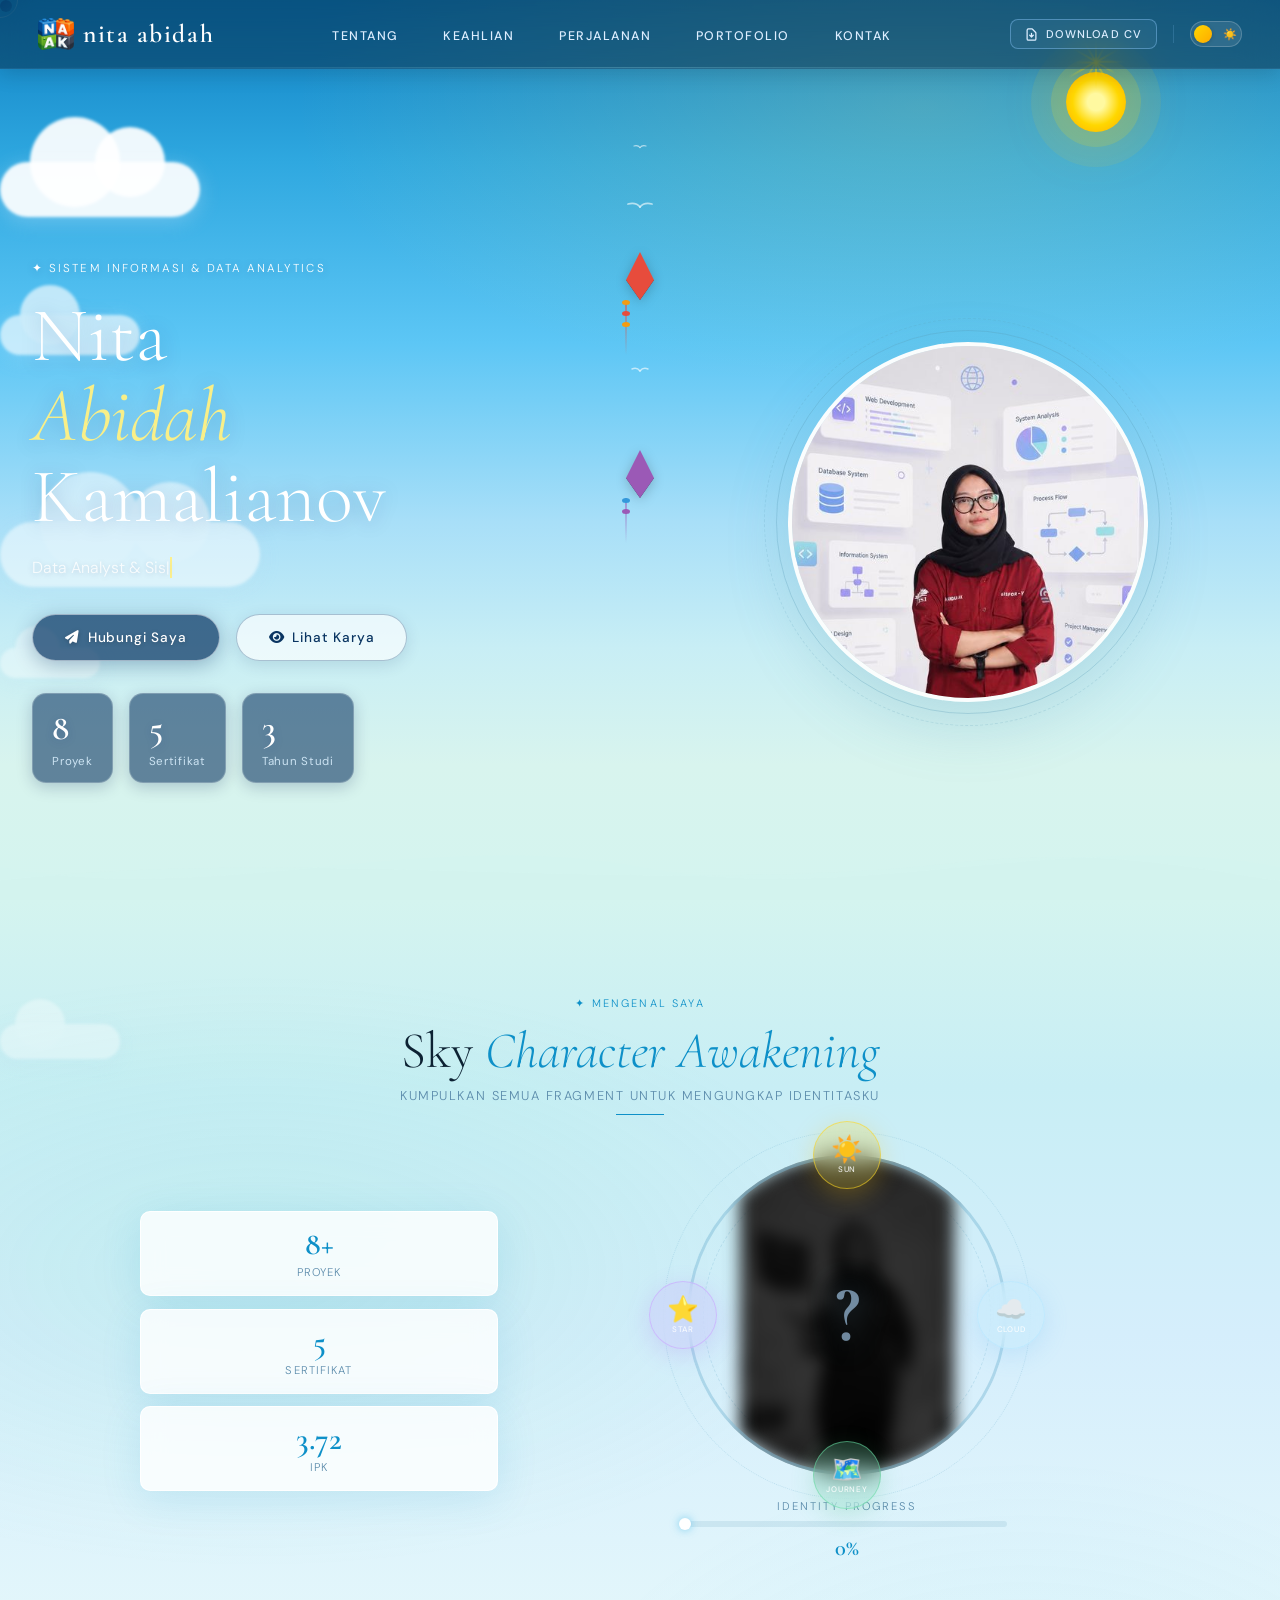
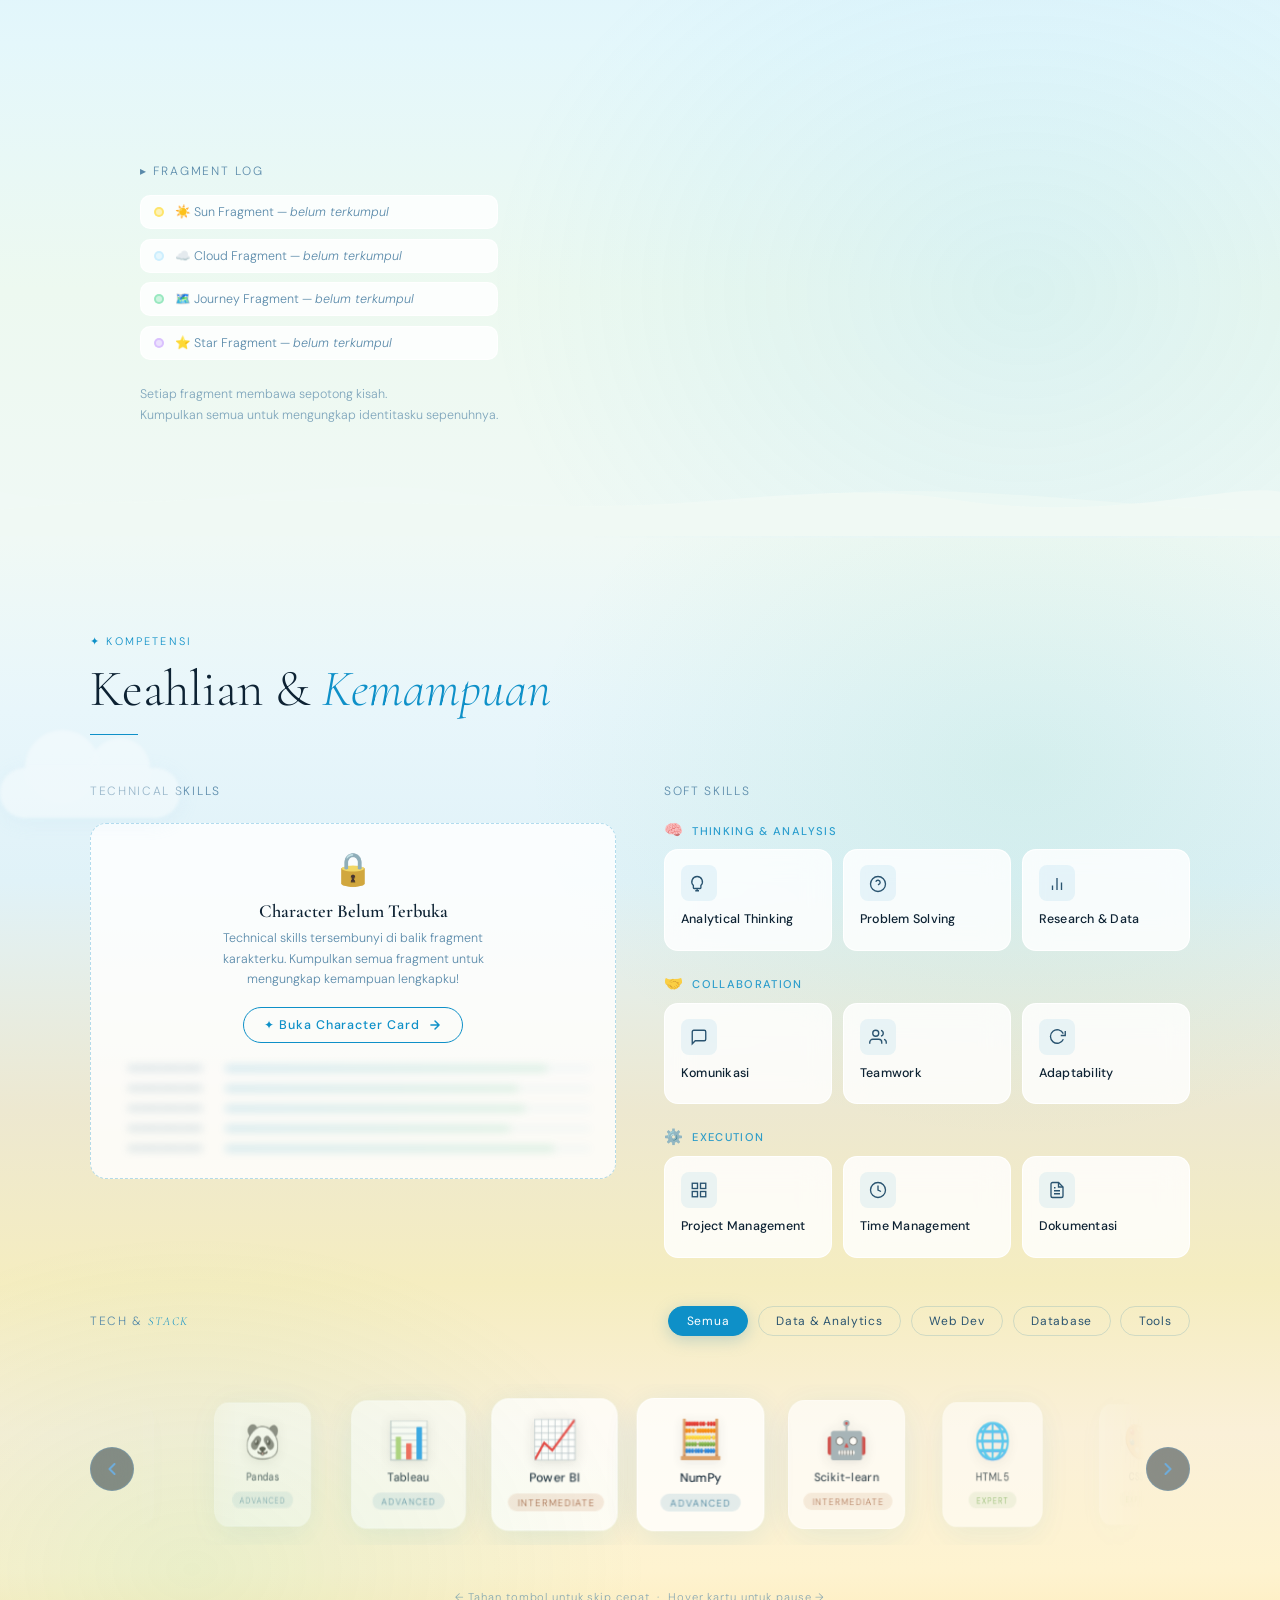
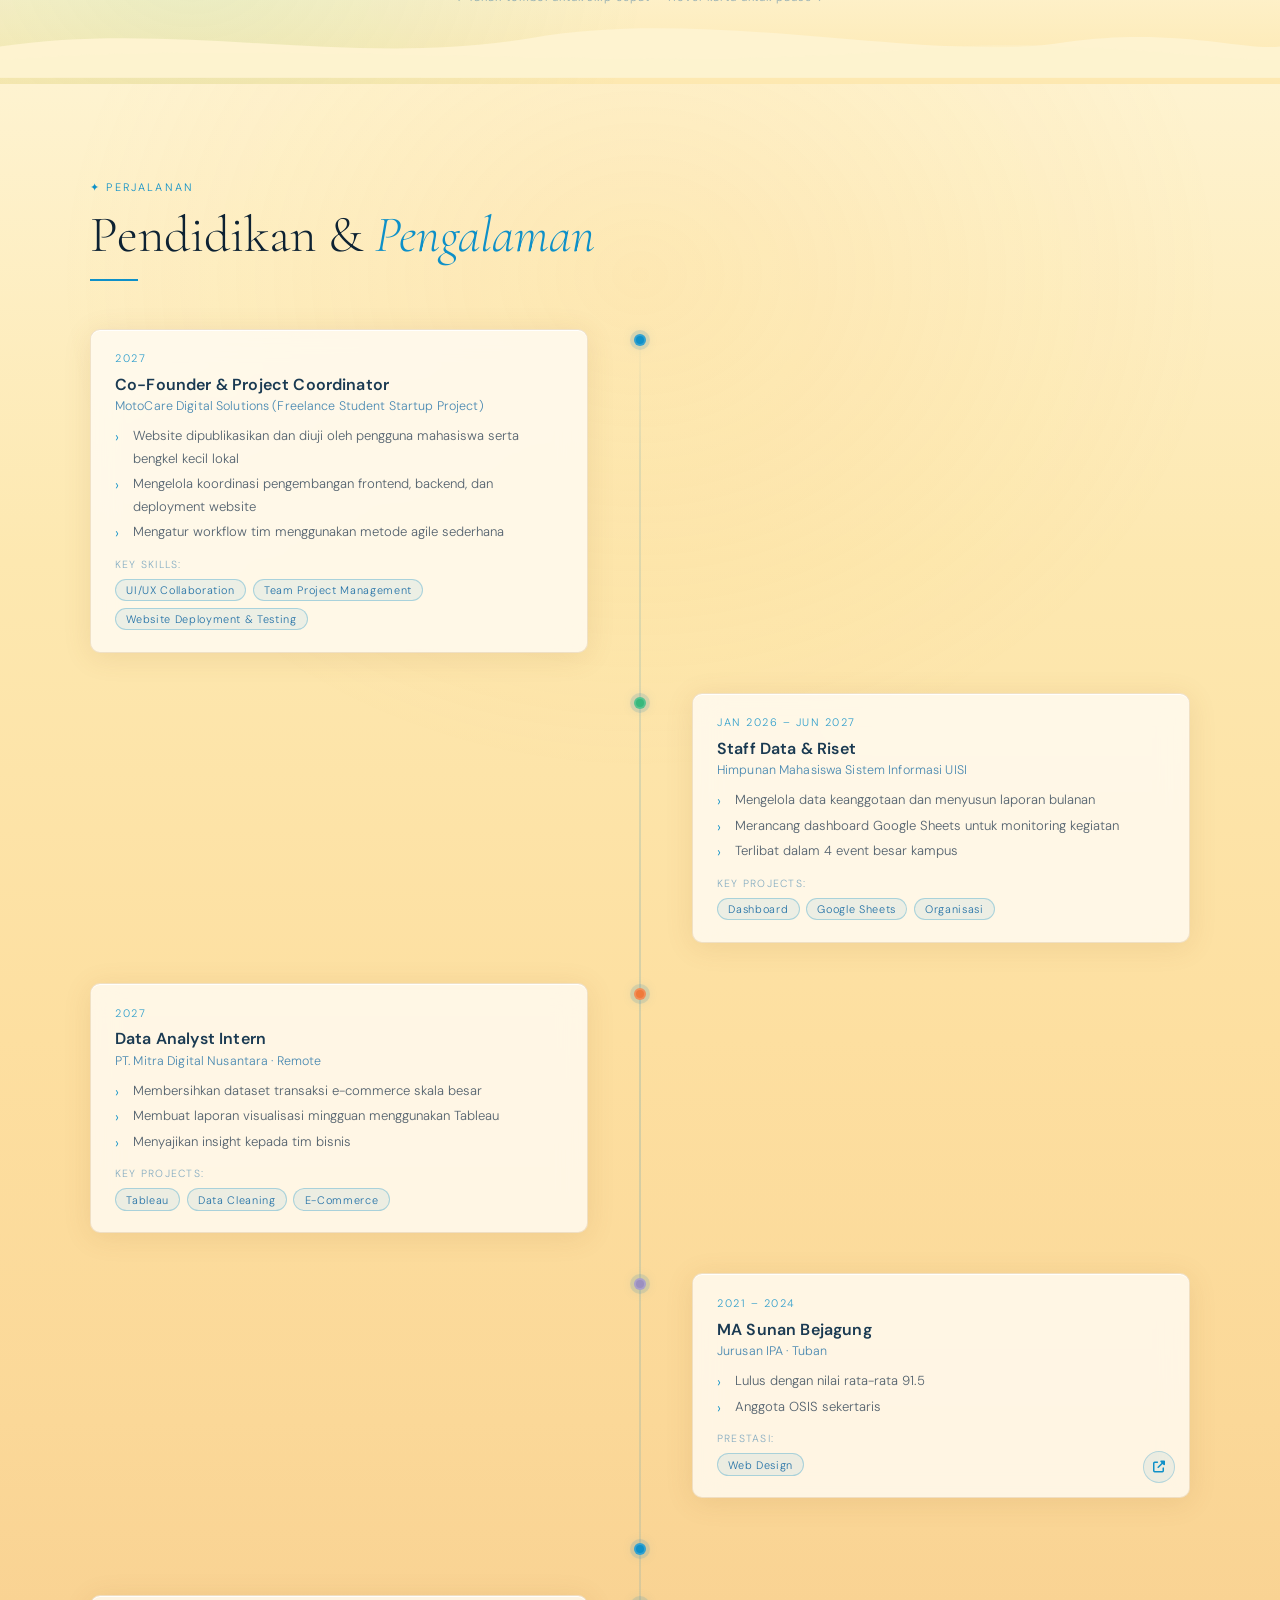
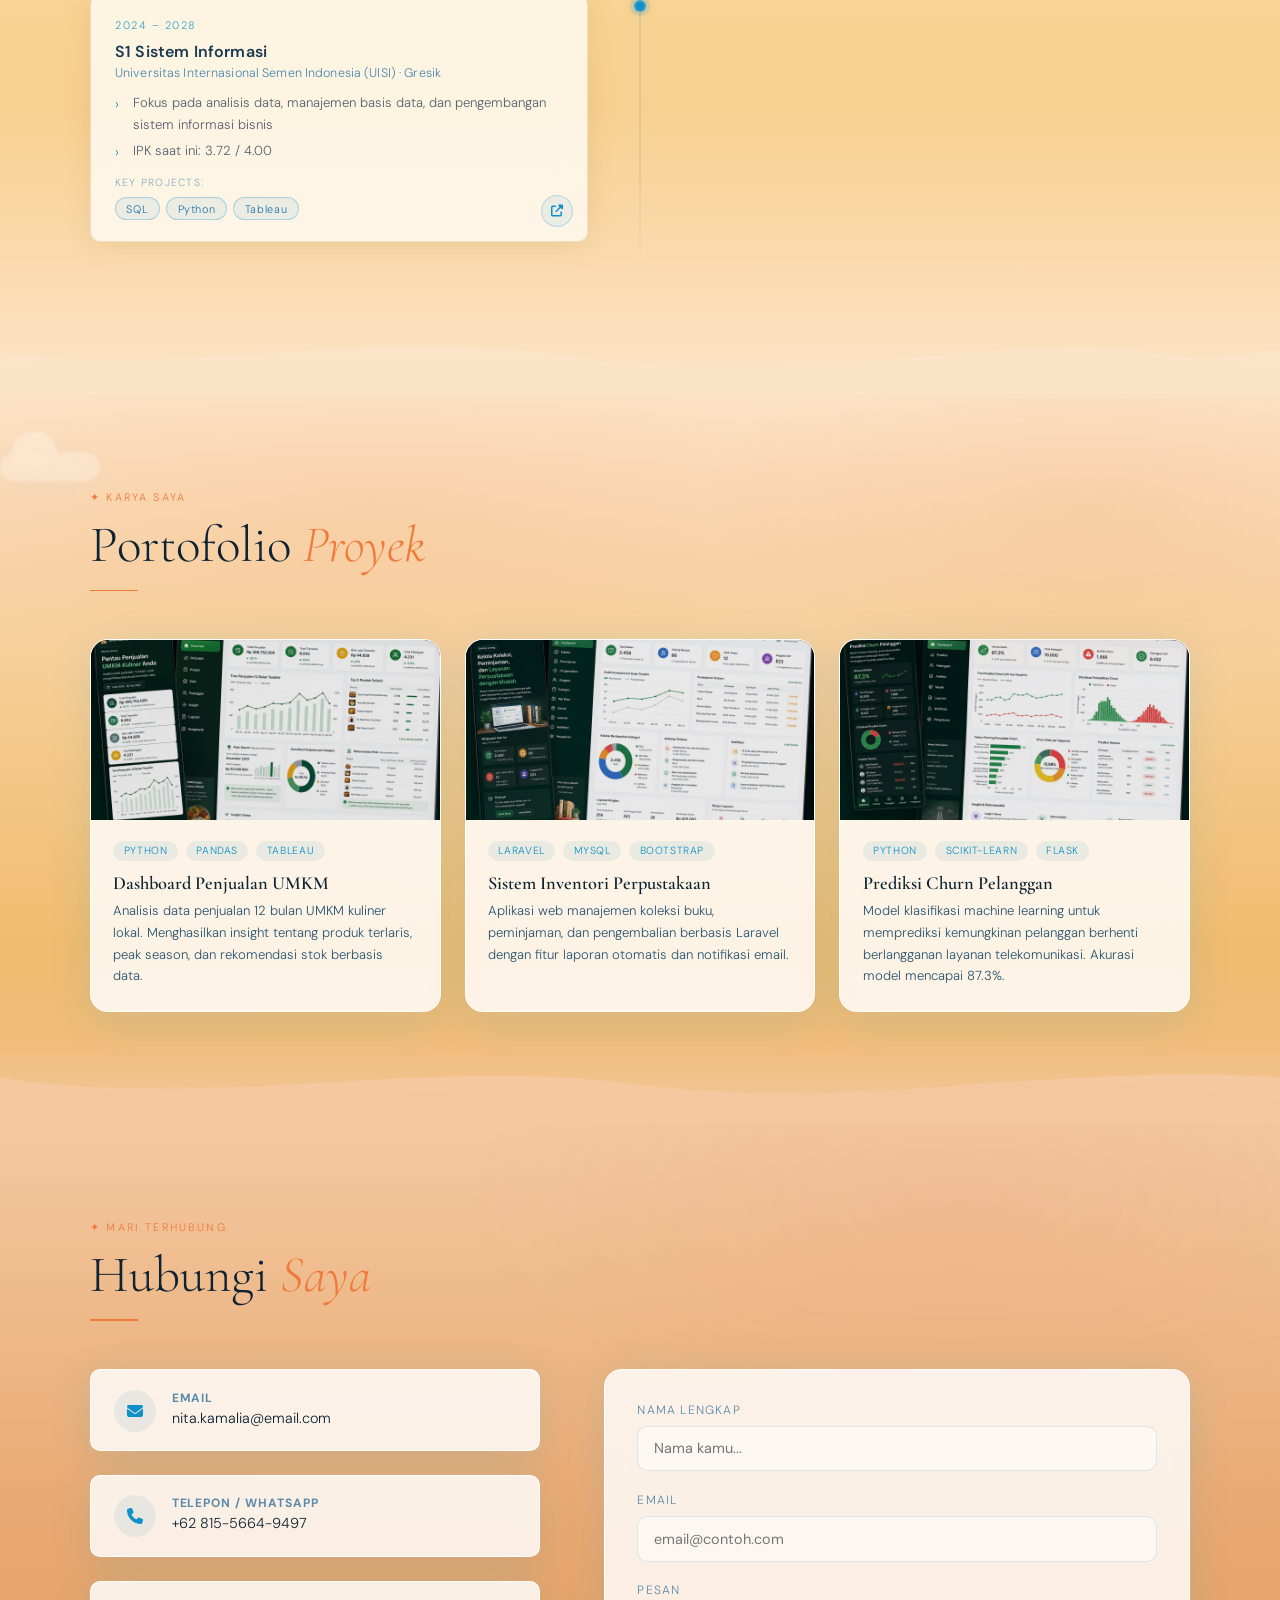
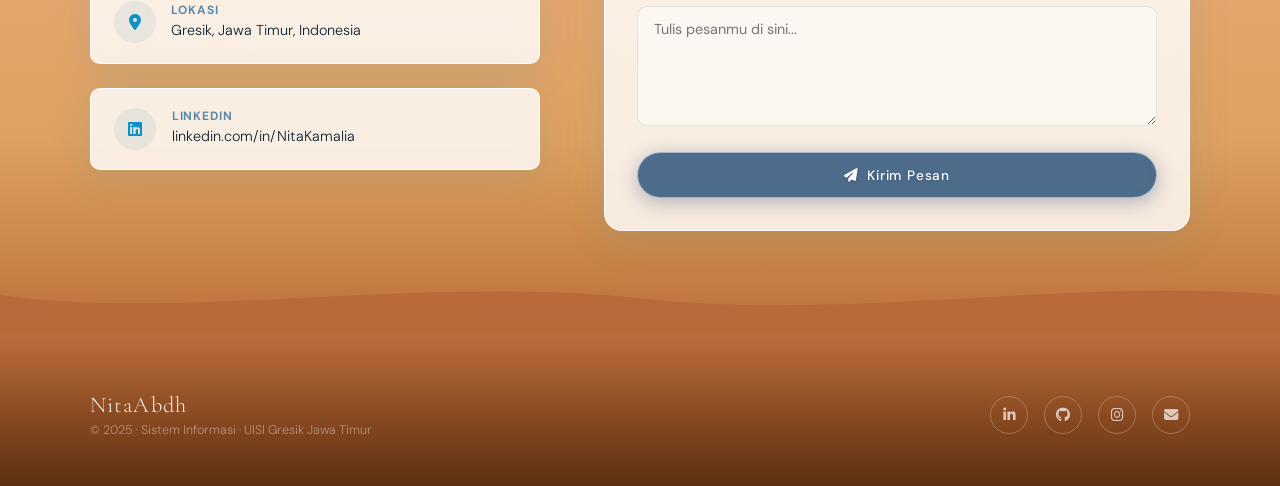
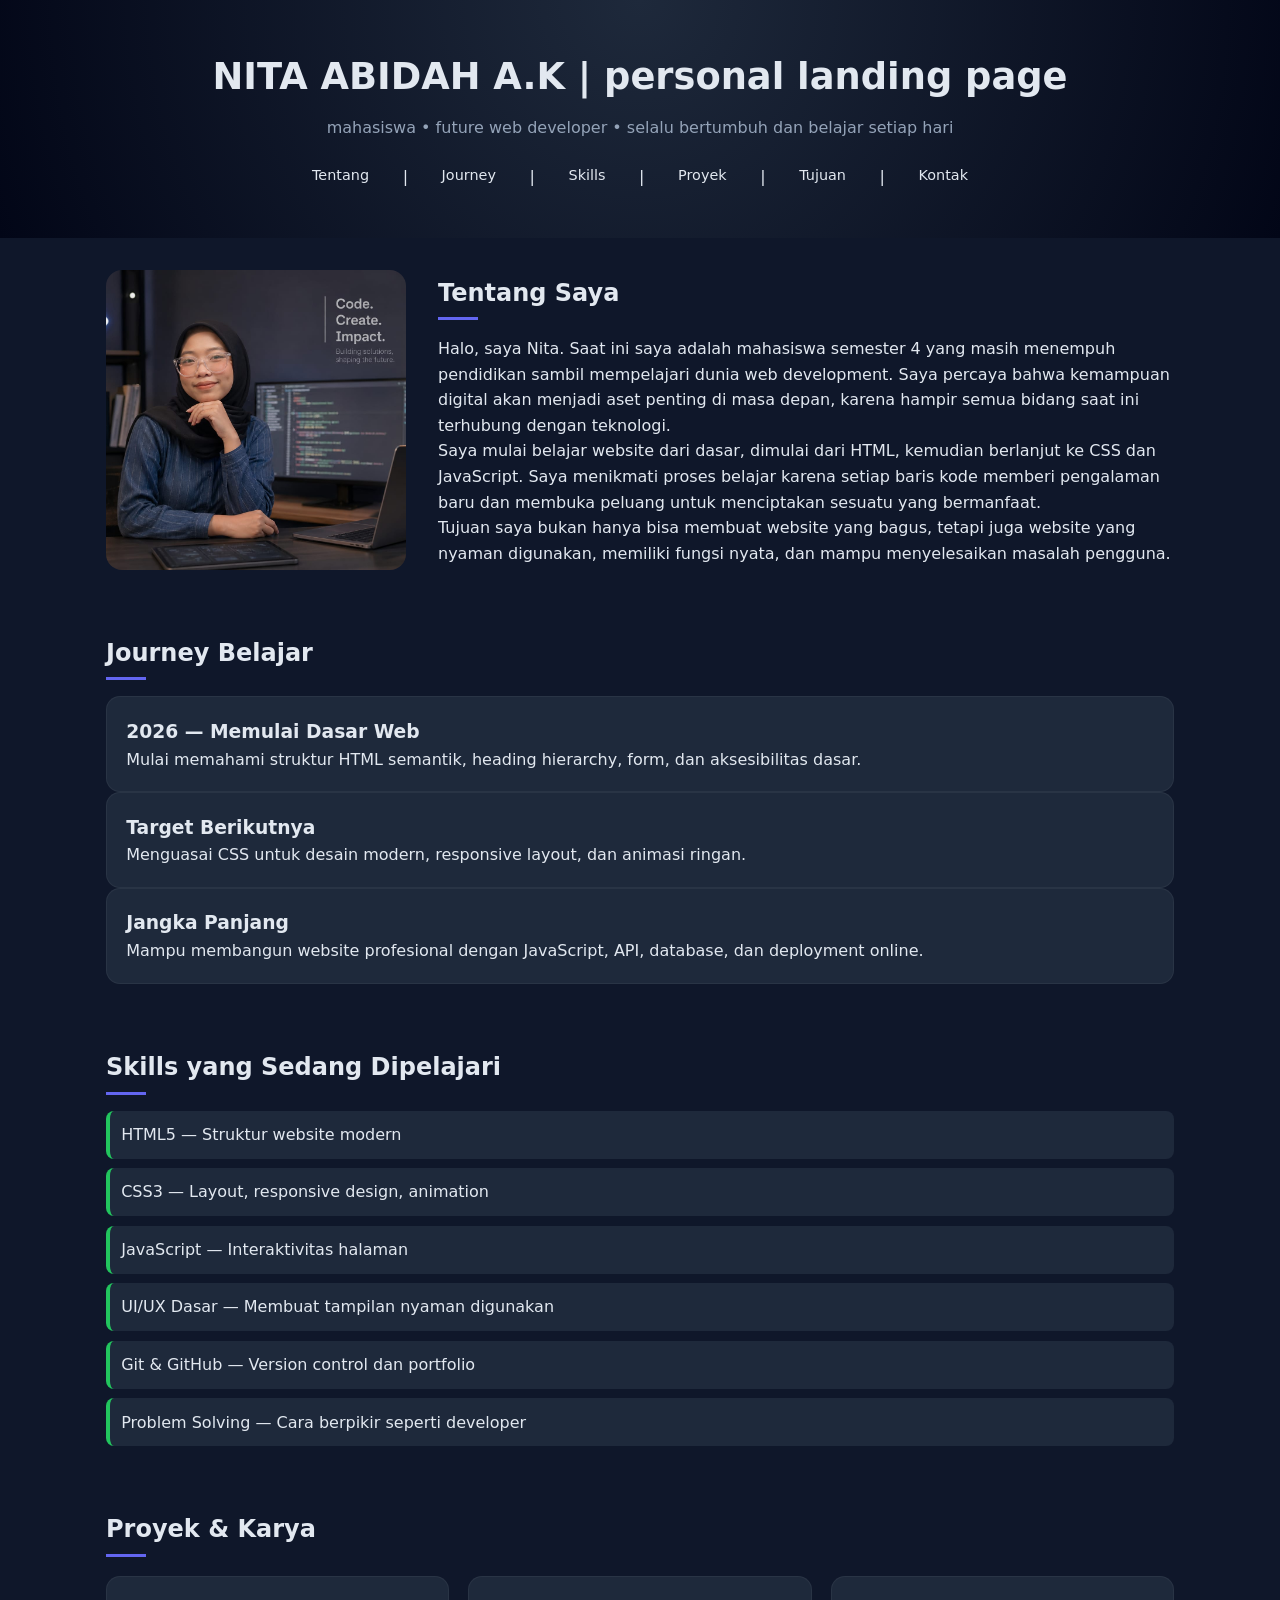
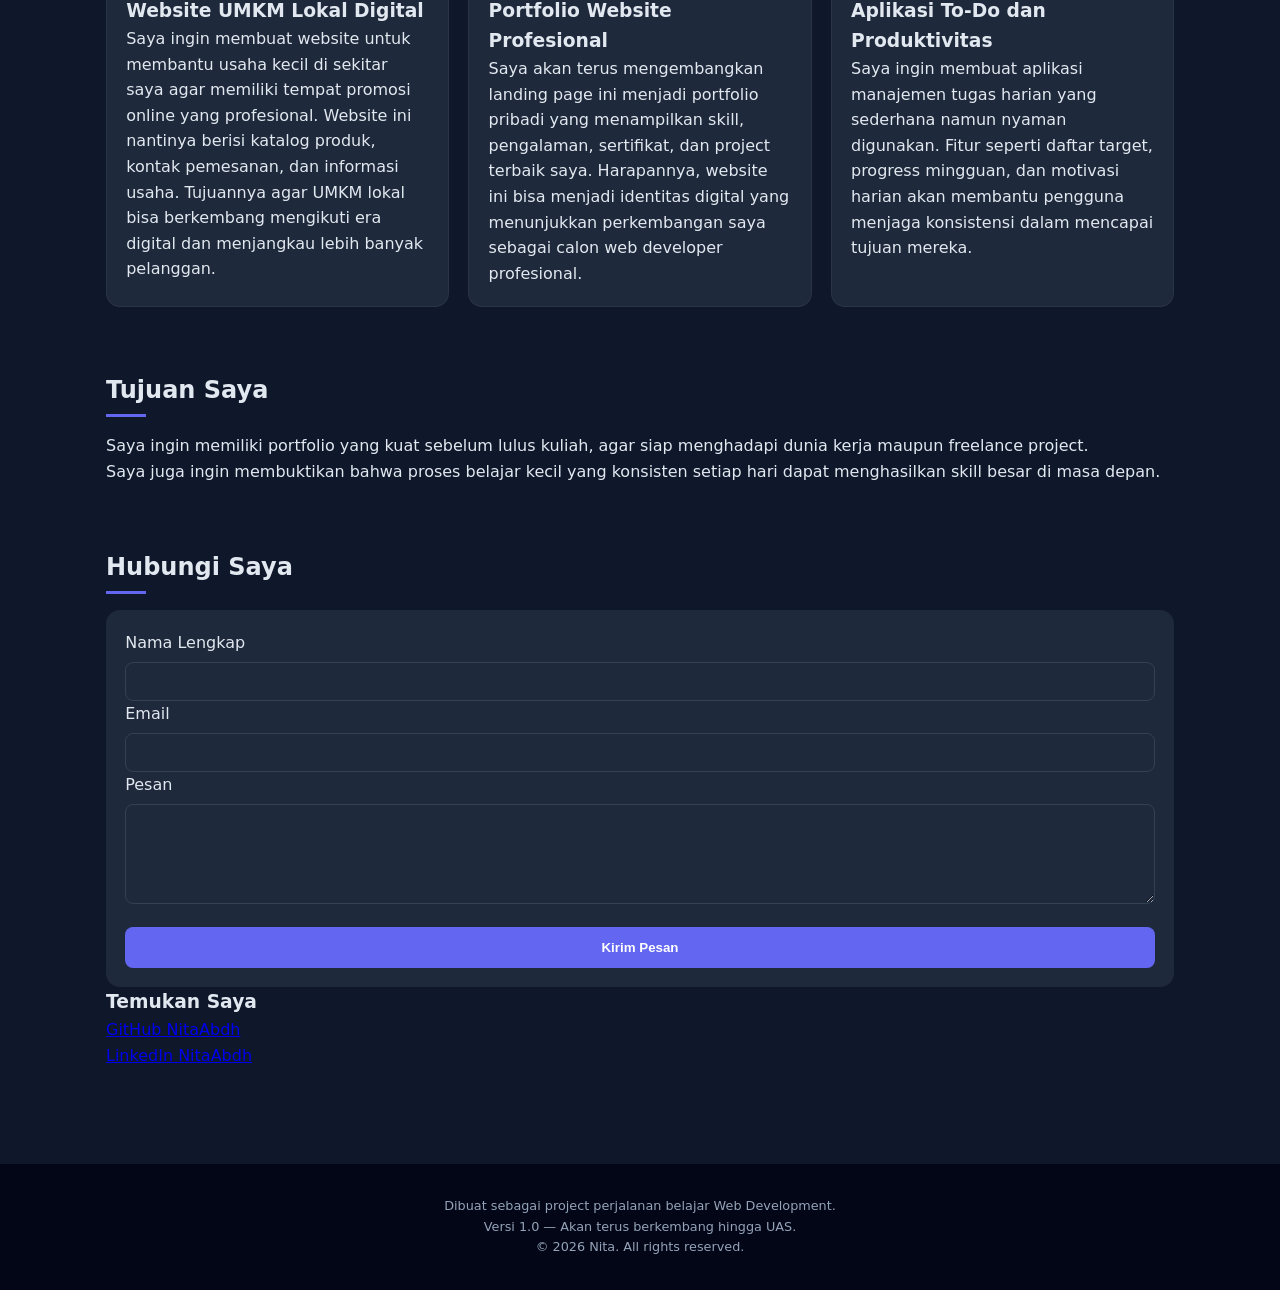
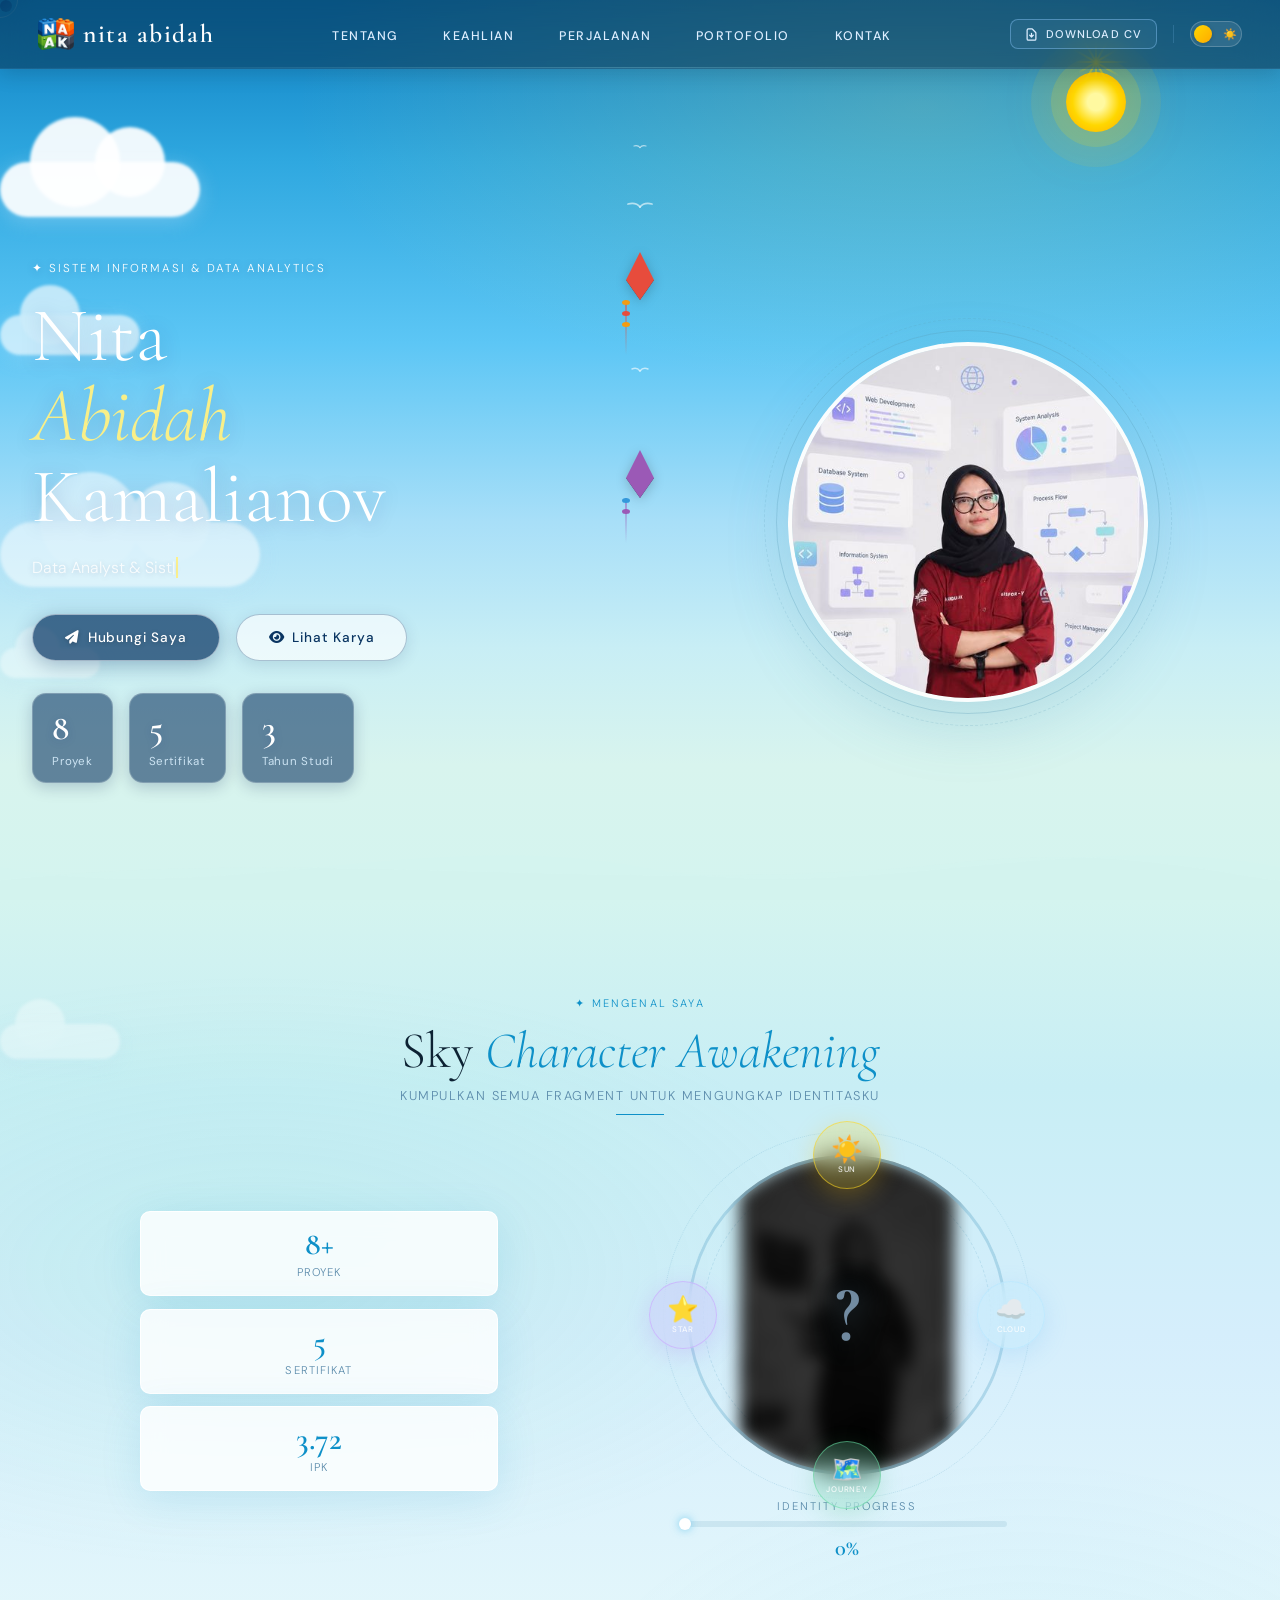
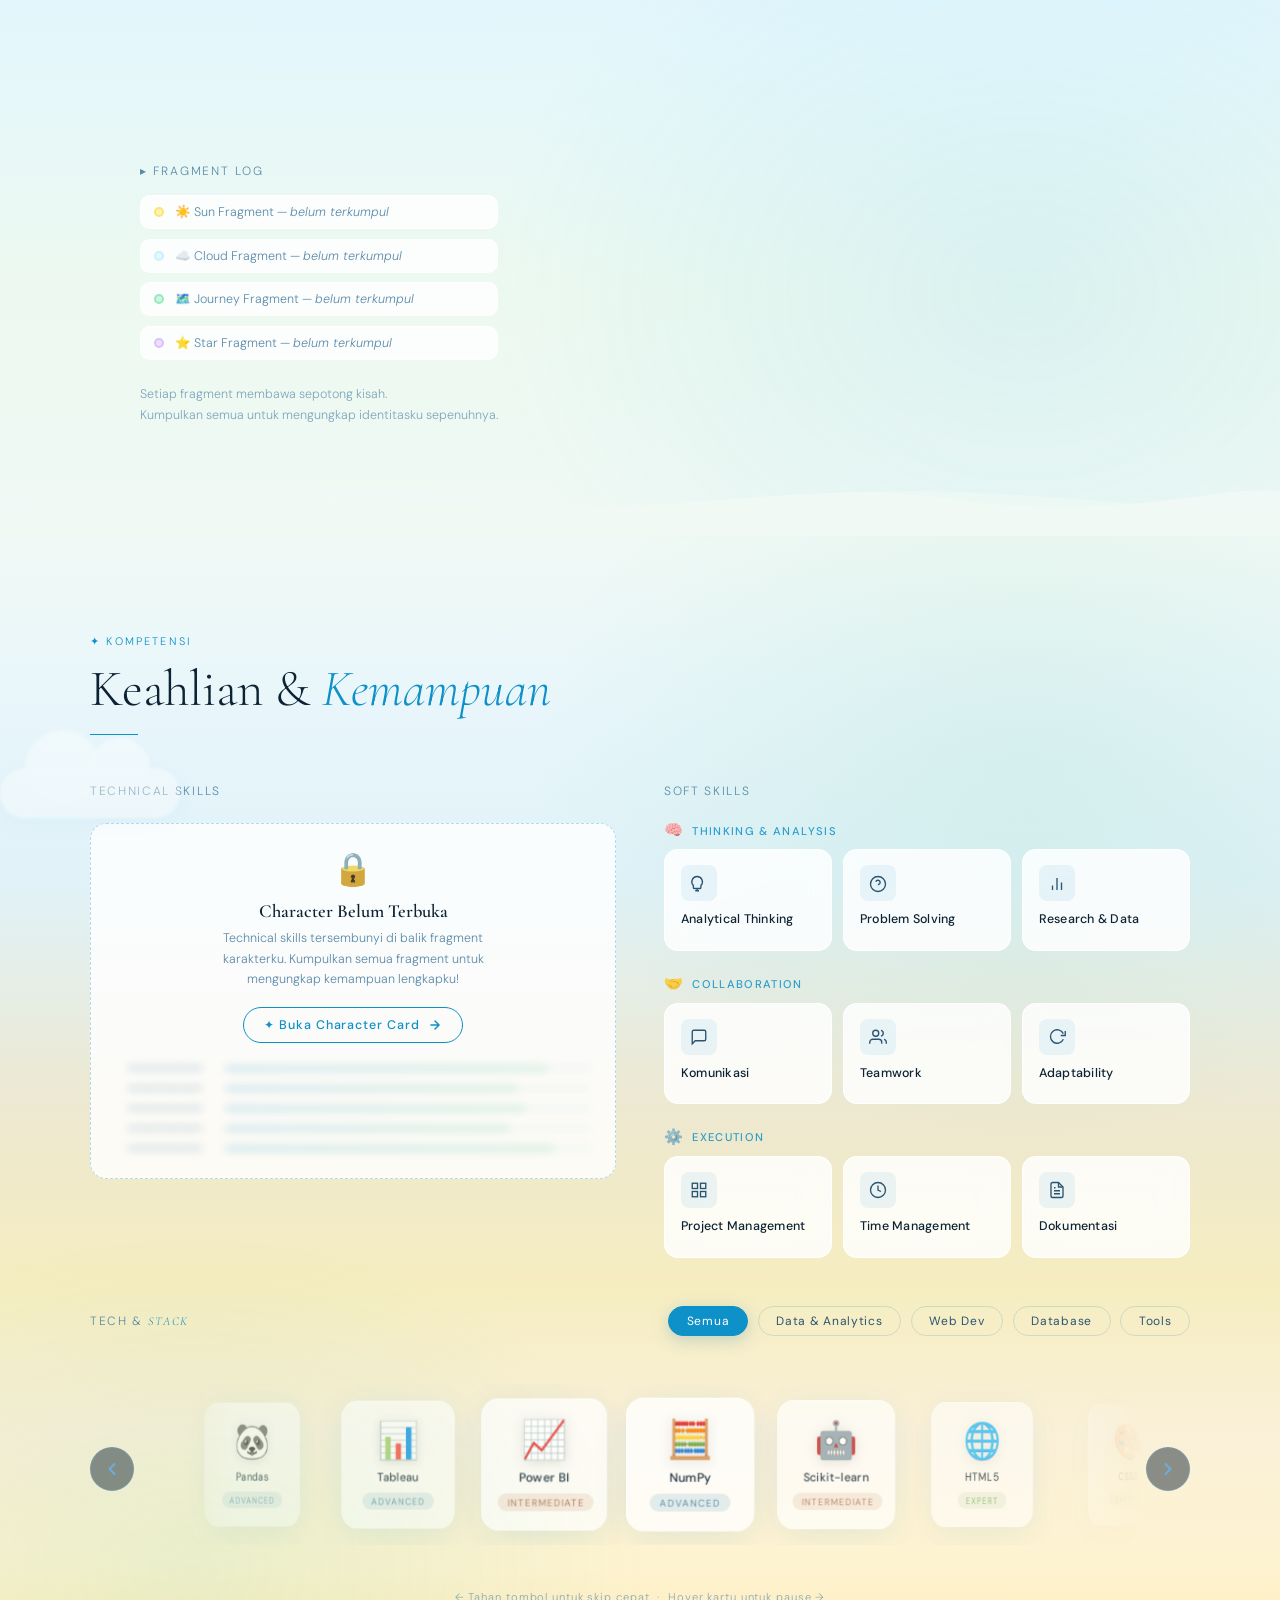
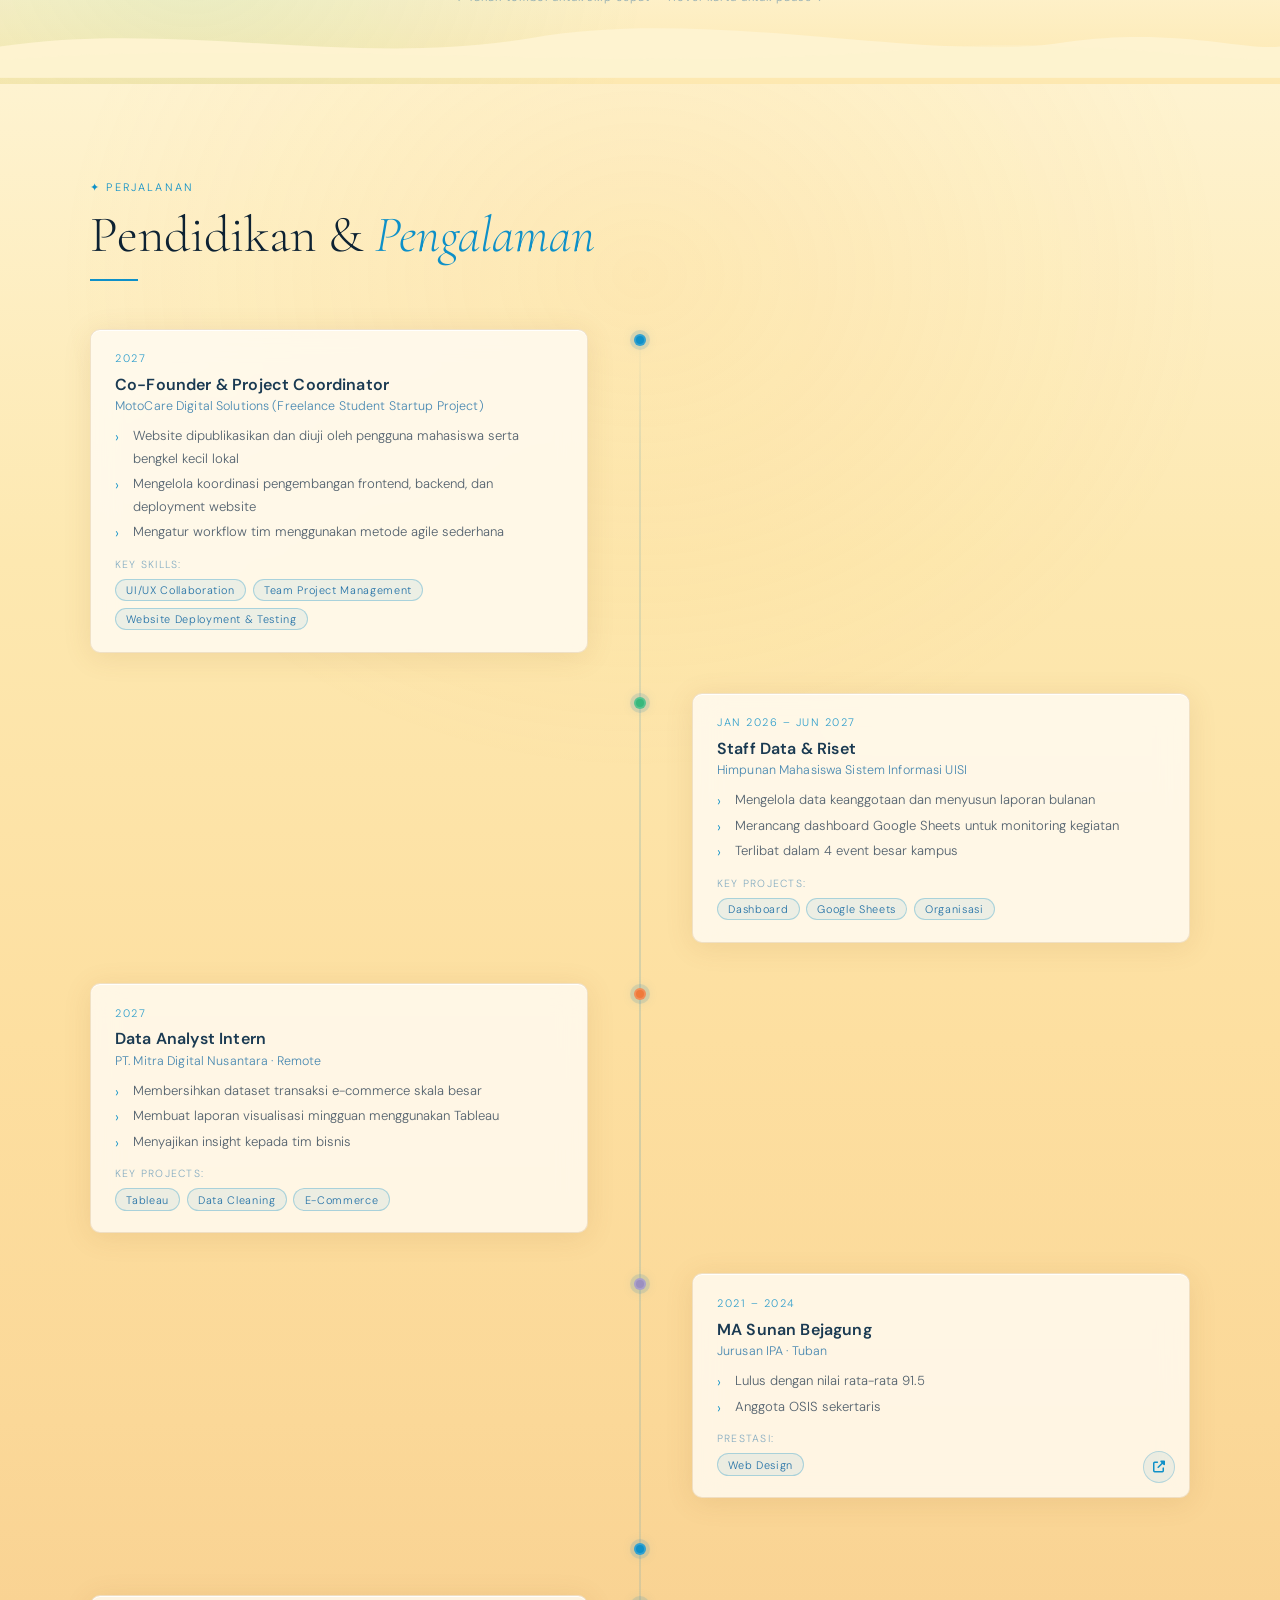
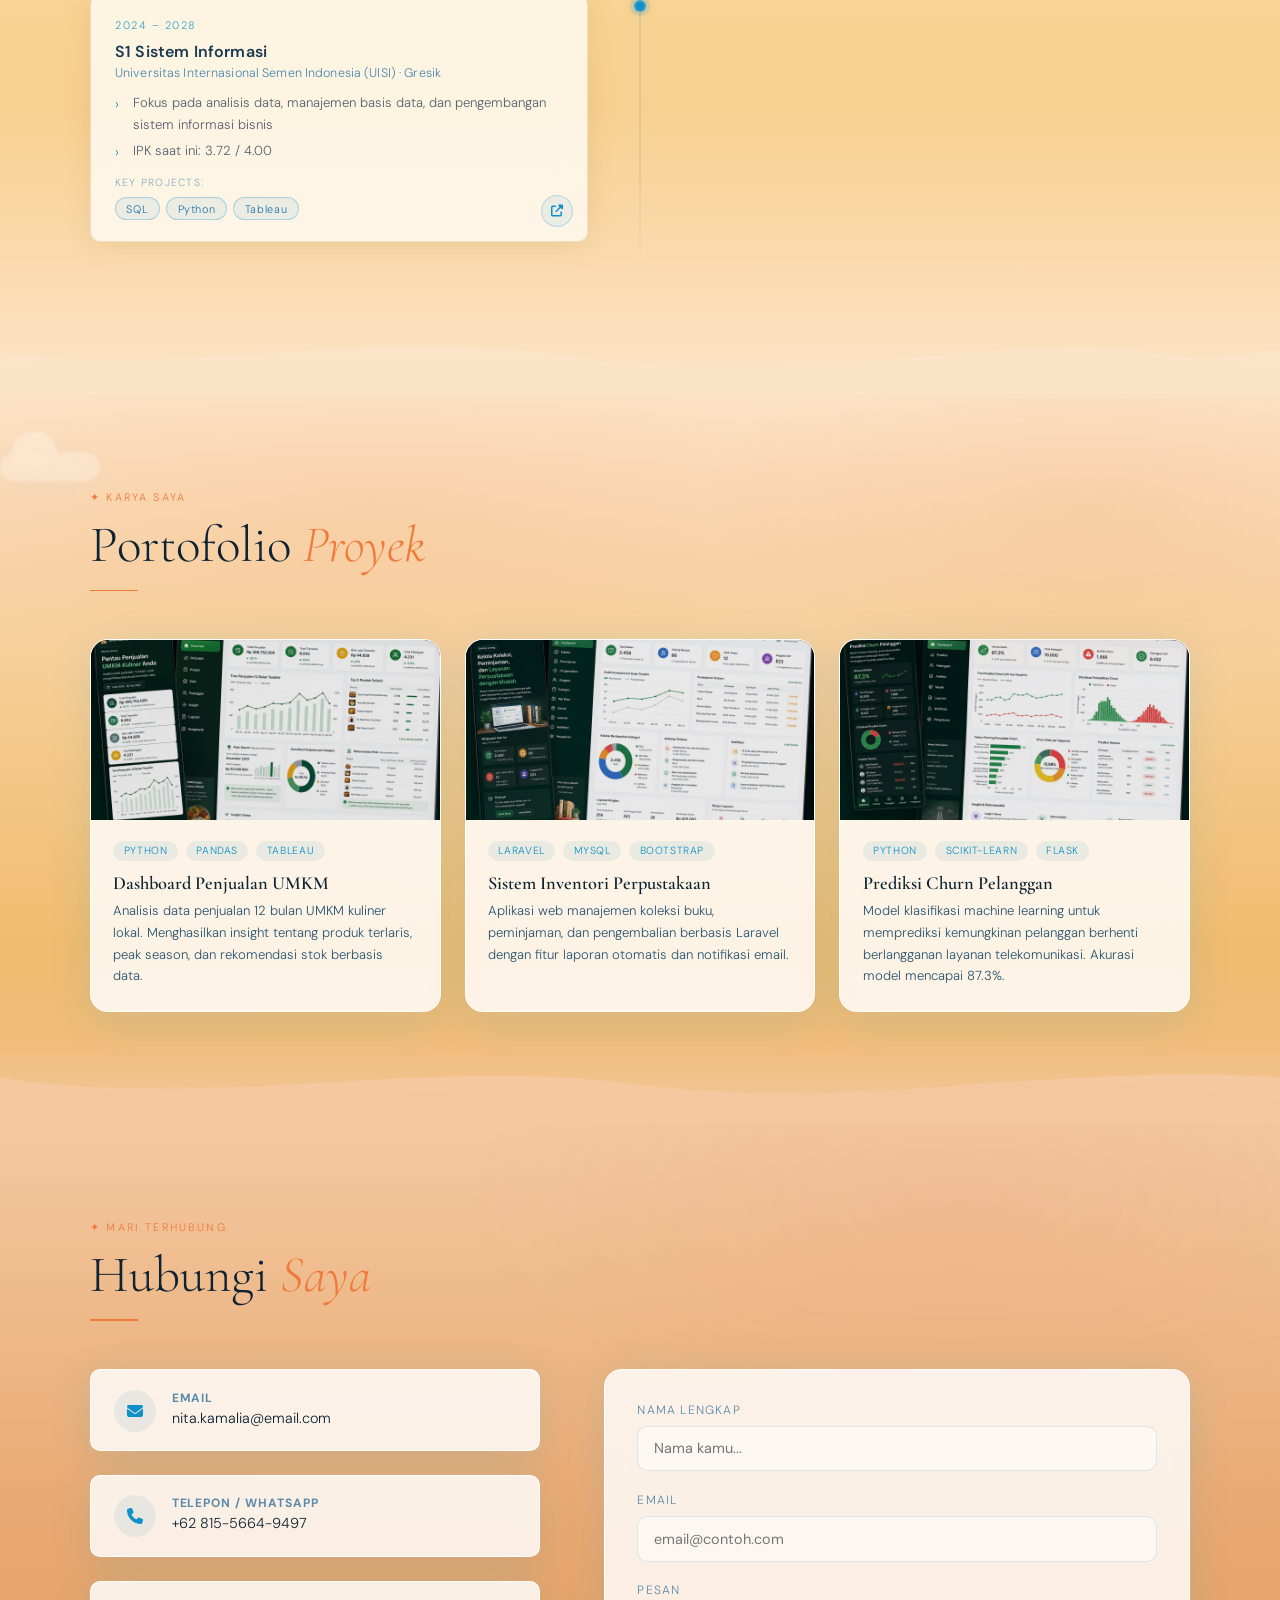
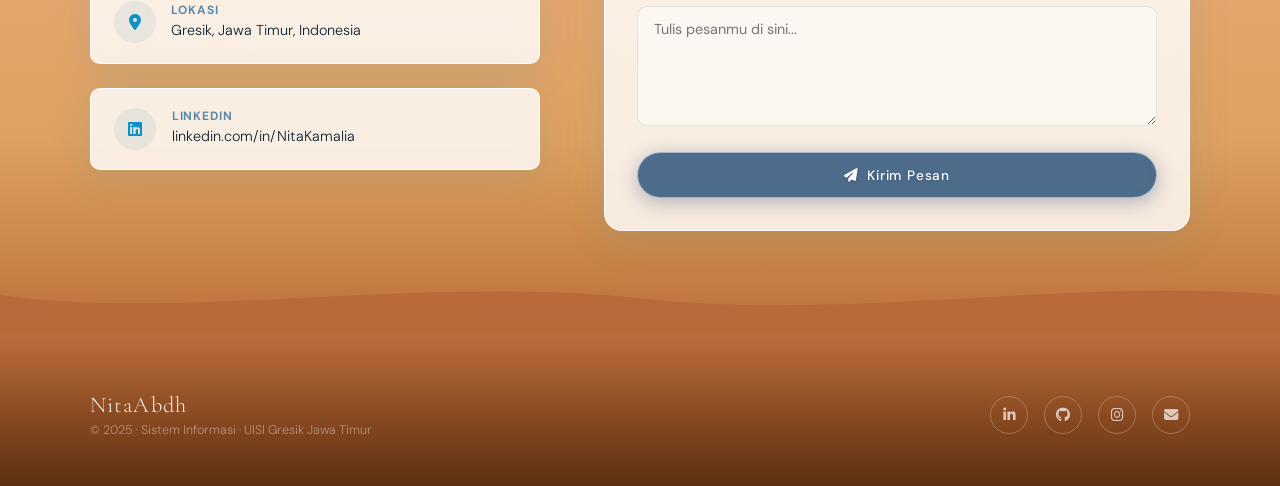
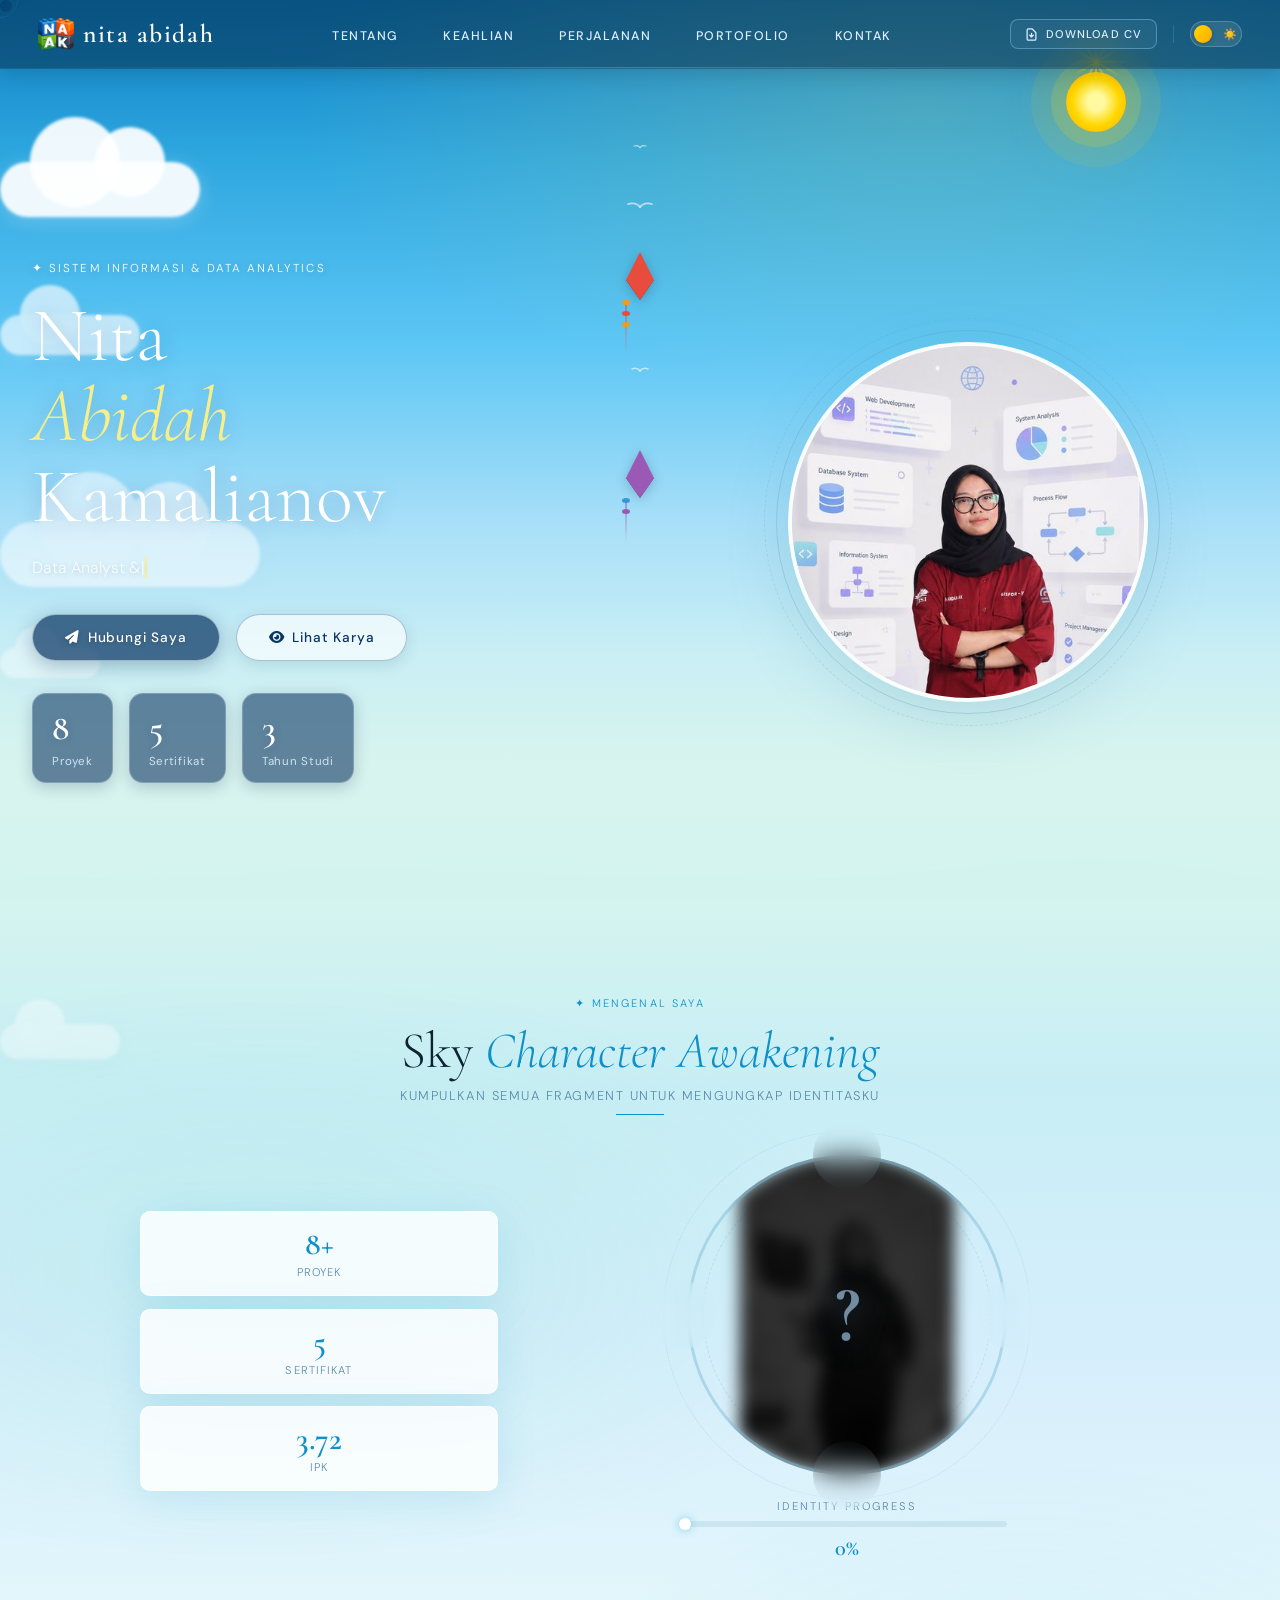
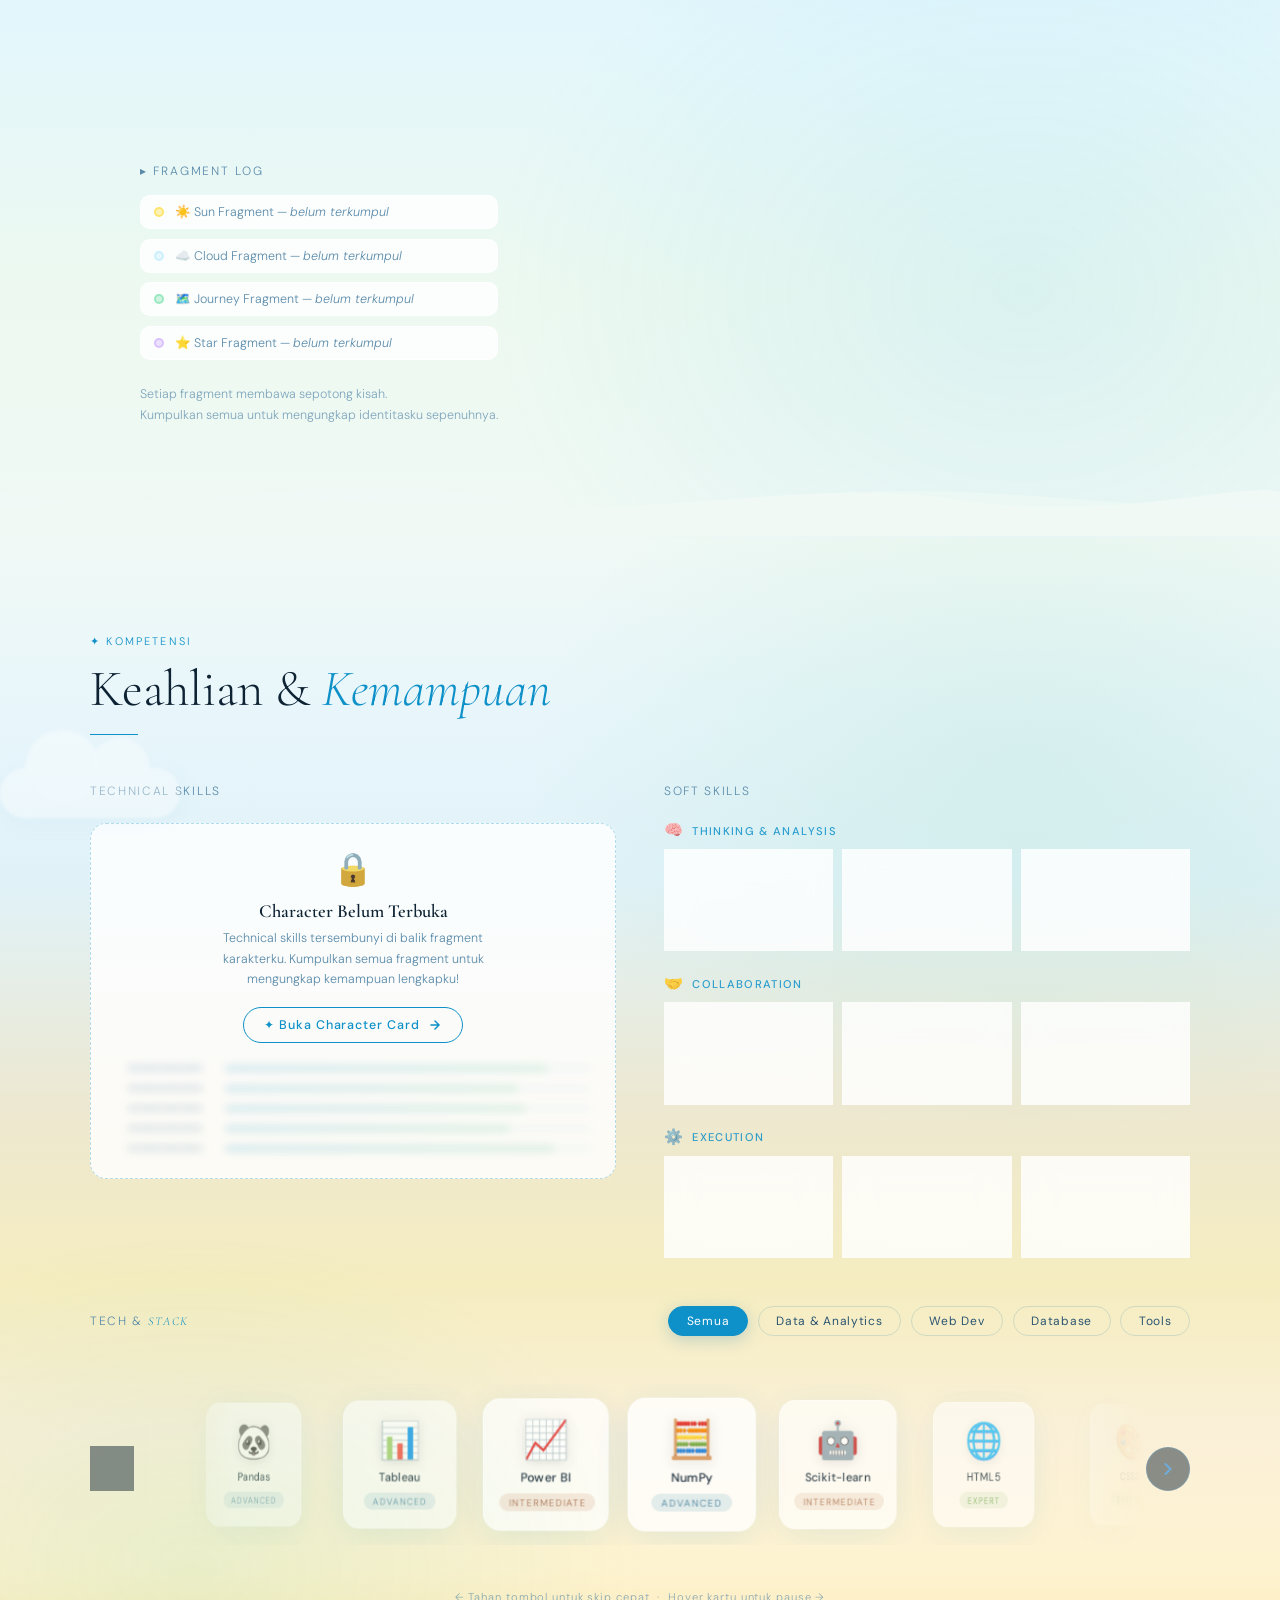
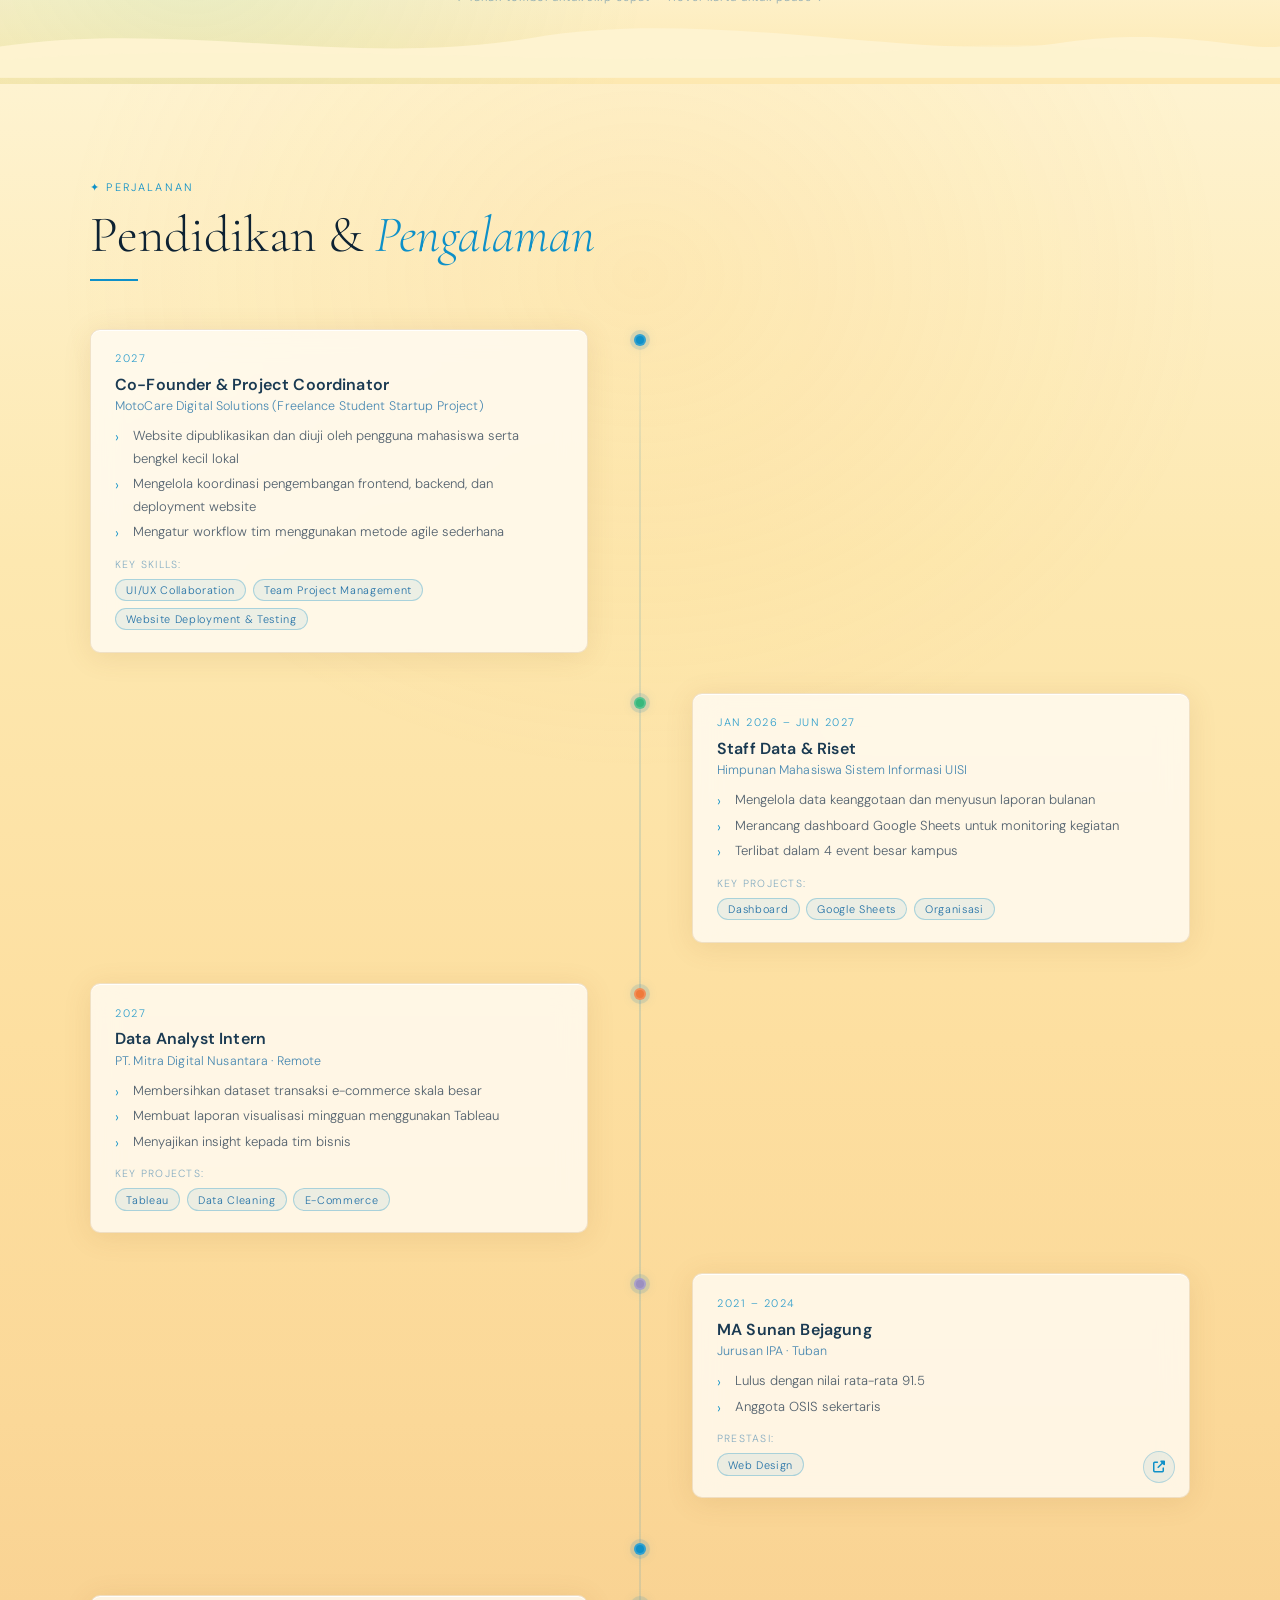
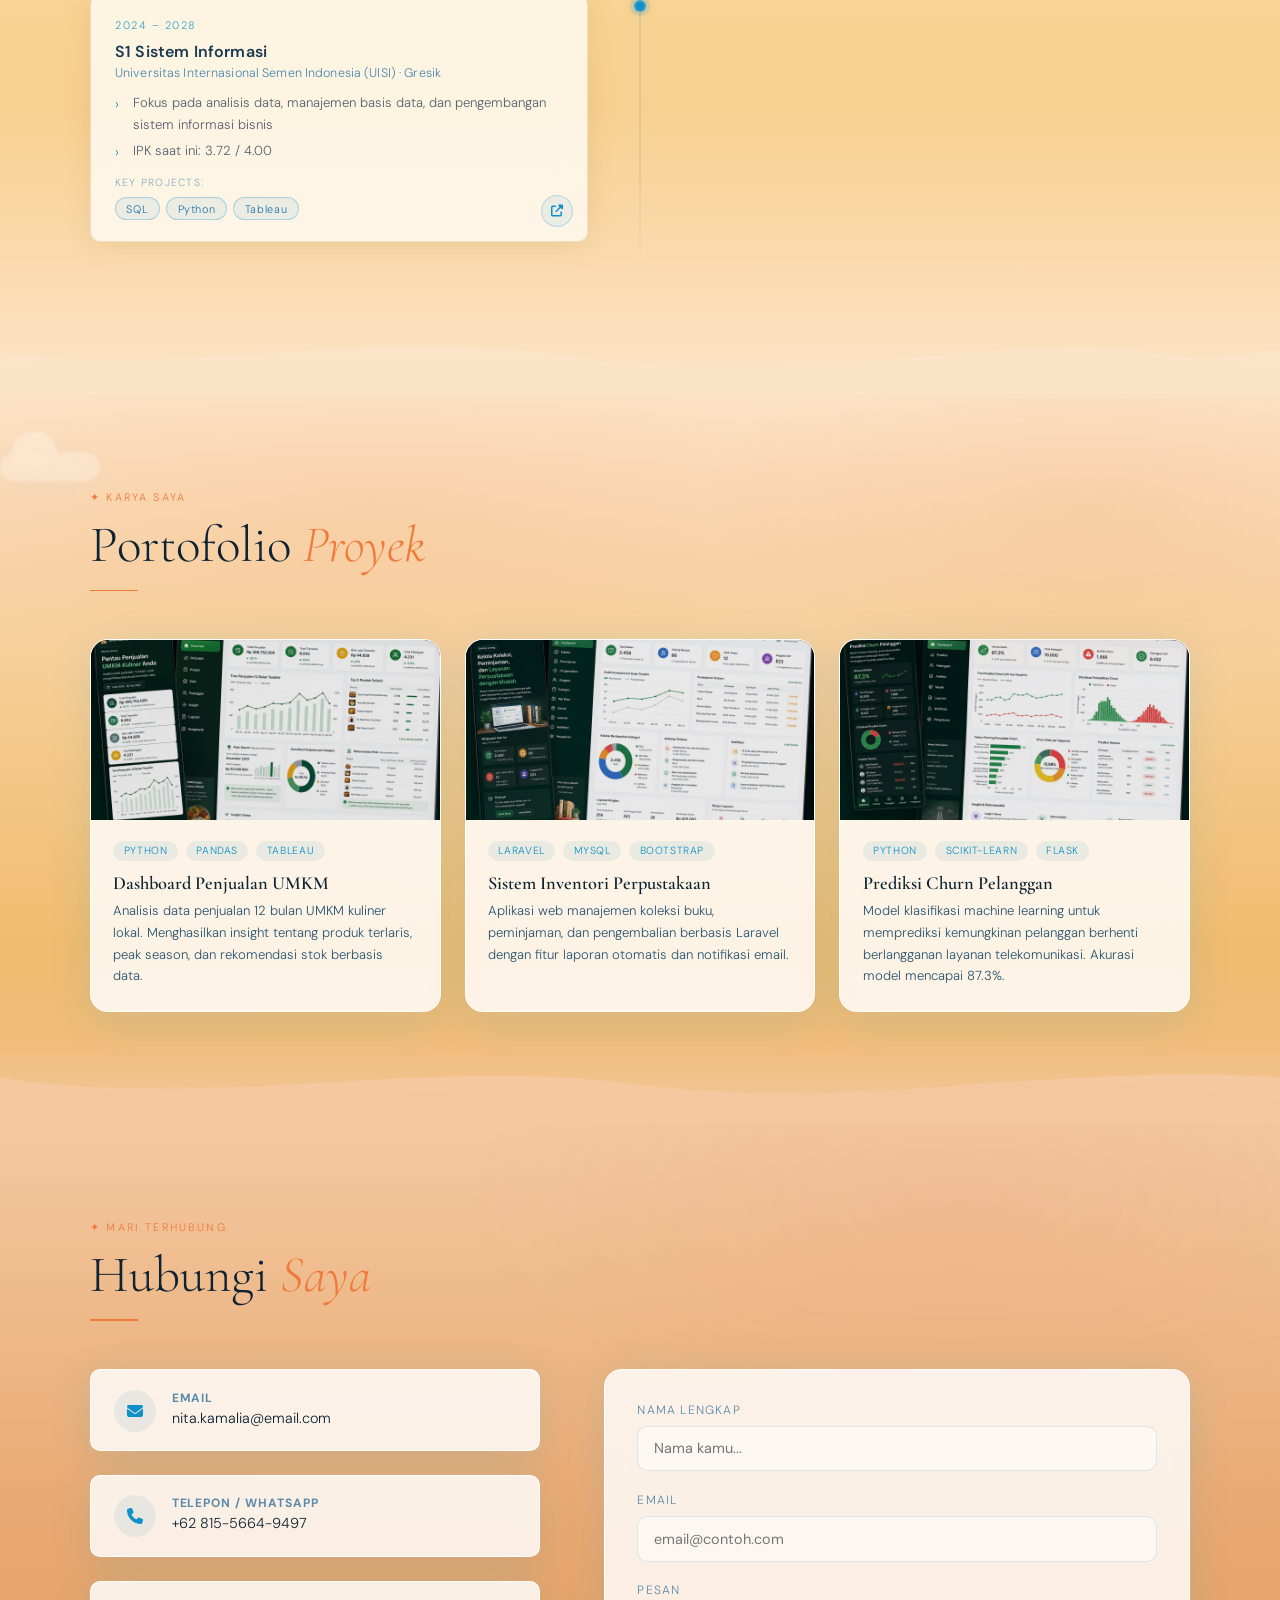
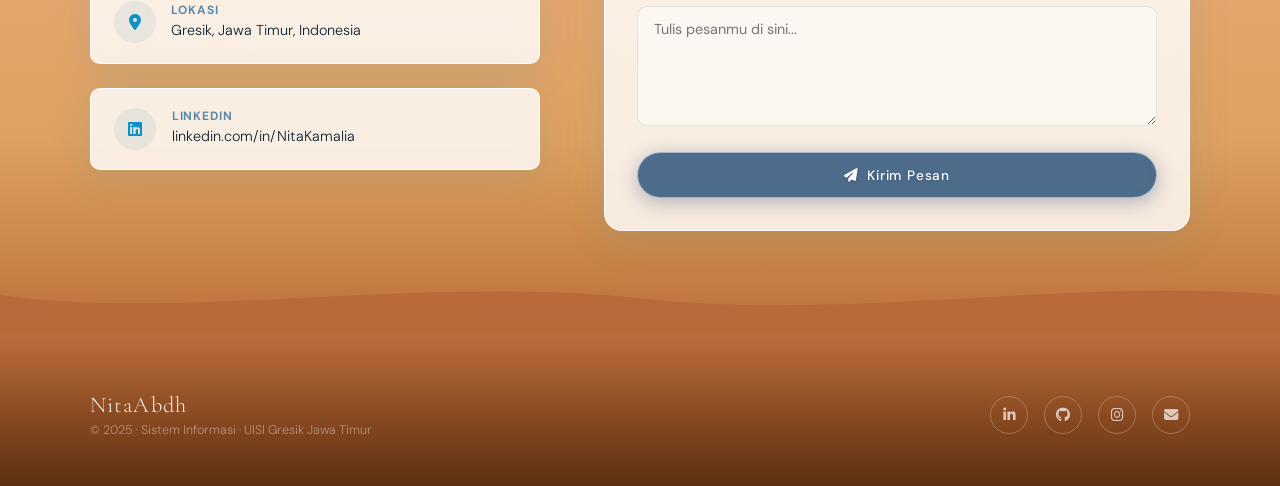
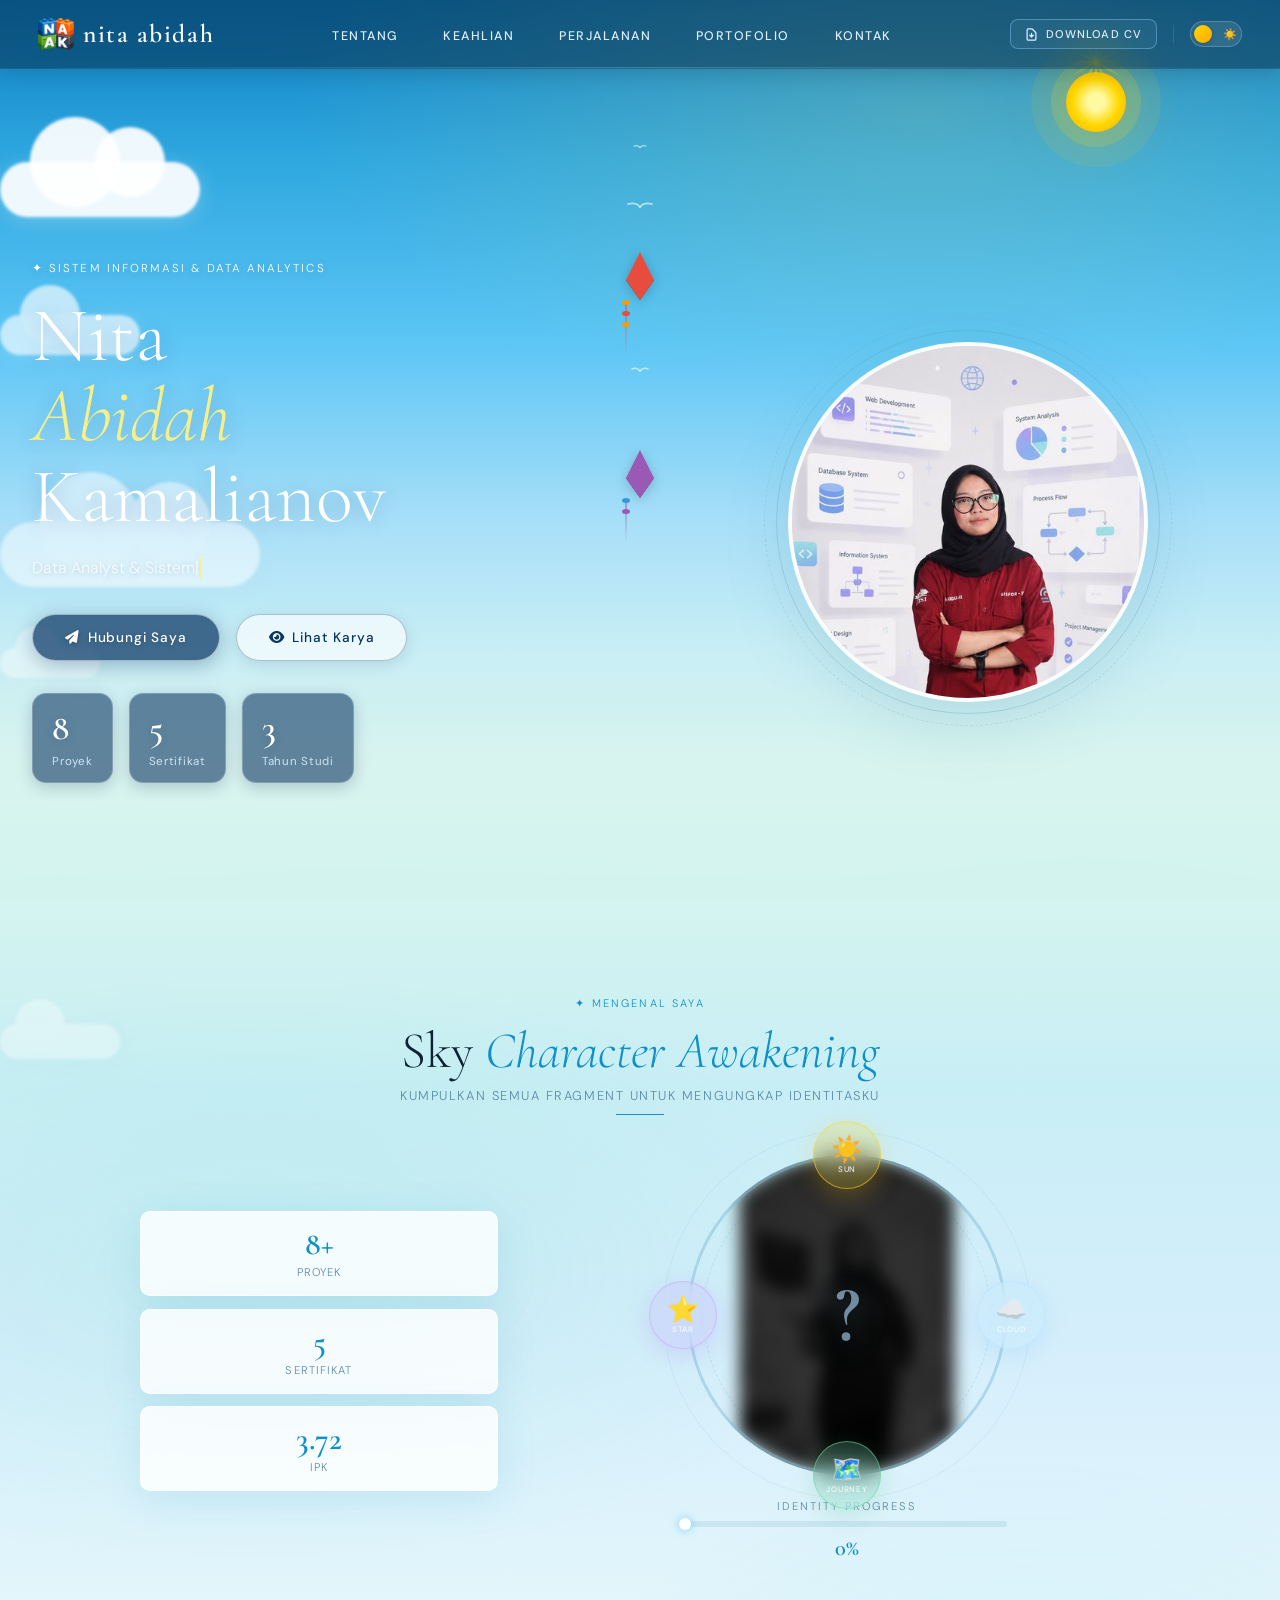
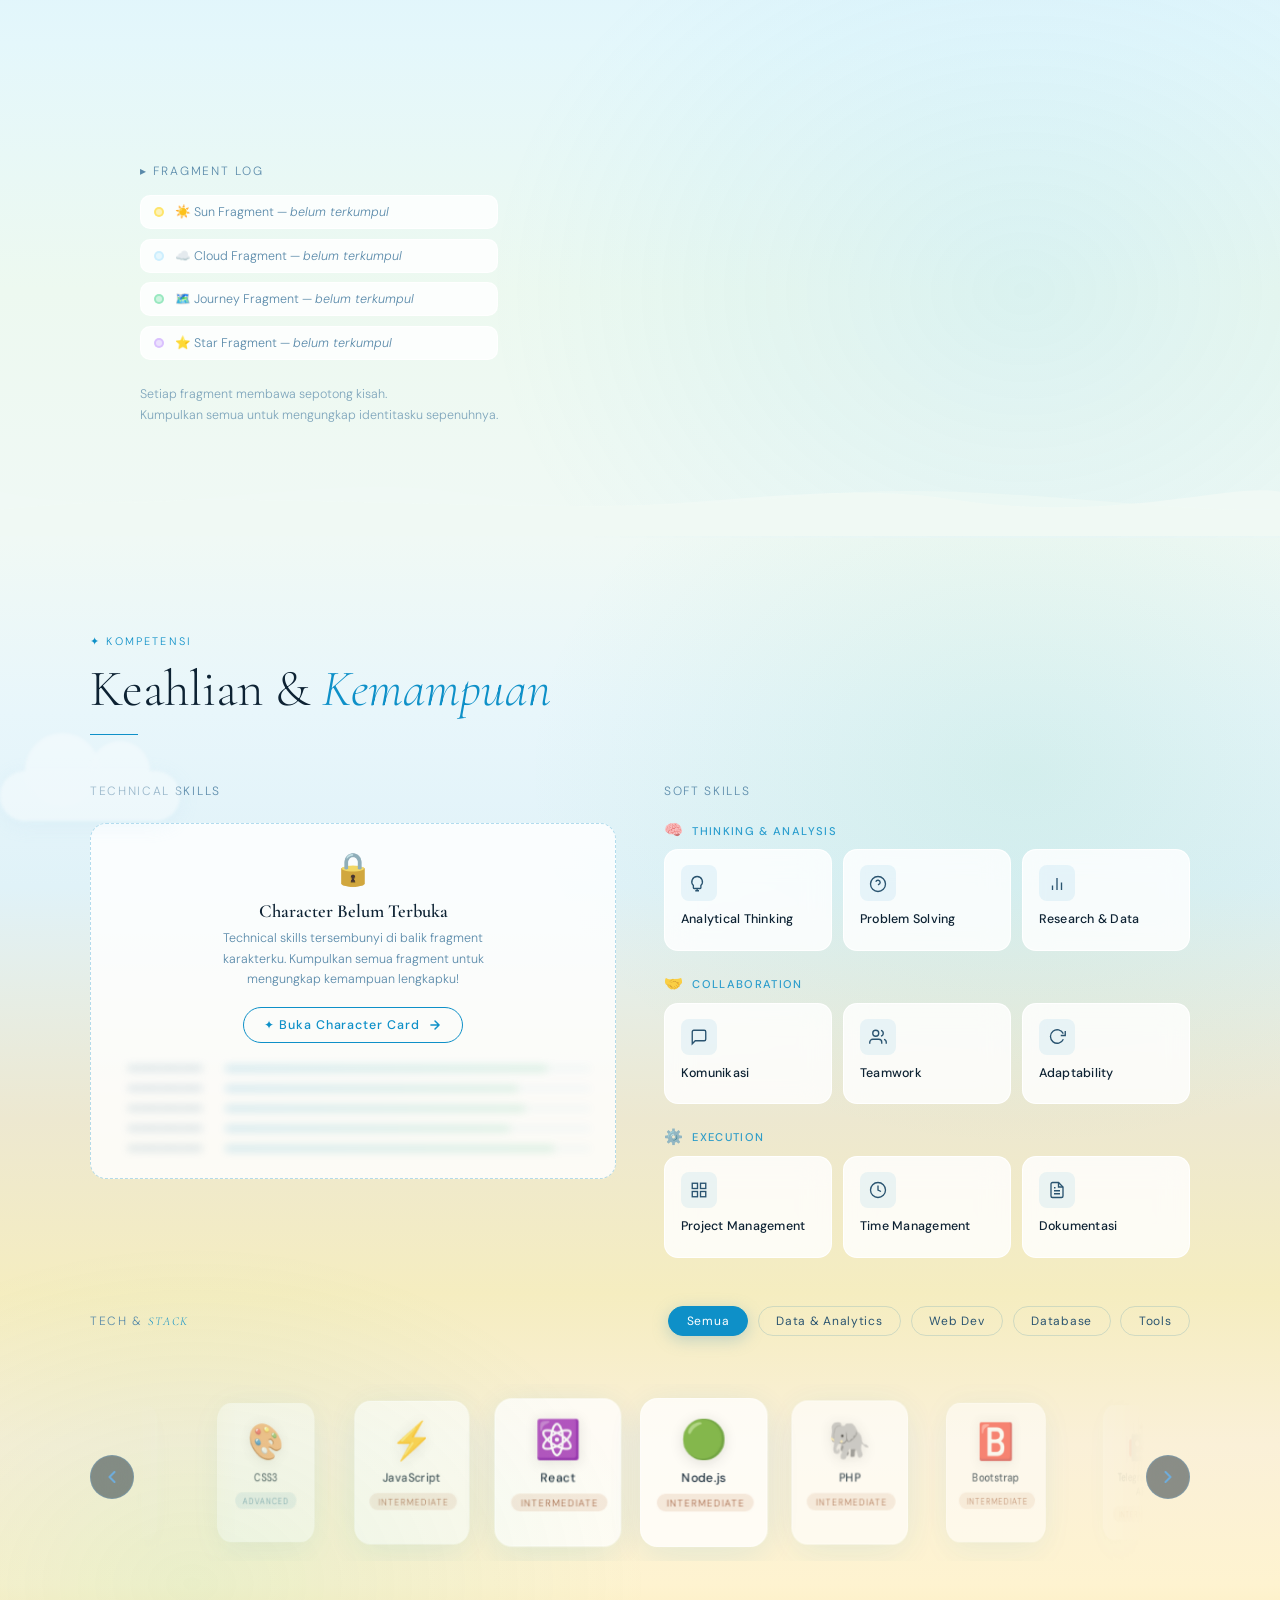
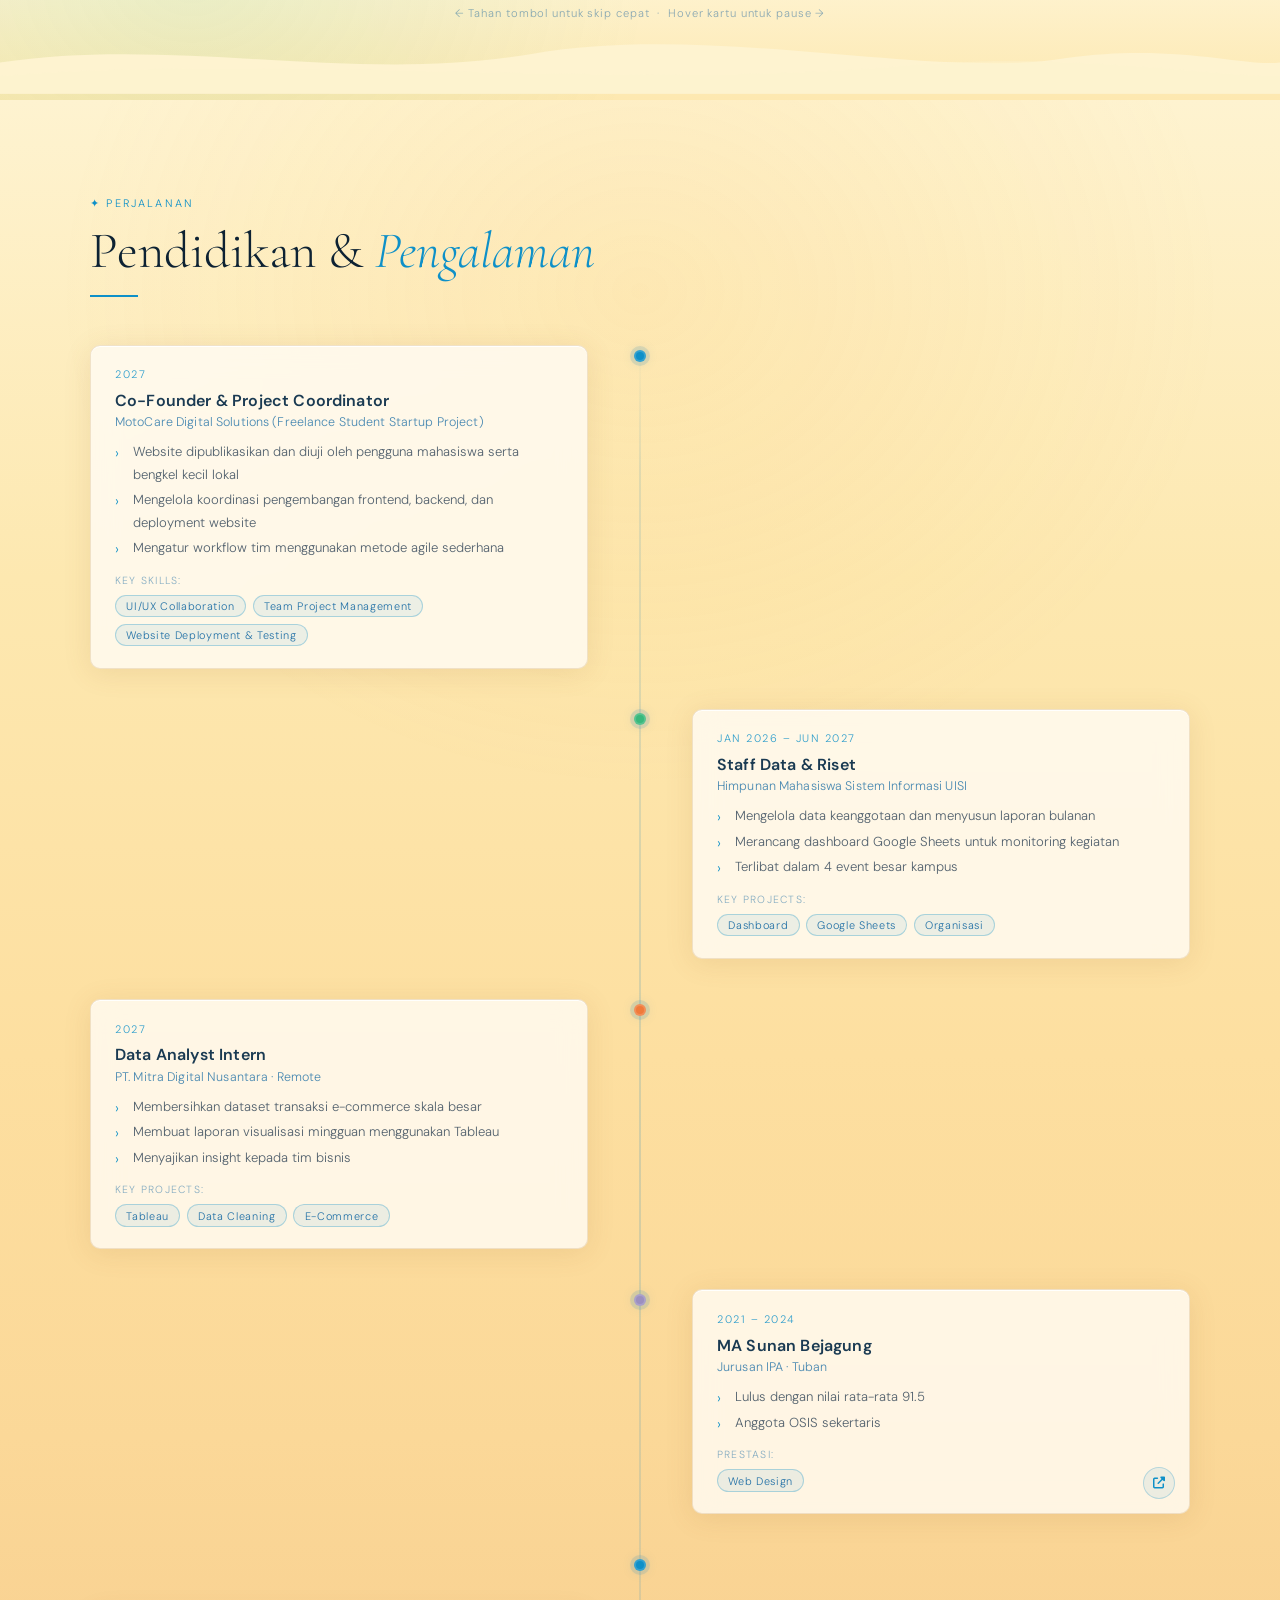
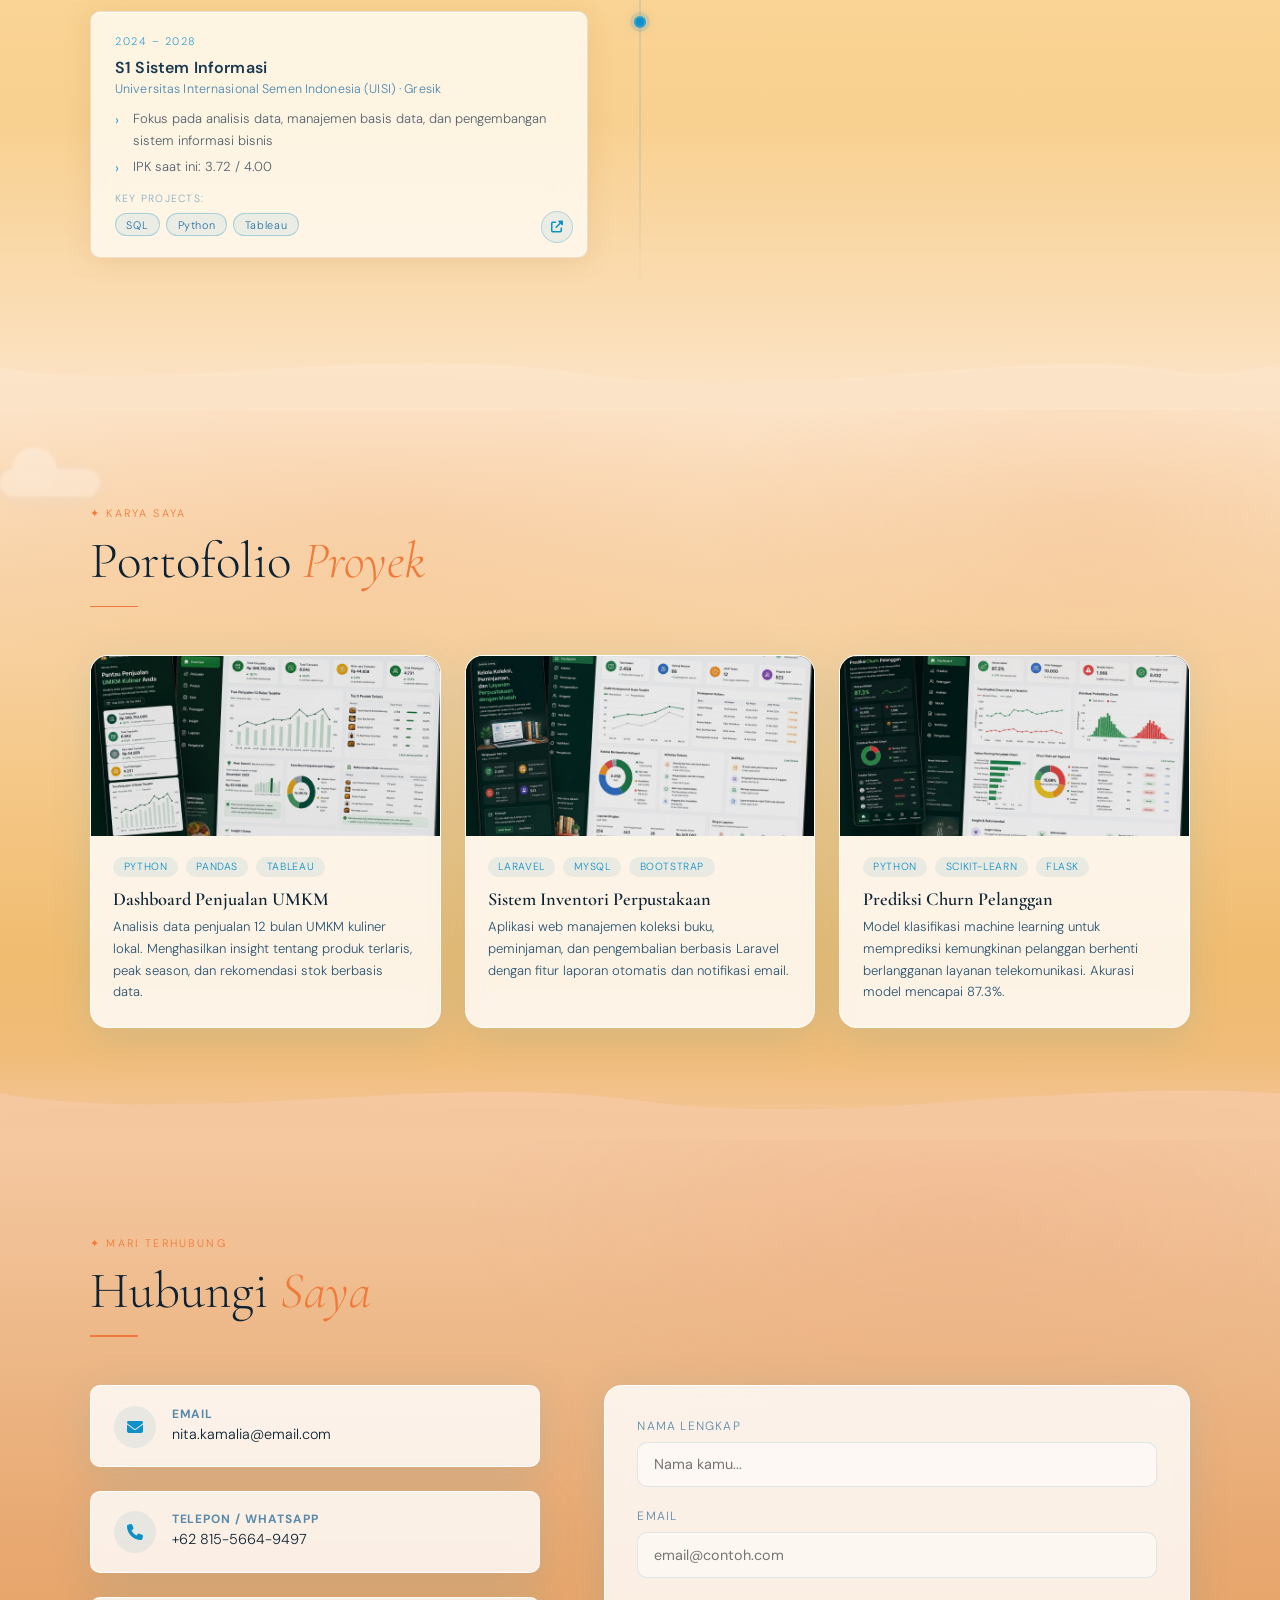
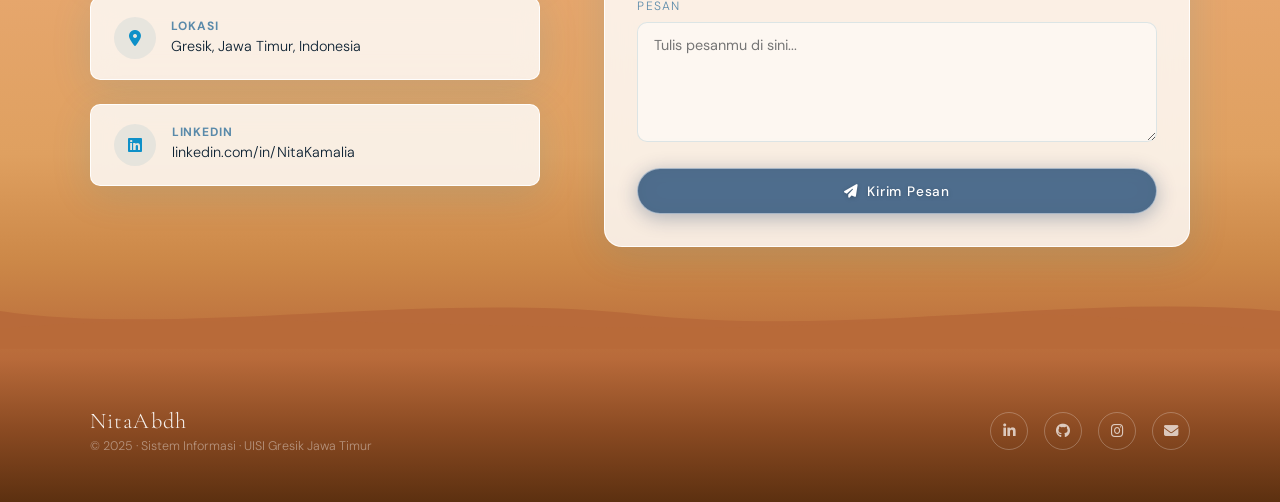
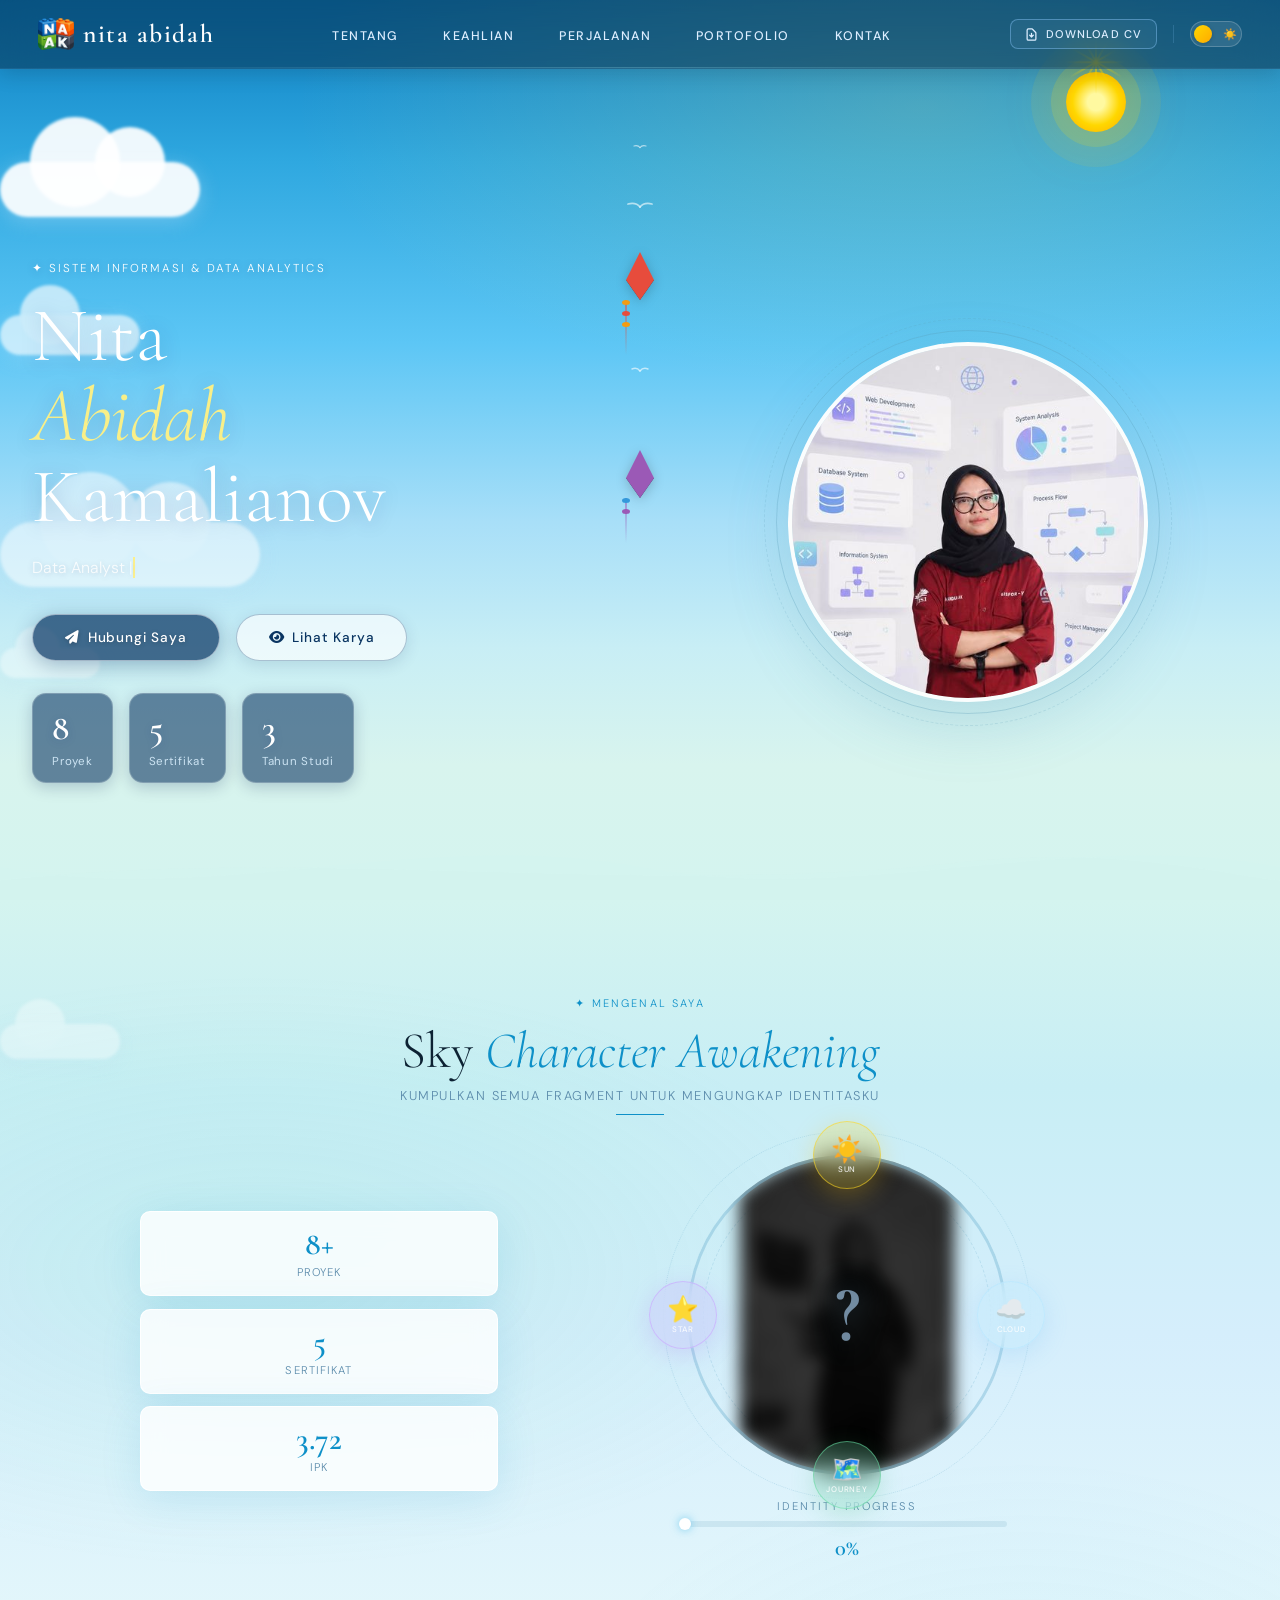
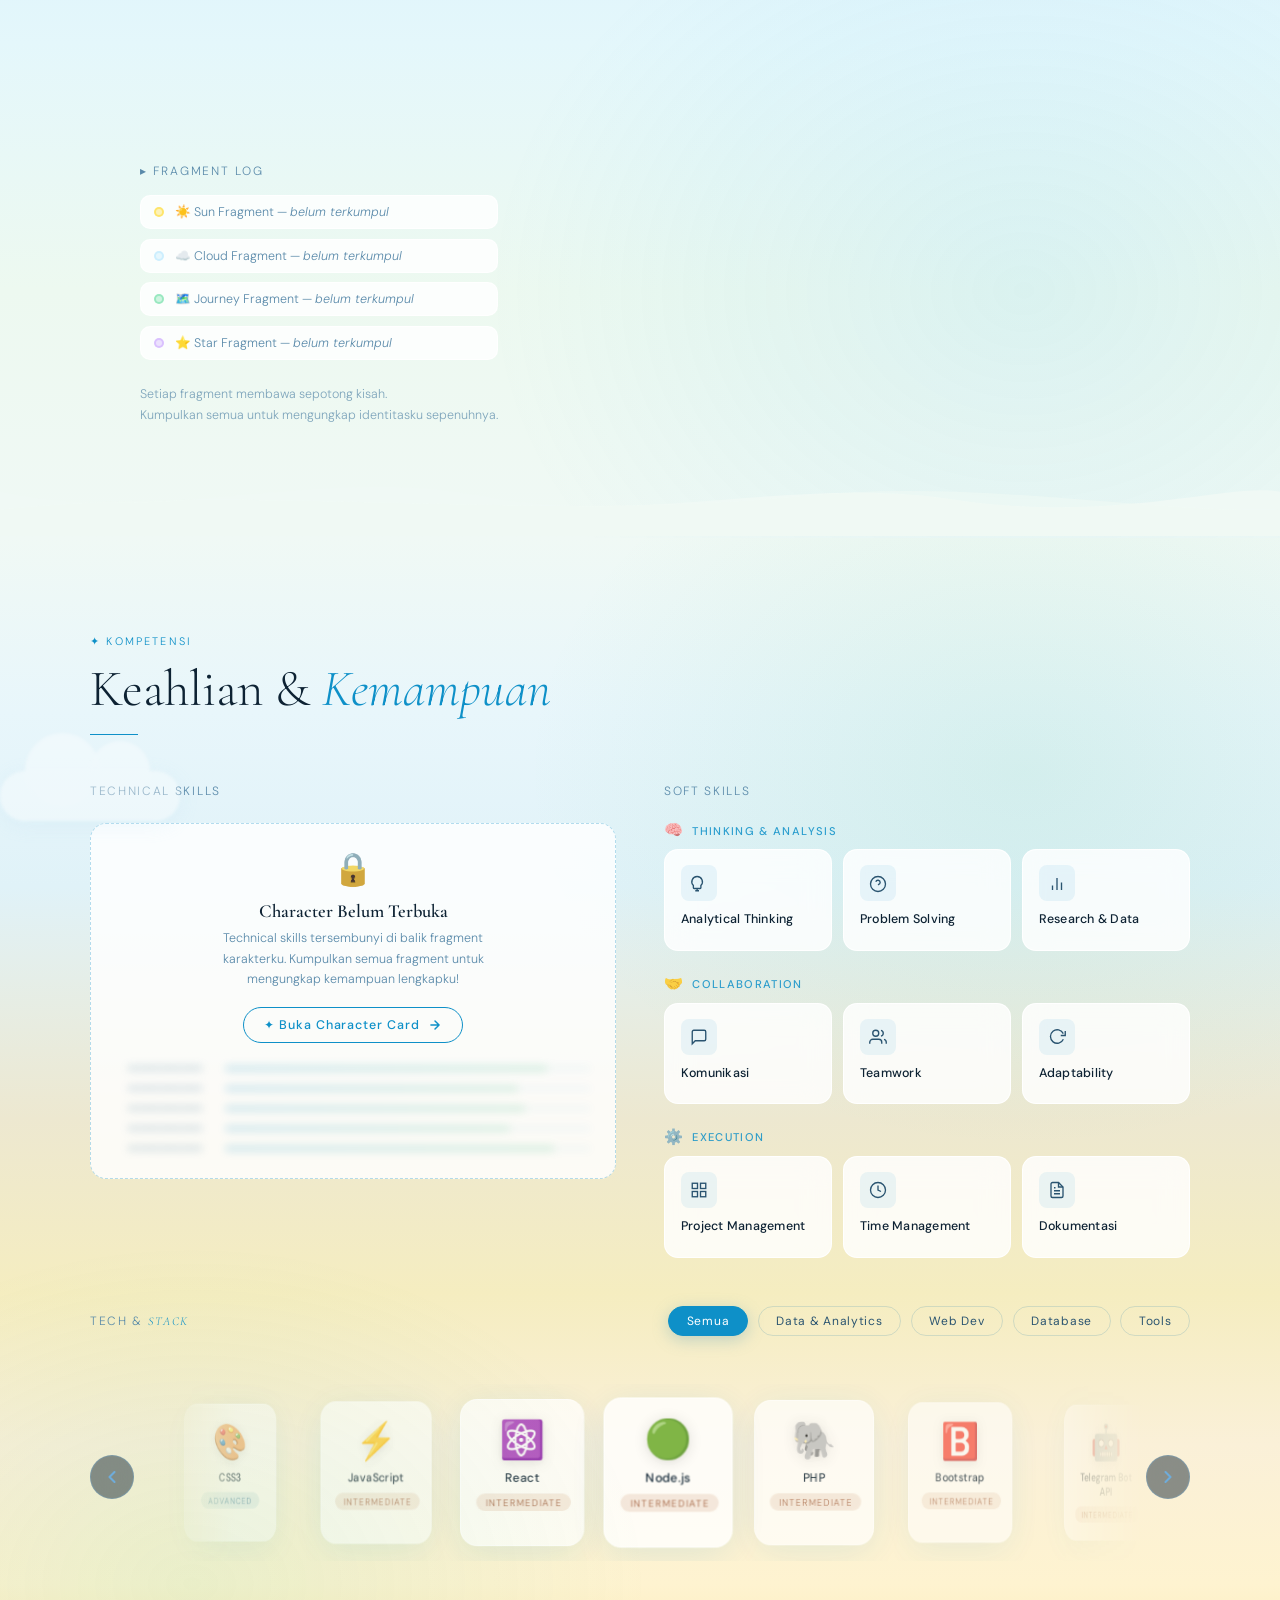
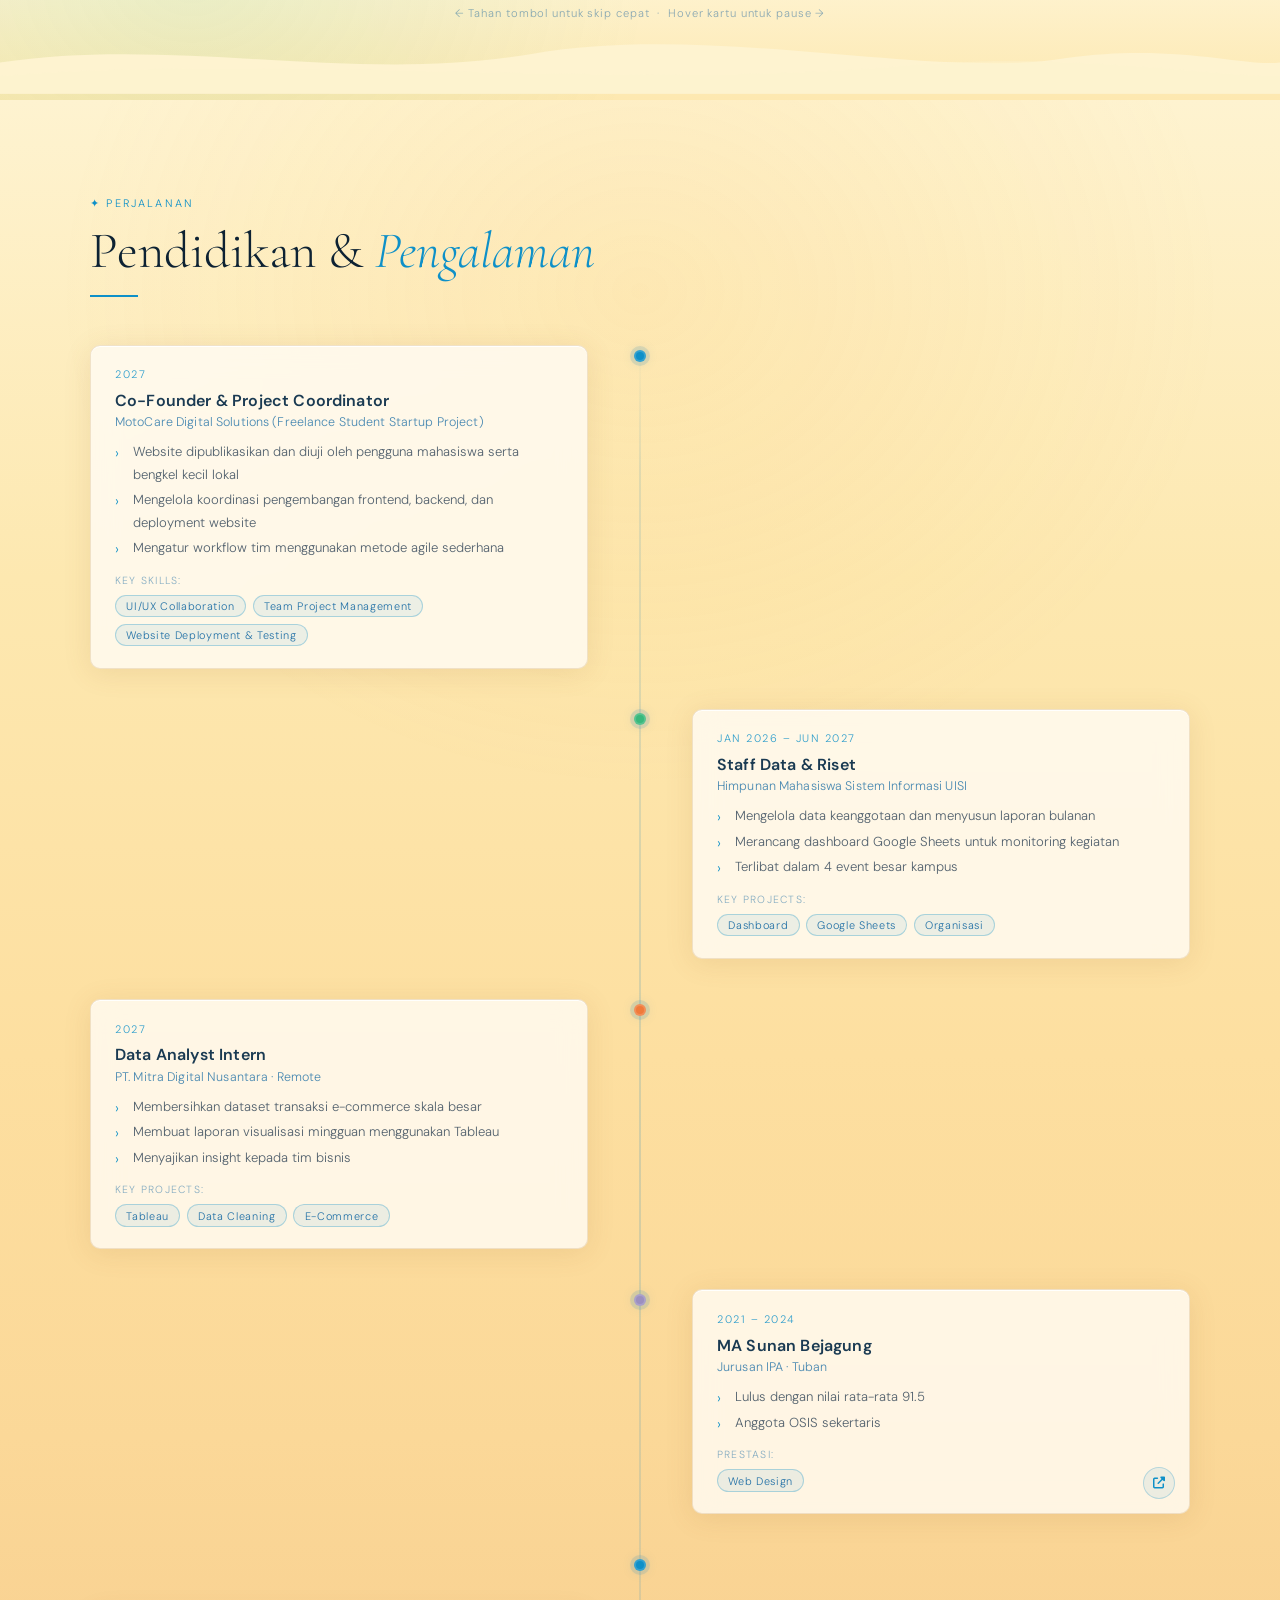
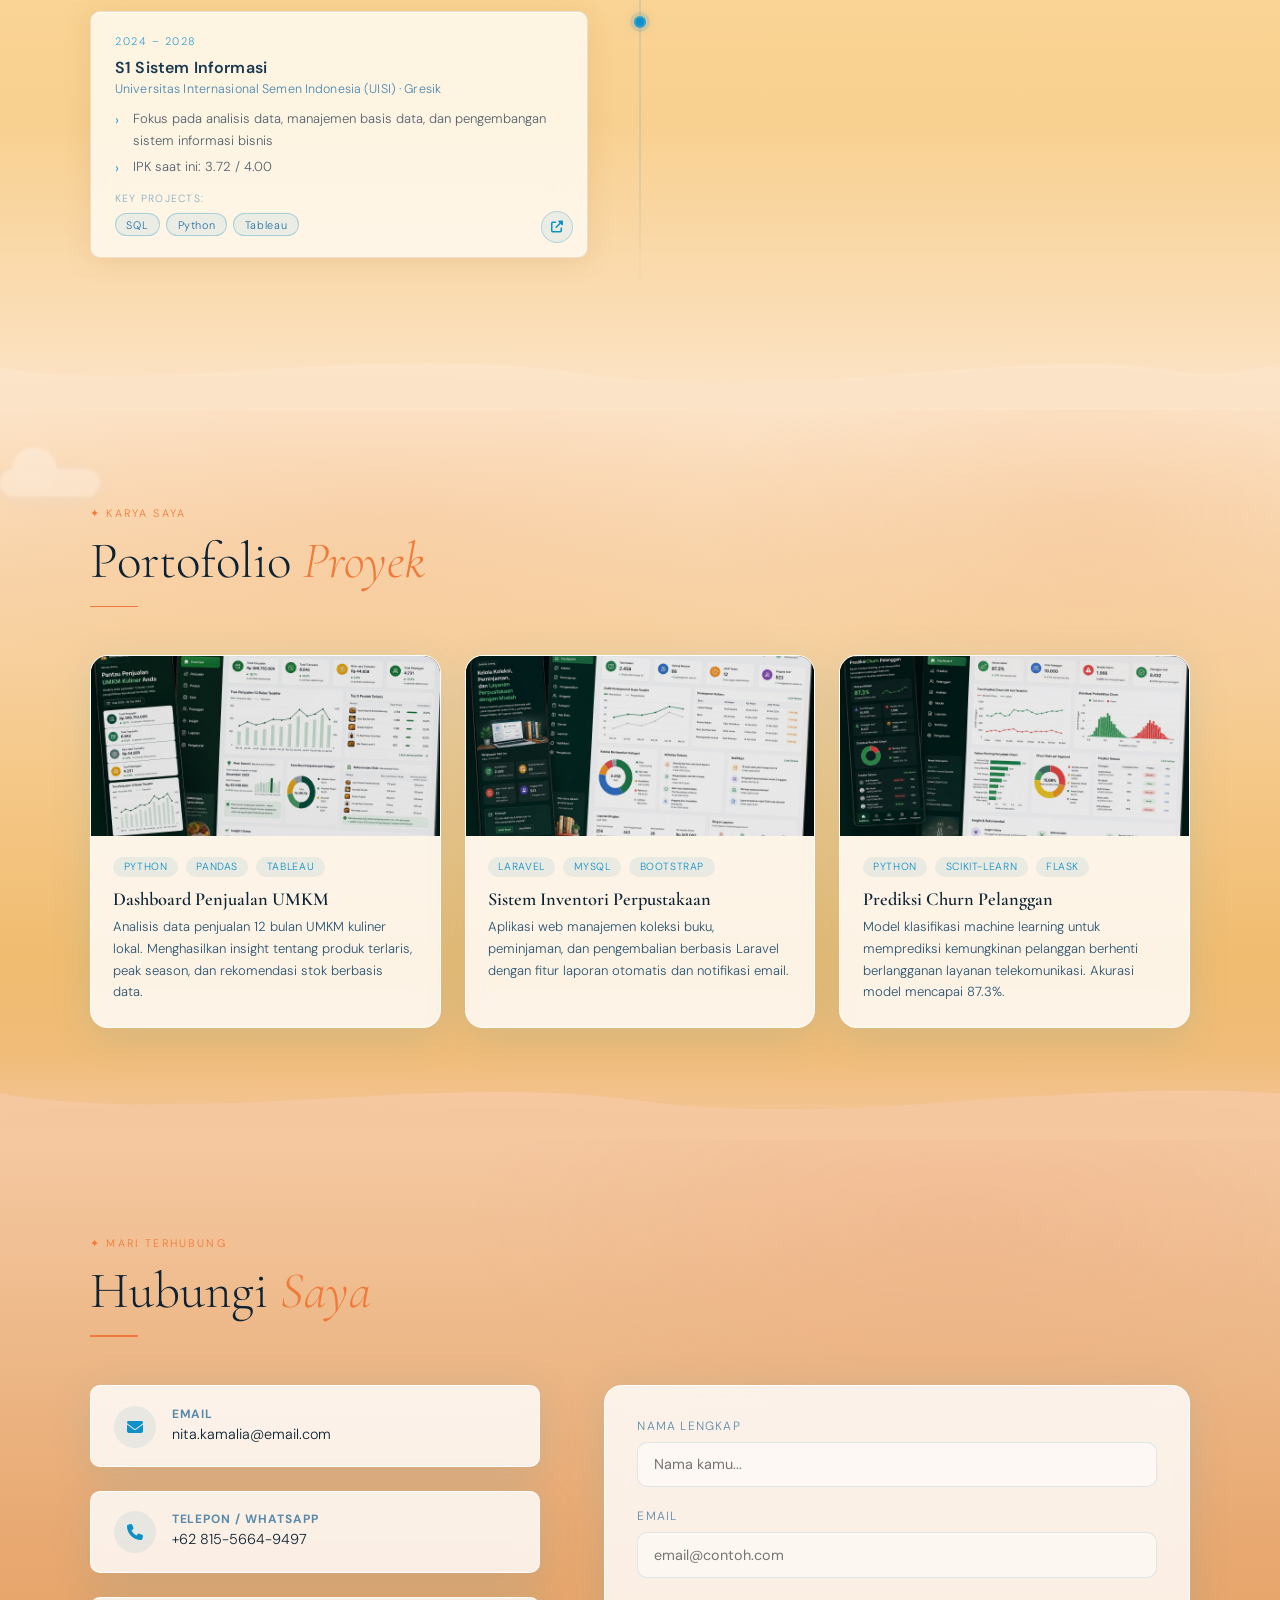
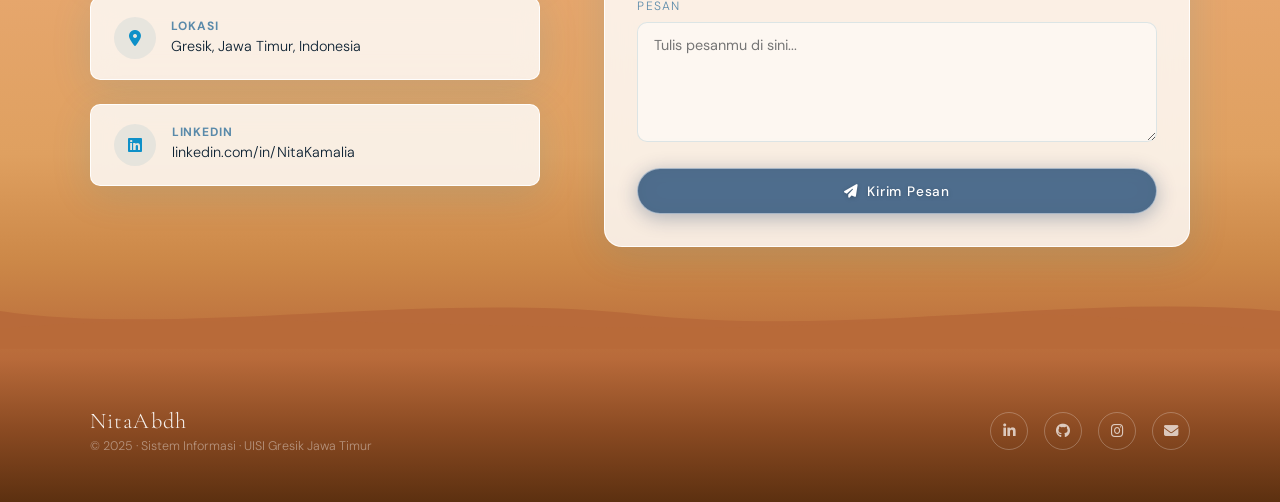
